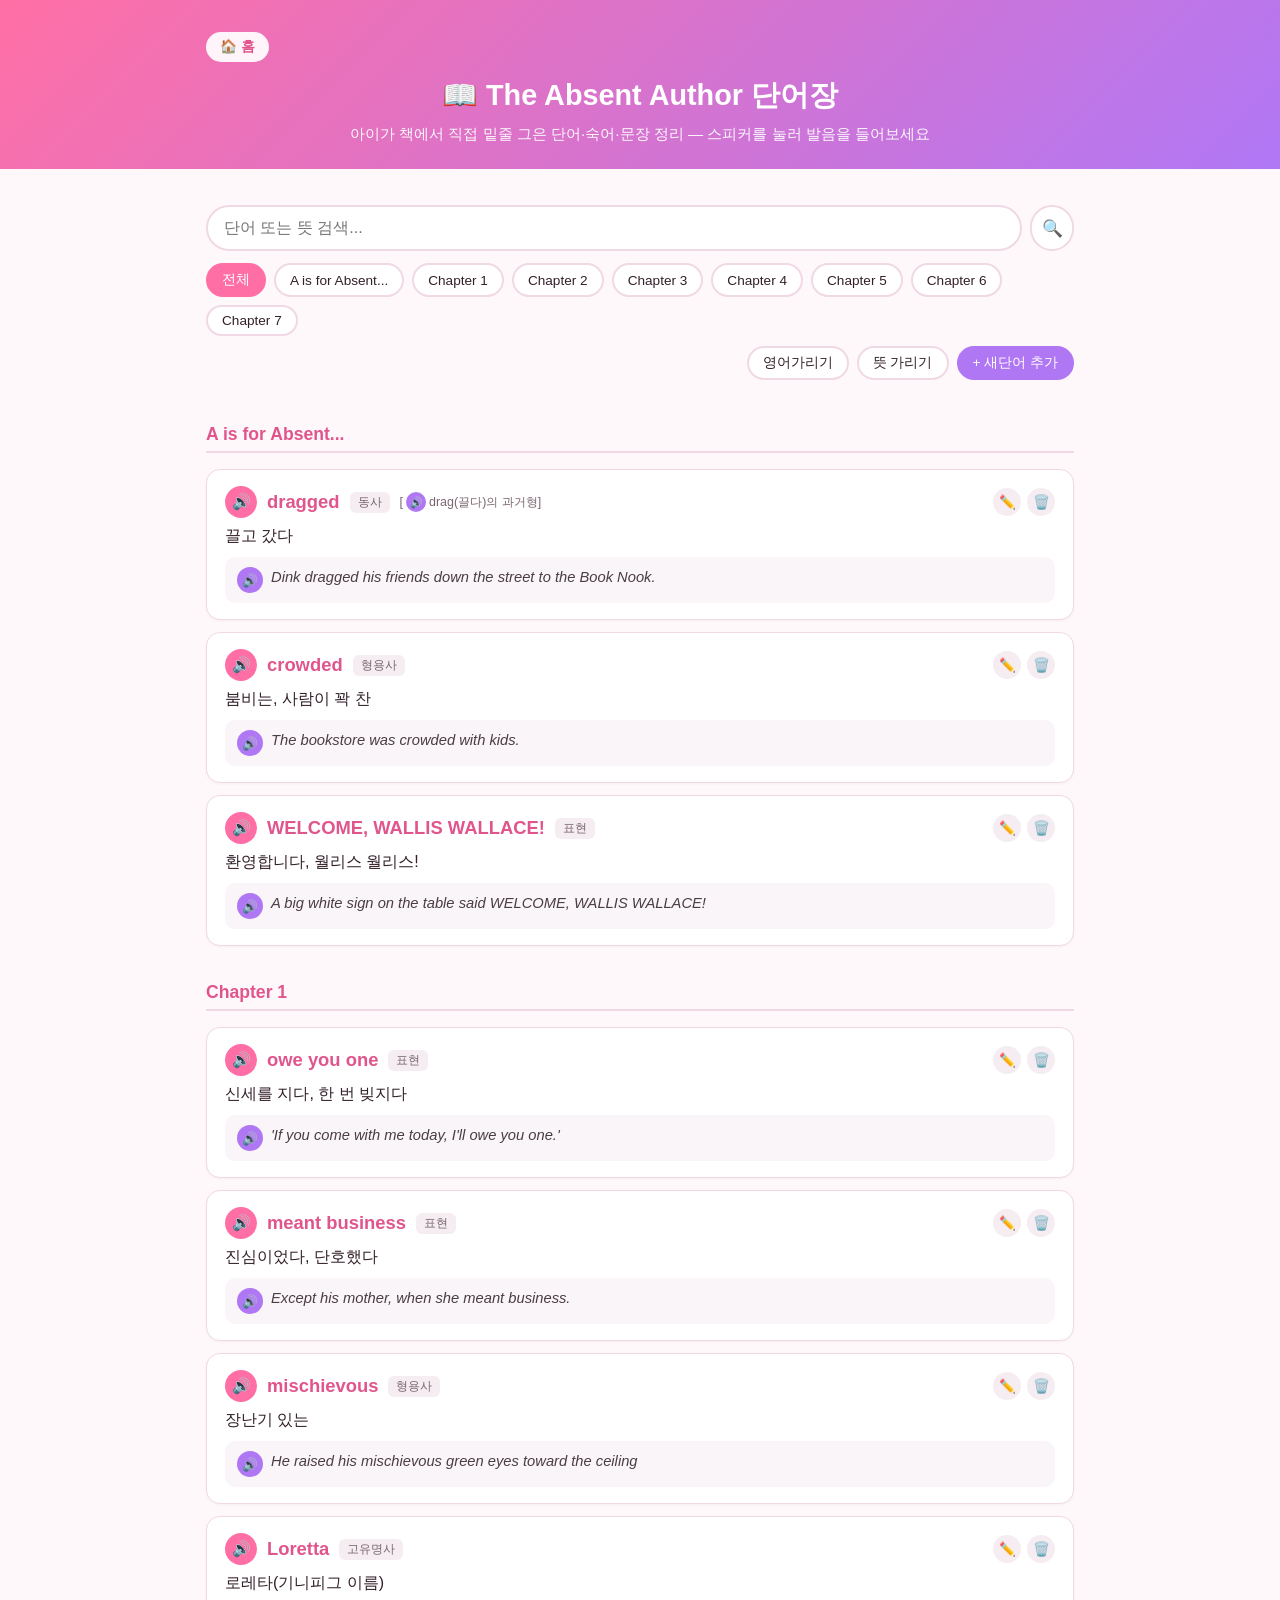
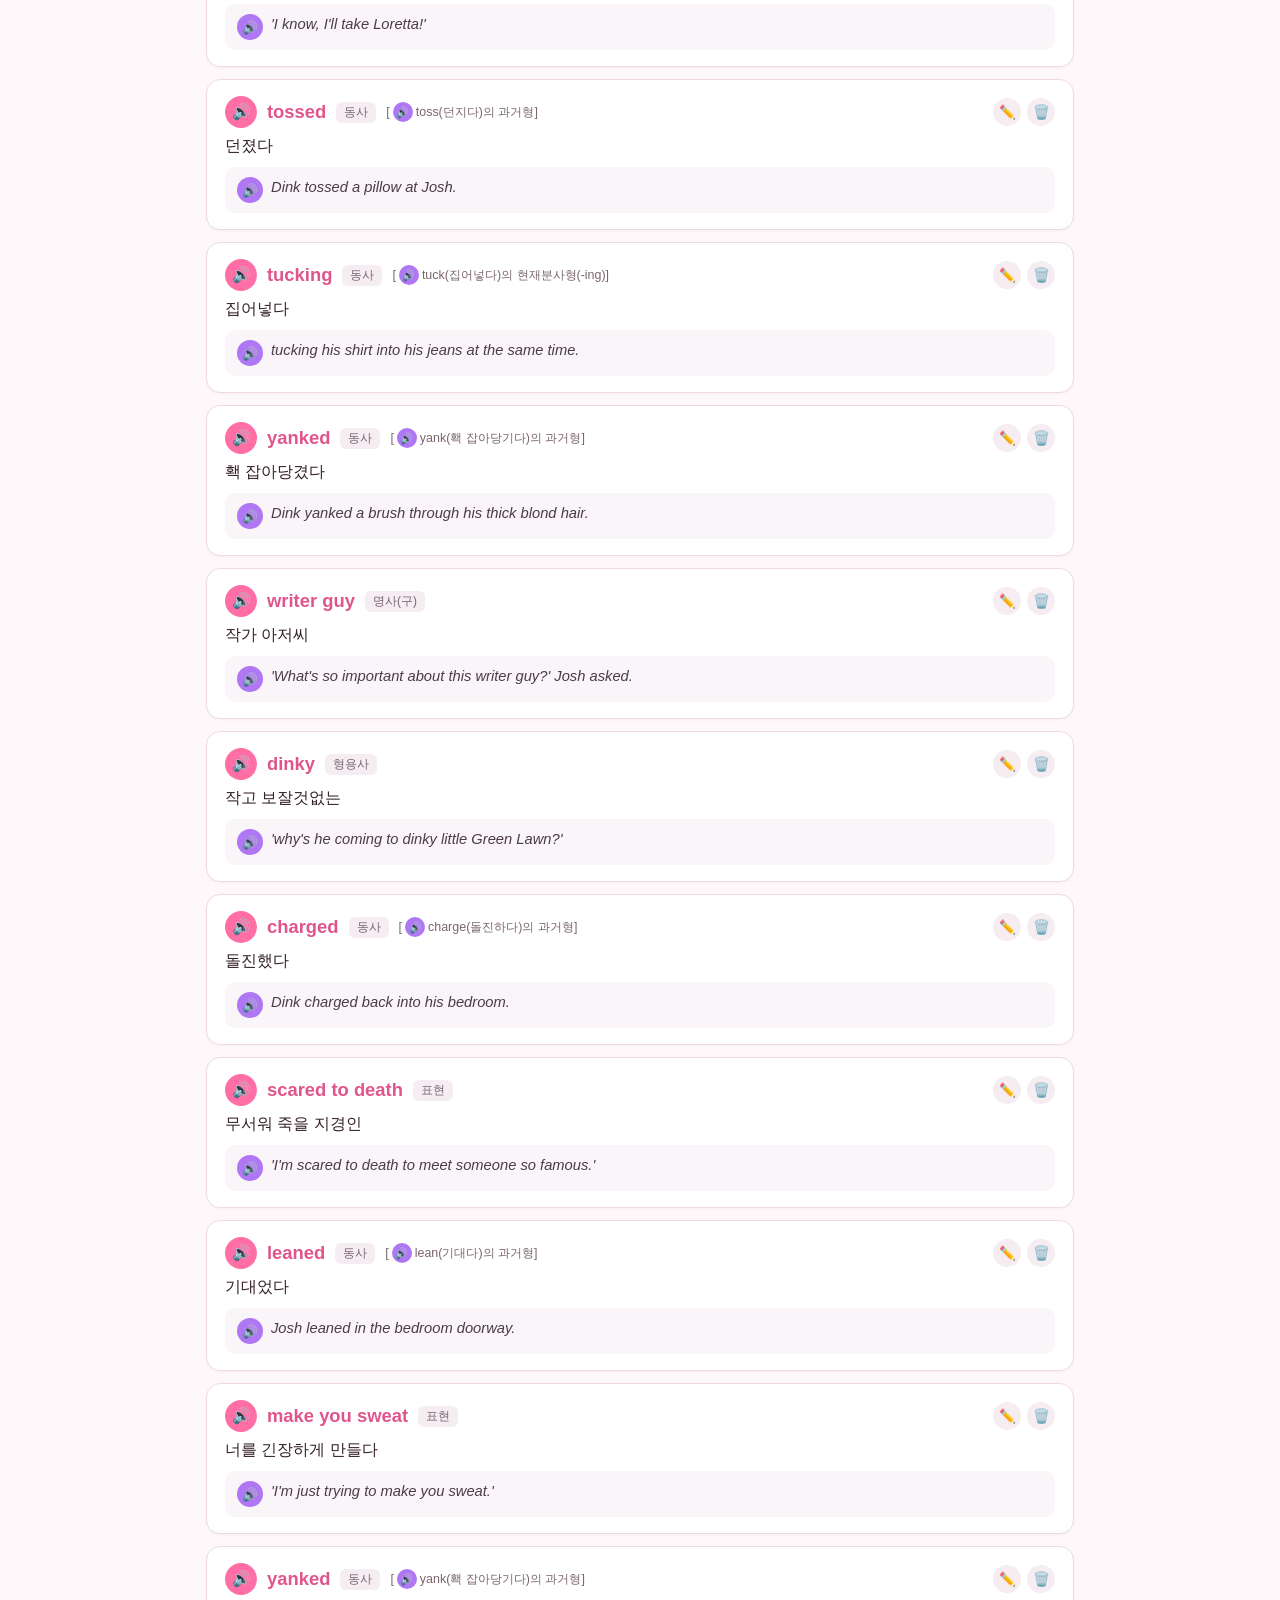
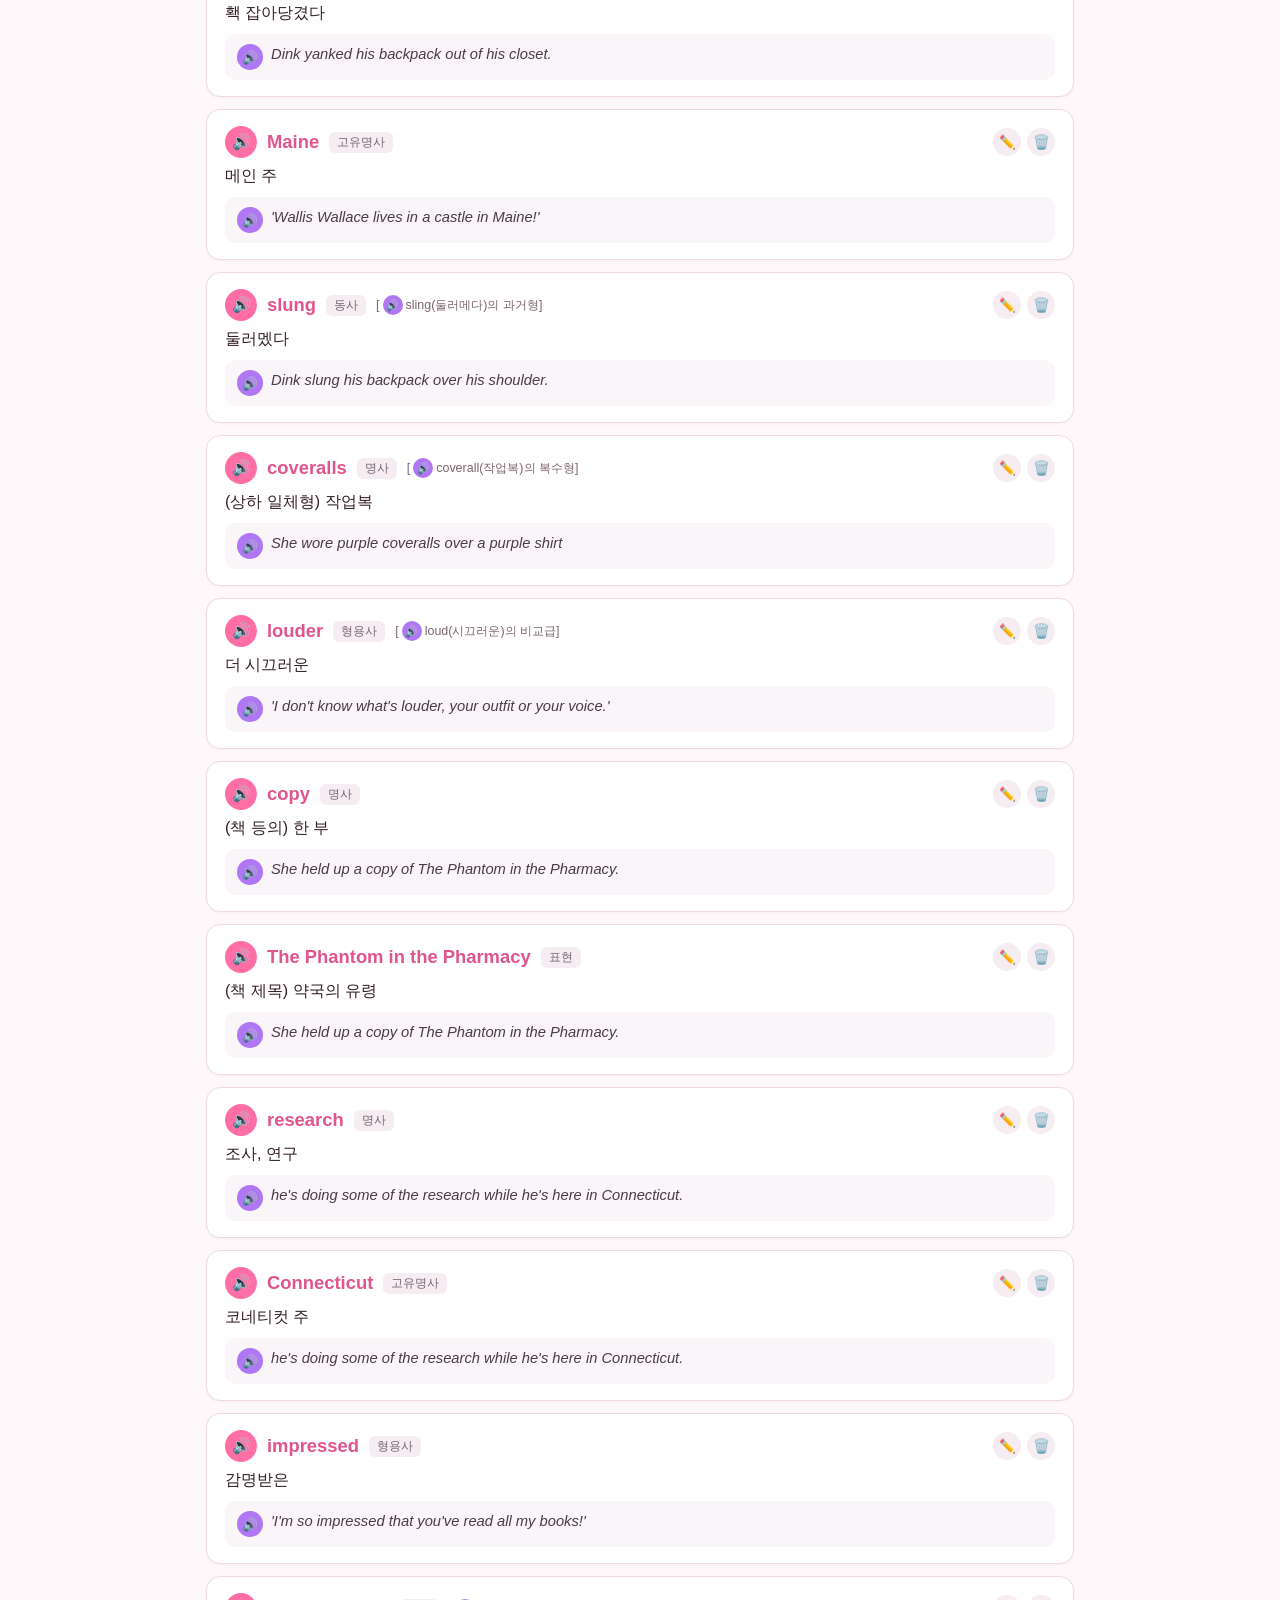
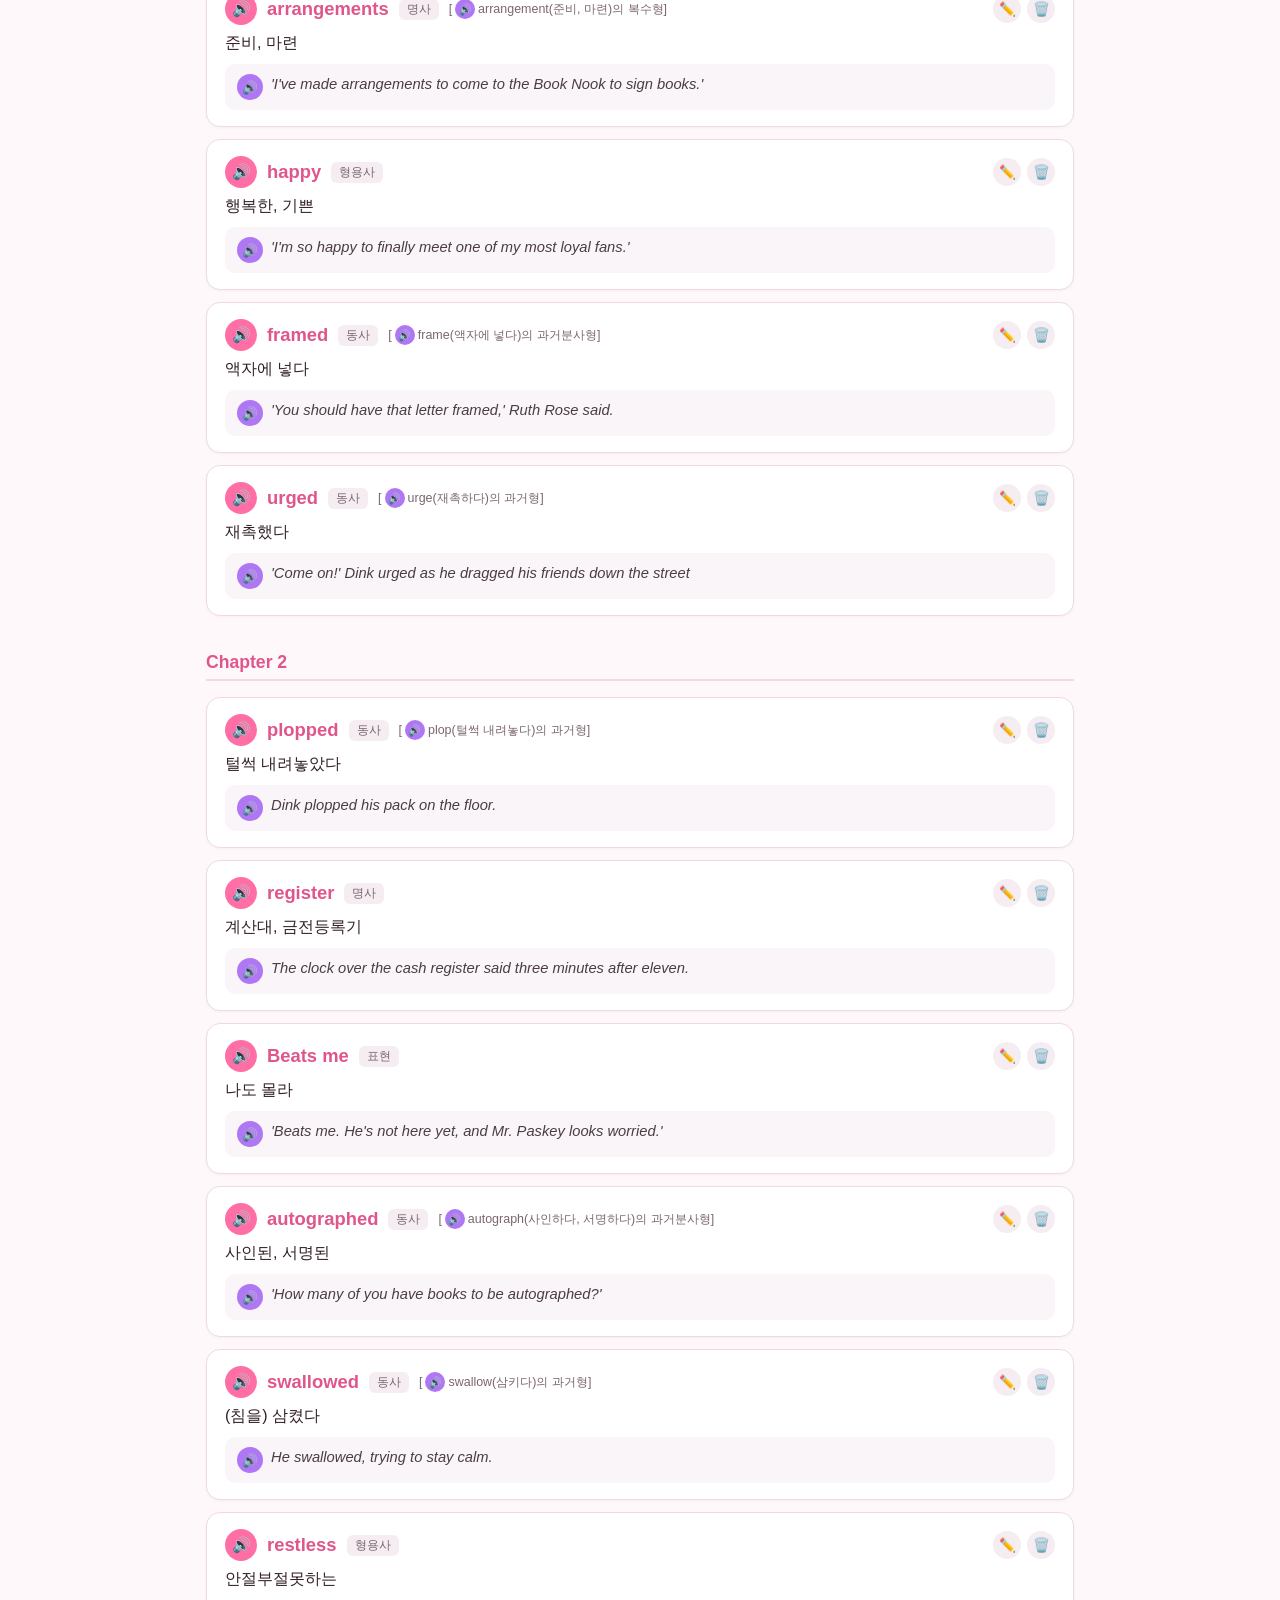
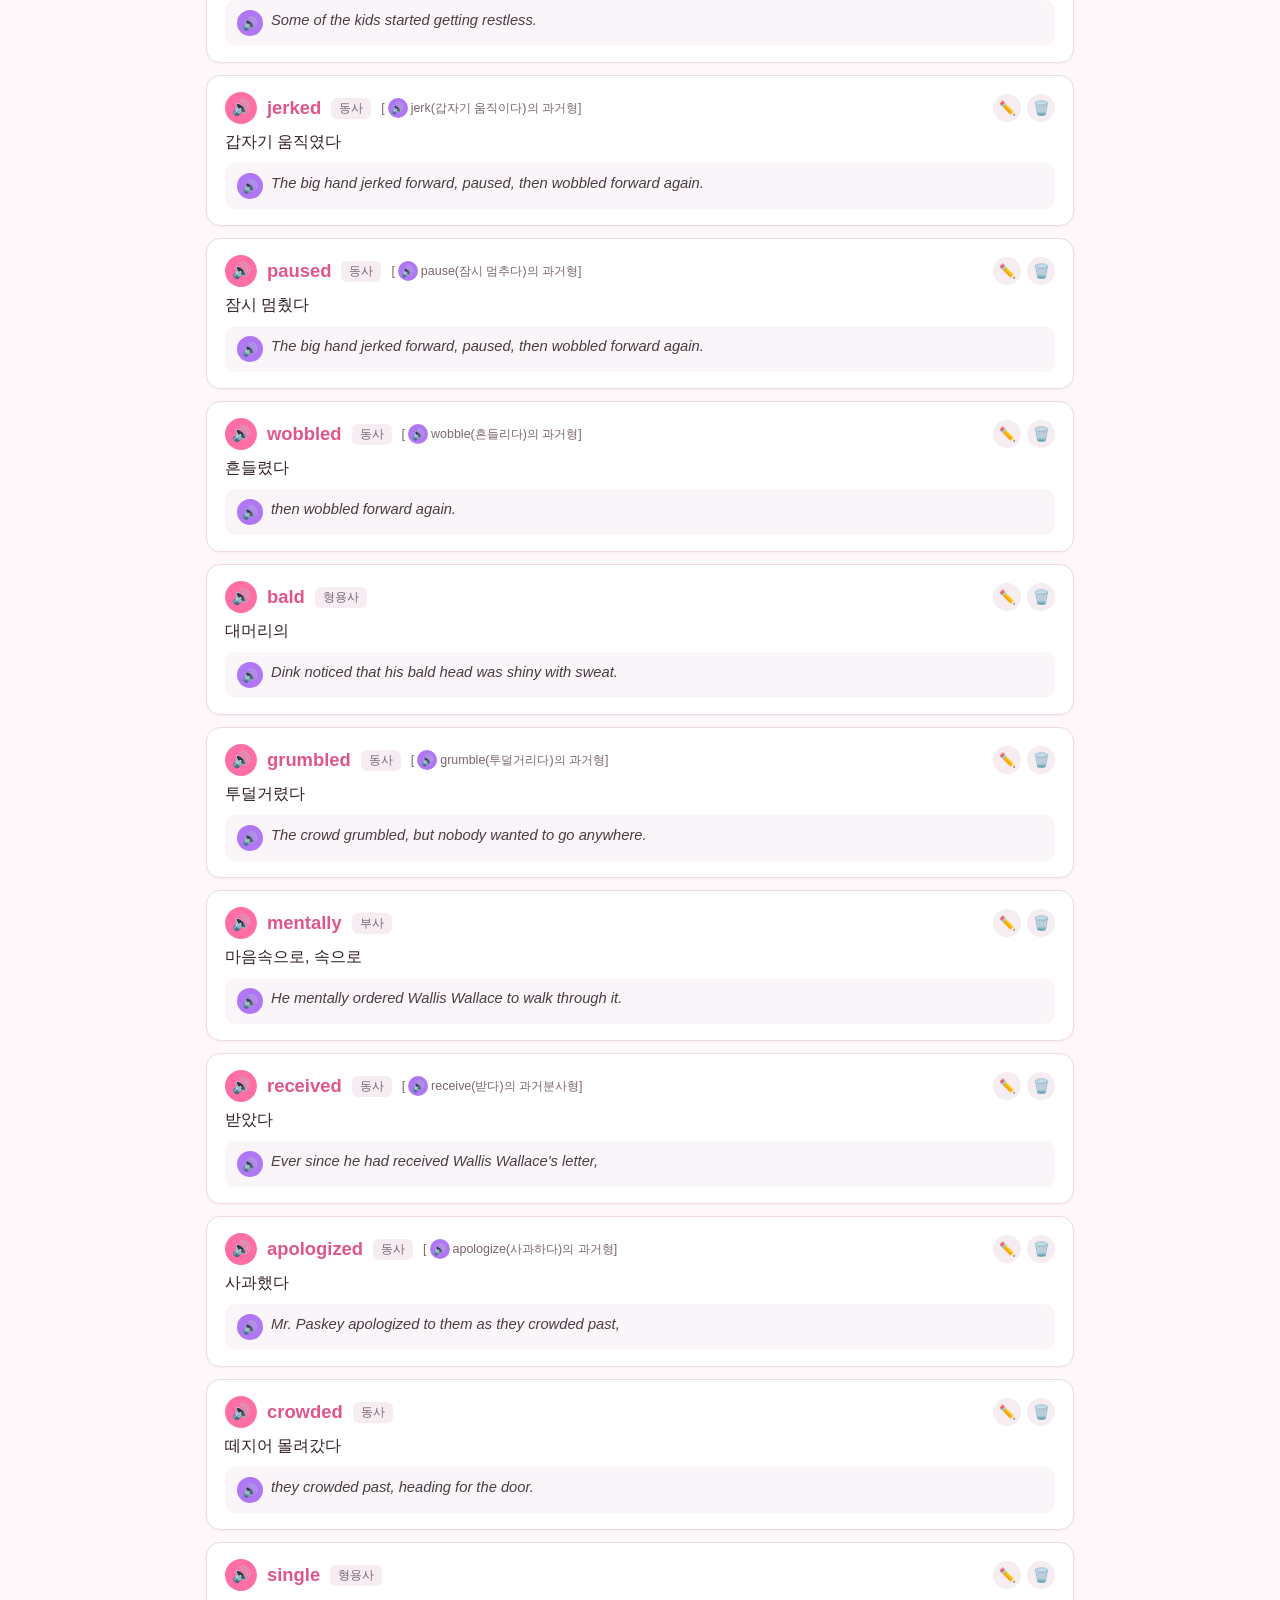
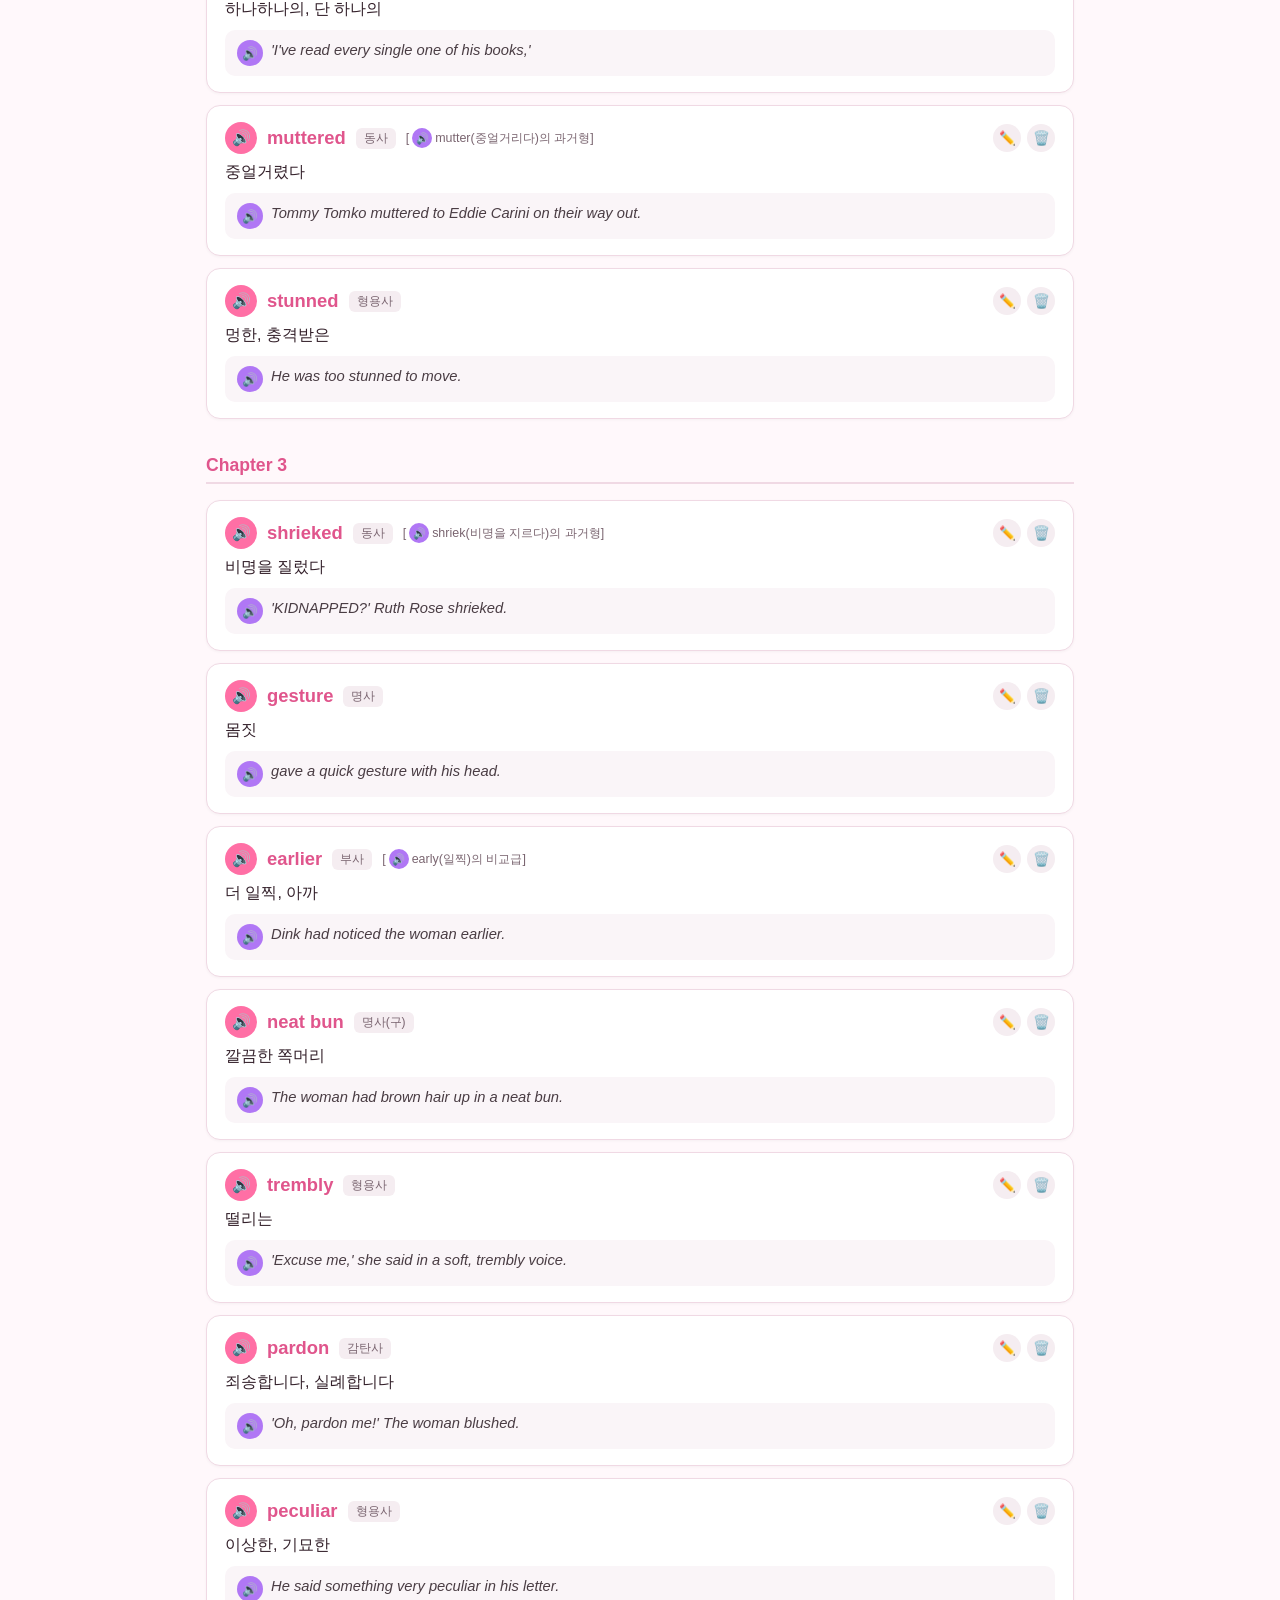
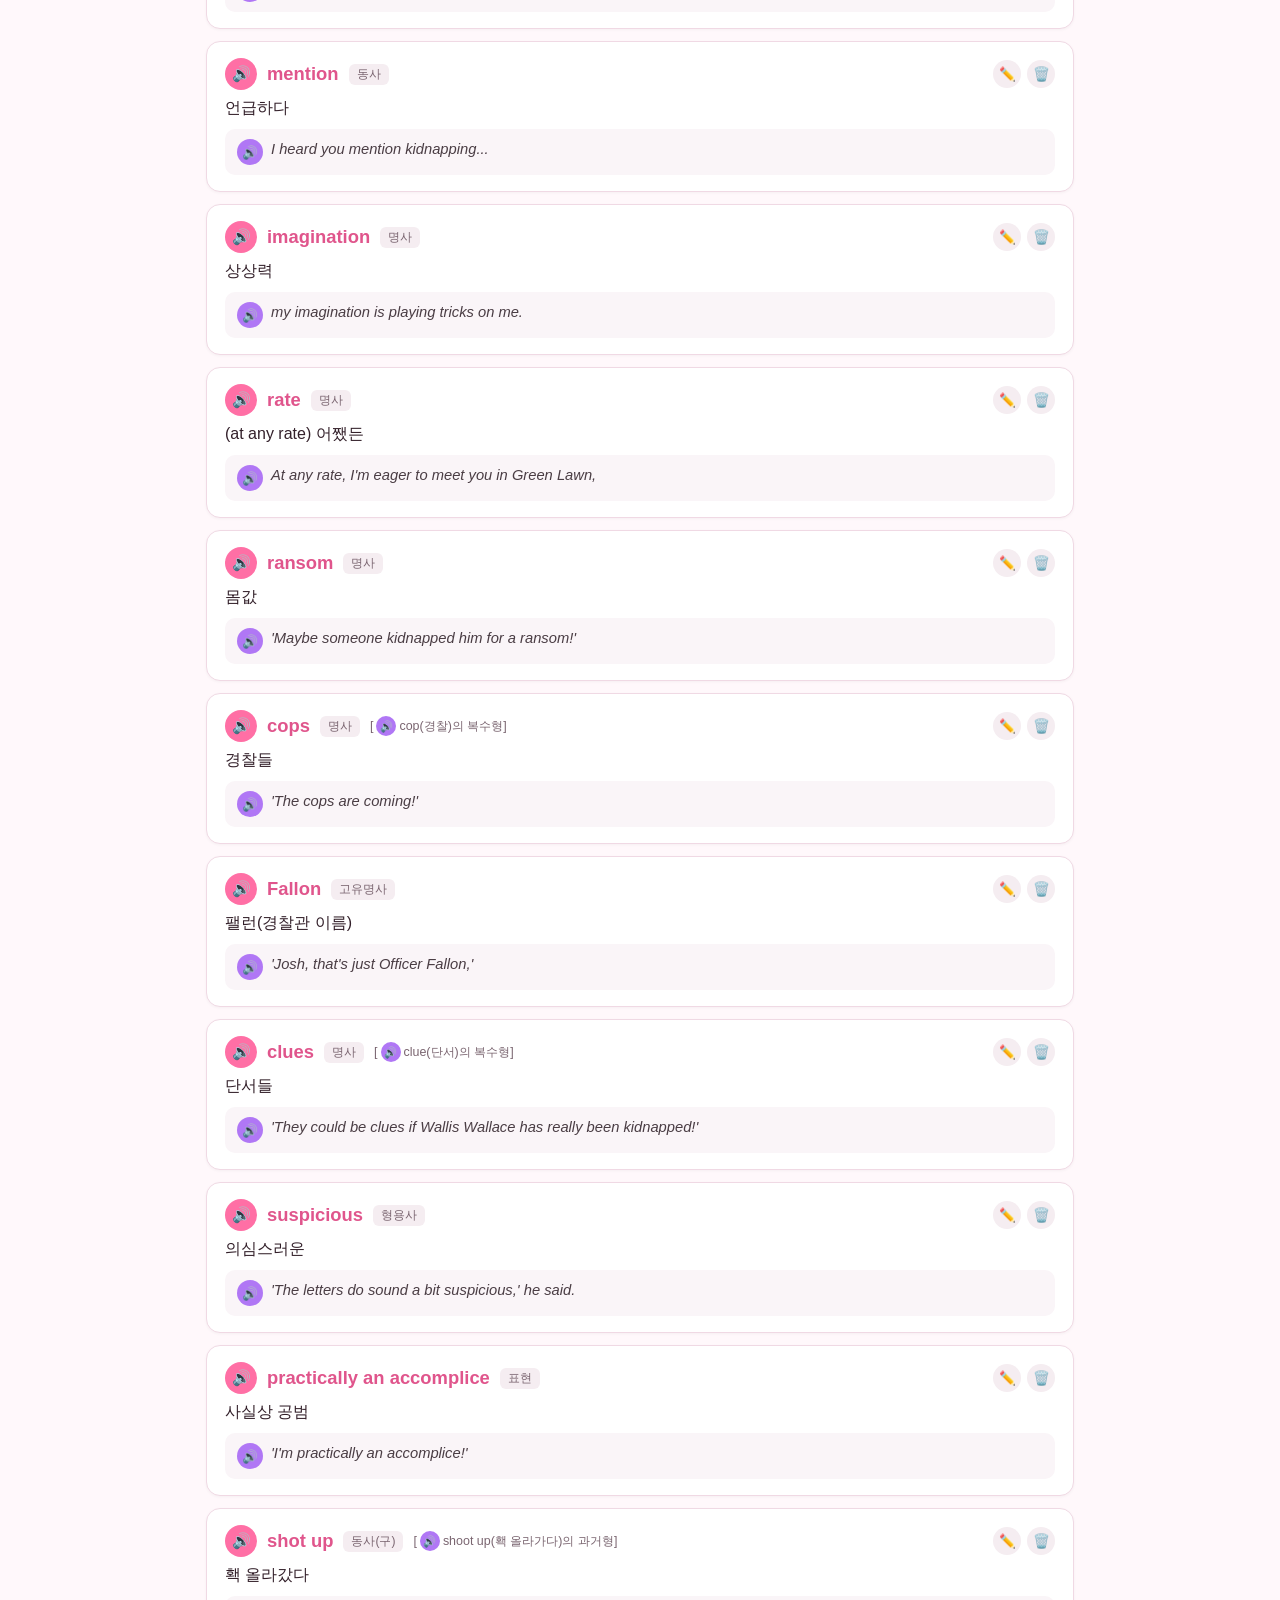
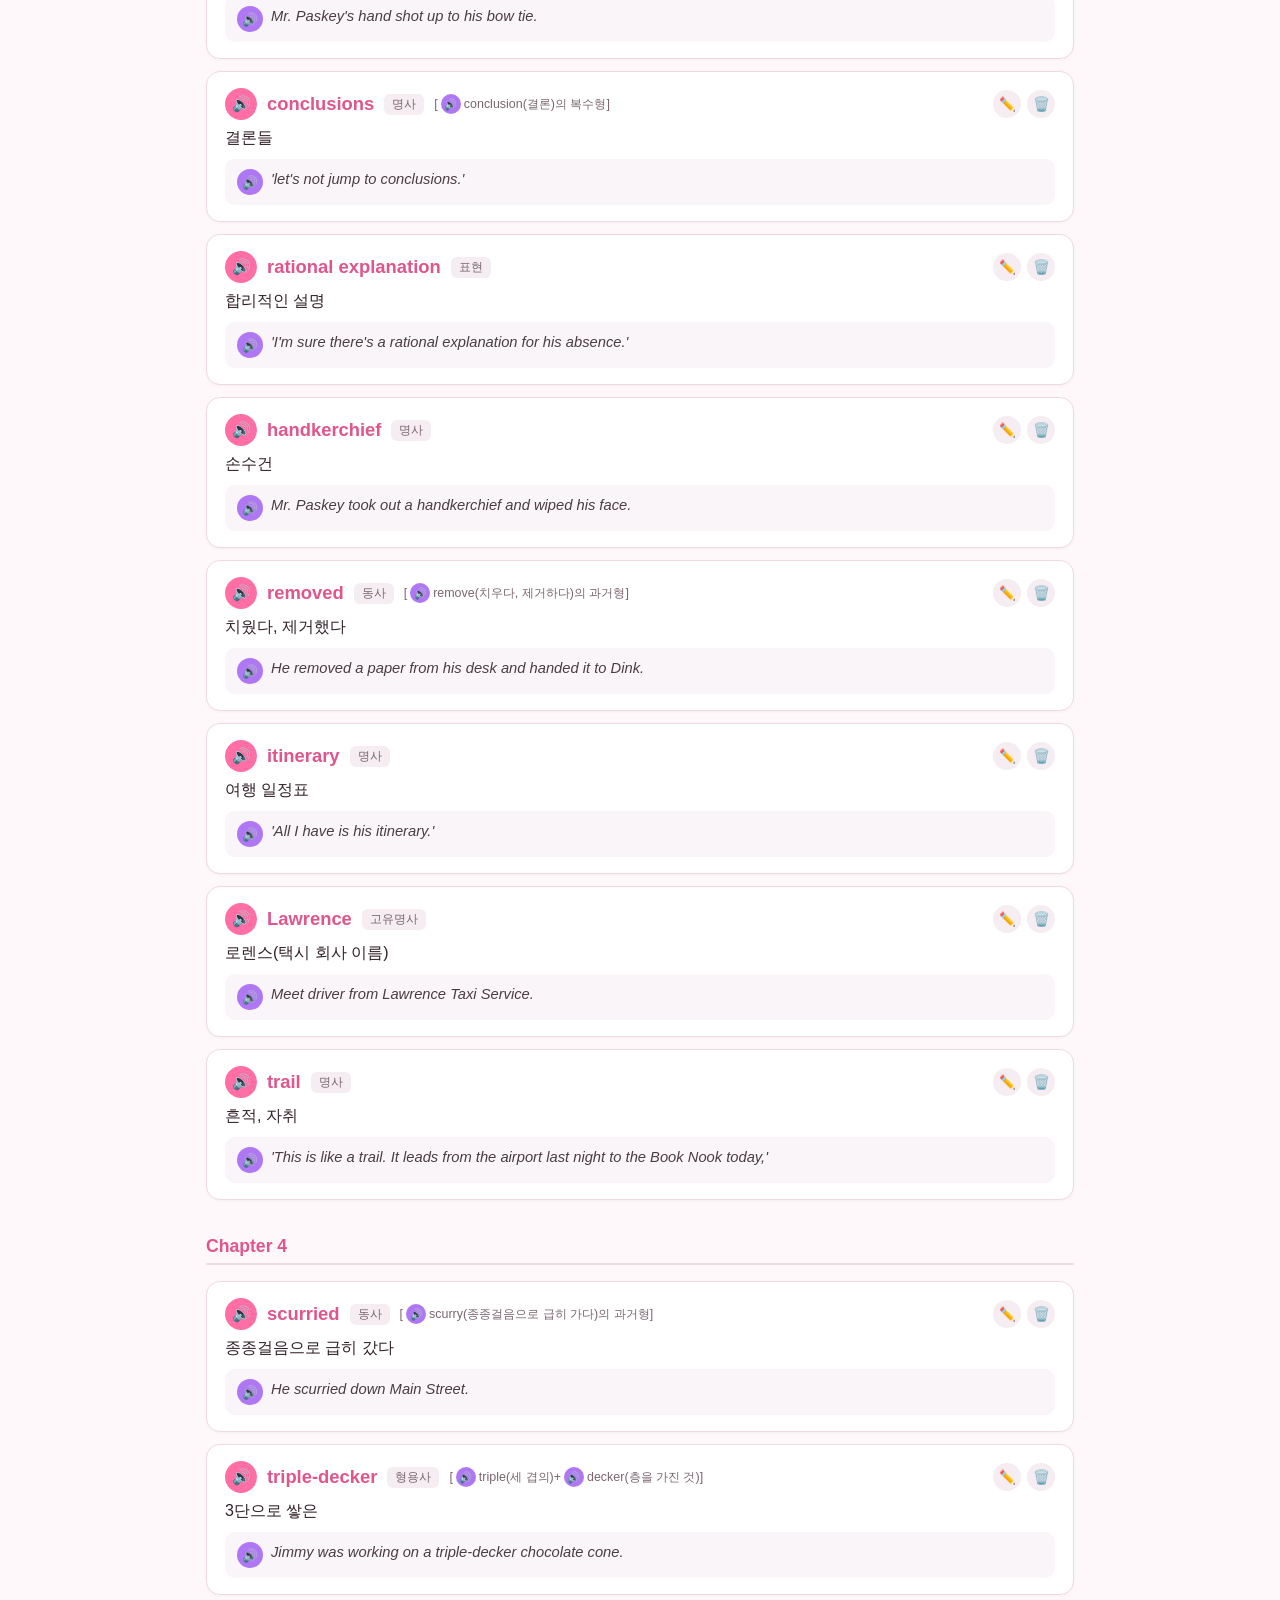
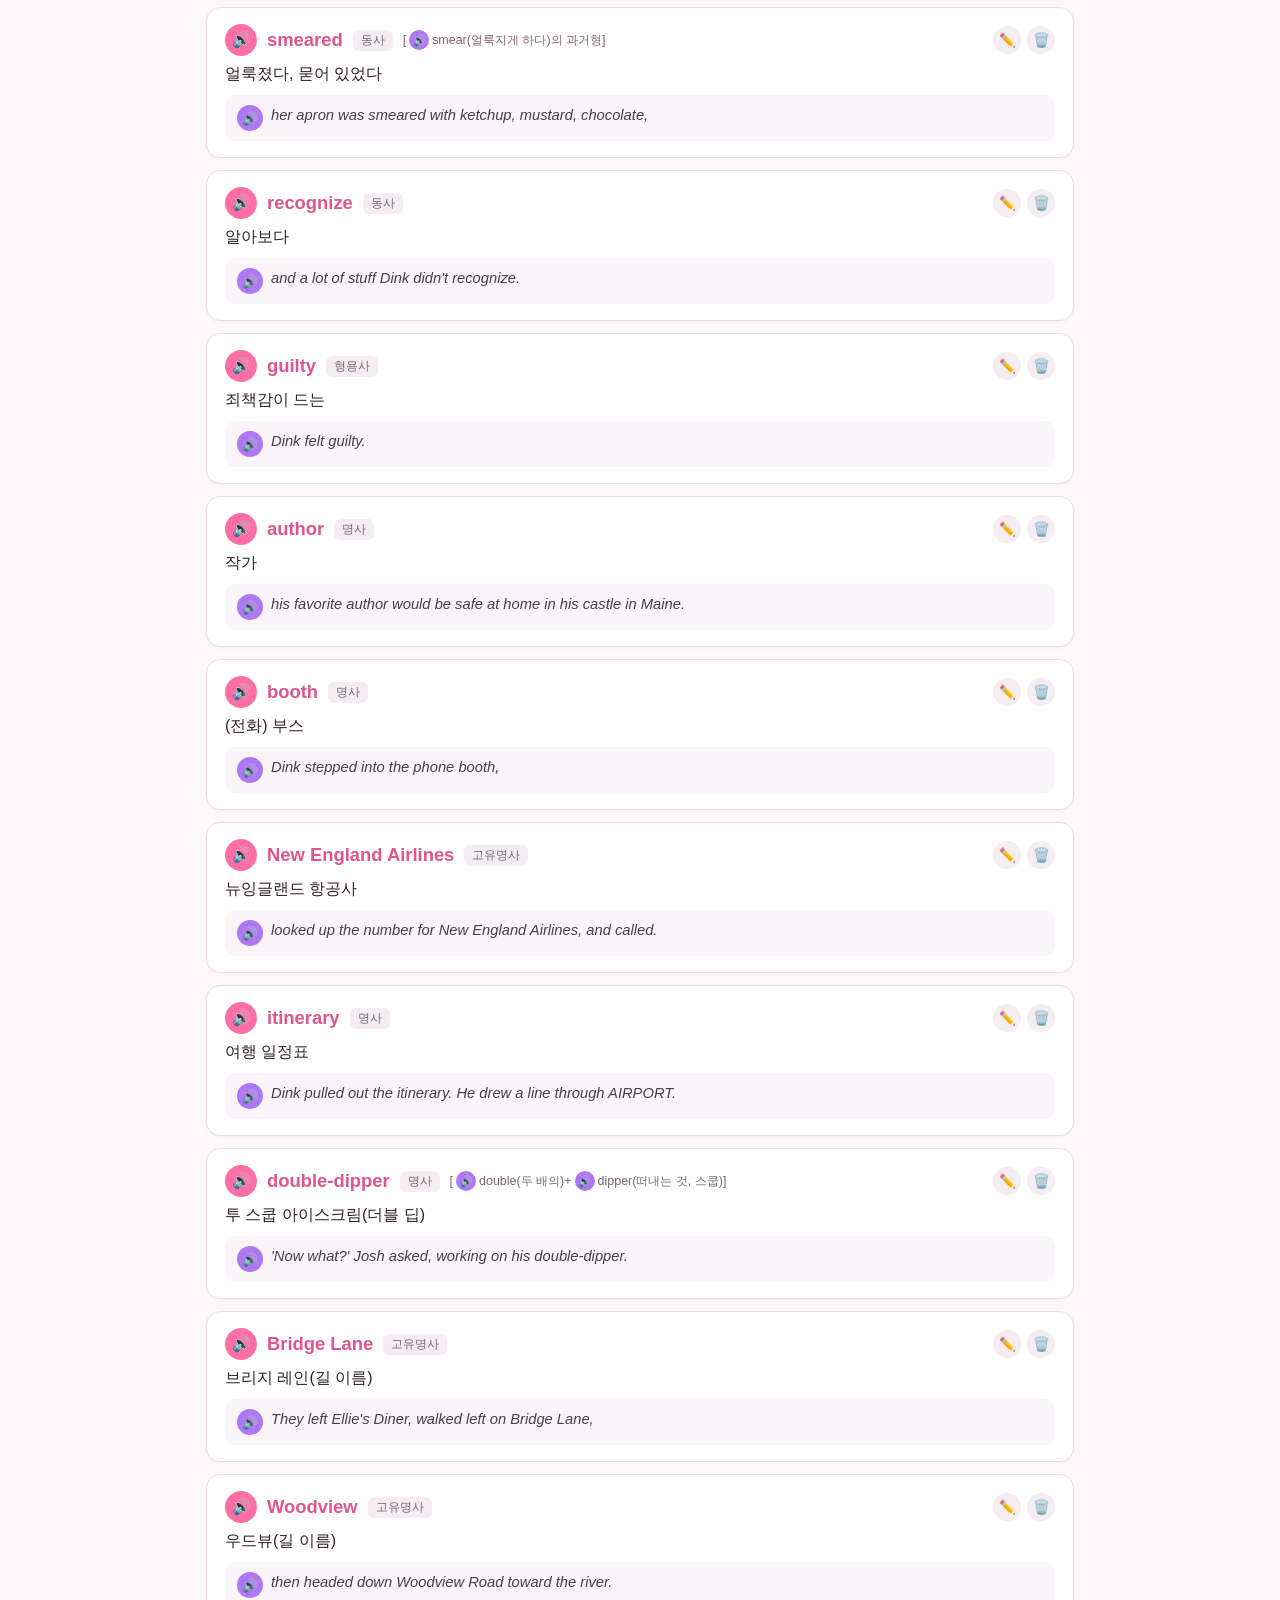
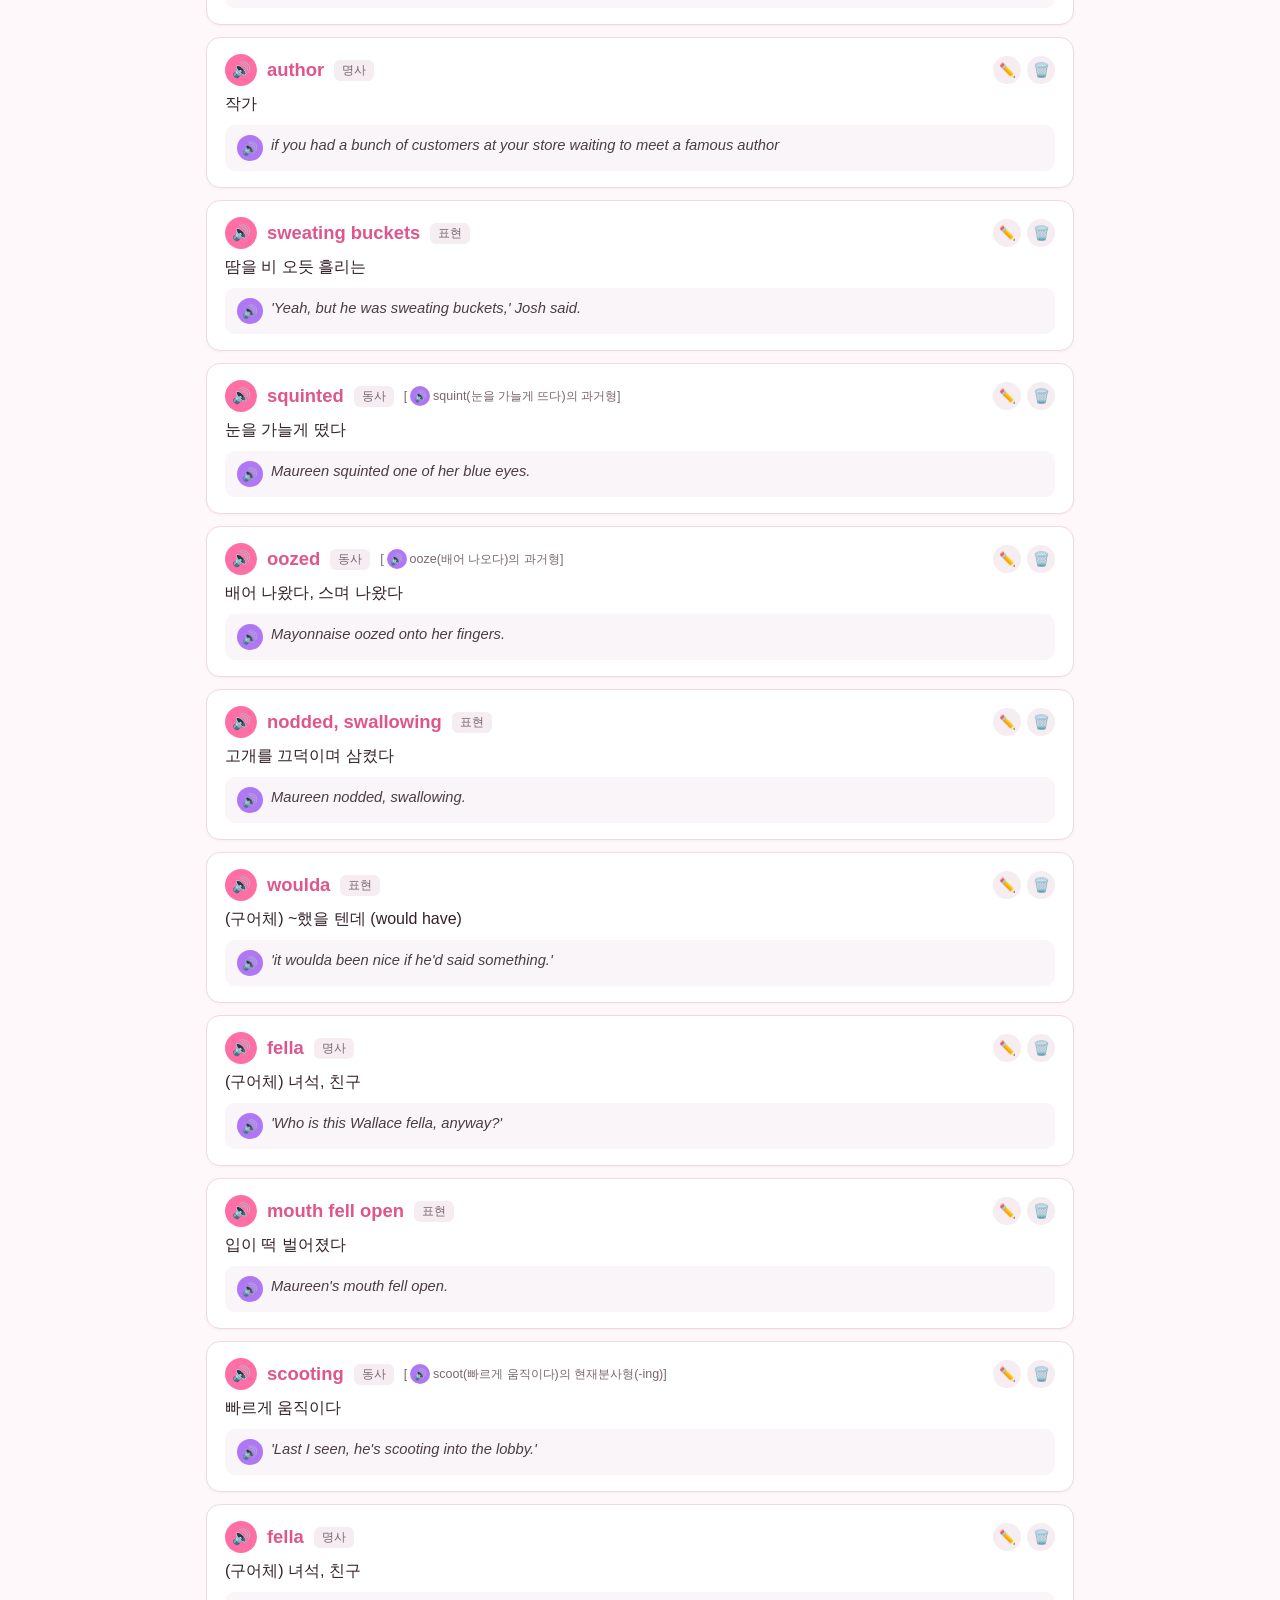
==== absent-author.html @ 73343efb "Add The Absent Author vocab (Chapter 6 cont. - Chapter 7 start) Co-Authored-By: Claude Sonnet 5 <nor" ====
<!DOCTYPE html>
<html lang="ko">
<head>
<meta charset="UTF-8">
<meta name="viewport" content="width=device-width, initial-scale=1.0">
<title>The Absent Author 단어장</title>
<link rel="stylesheet" href="style.css?v=15">
</head>
<body>
  <header class="site-header">
    <div class="header-inner">
      <a href="index.html" class="home-btn" aria-label="홈으로 가기">🏠 홈</a>
      <h1>📖 The Absent Author 단어장</h1>
      <p class="subtitle">아이가 책에서 직접 밑줄 그은 단어·숙어·문장 정리 — 스피커를 눌러 발음을 들어보세요</p>
    </div>
  </header>

  <main>
    <div class="controls">
      <div class="search-row">
        <input id="search" type="search" enterkeyhint="search" placeholder="단어 또는 뜻 검색..." aria-label="단어 검색">
        <button type="button" id="search-btn" class="search-icon-btn" aria-label="검색">🔍</button>
      </div>
      <div id="chapter-tabs" class="chapter-tabs"></div>
      <div class="mask-buttons">
        <button id="toggle-english" class="mask-btn" type="button">영어가리기</button>
        <button id="toggle-meaning" class="mask-btn" type="button">뜻 가리기</button>
        <button id="add-word-btn" class="mask-btn add-btn" type="button">+ 새단어 추가</button>
      </div>
    </div>

    <p id="voice-warning" class="voice-warning" hidden>
      ⚠️ 이 브라우저는 음성 재생(Web Speech API)을 지원하지 않습니다. Chrome, Edge, Safari 최신 버전에서 열어주세요.
    </p>

    <div id="word-list" class="word-list"></div>
    <p id="empty-message" class="empty-message" hidden>검색 결과가 없습니다.</p>
  </main>

  <footer class="site-footer">
    <p>본문 예문은 책 원문에서 그대로 발췌한 문장입니다. 발음은 브라우저 내장 음성 합성(Web Speech API)을 사용하며 별도 비용이 들지 않습니다.</p>
  </footer>

  <div id="word-modal" class="modal-overlay" hidden>
    <div class="modal" role="dialog" aria-modal="true" aria-labelledby="modal-title">
      <h2 id="modal-title">새 단어 추가</h2>
      <form id="word-form">
        <div class="form-field">
          <label for="form-word">단어 (영어 철자)</label>
          <div class="input-with-btn">
            <input id="form-word" type="search" enterkeyhint="search" required>
            <button type="button" id="dict-search-btn" class="modal-btn secondary small">검색</button>
          </div>
          <p class="autofill-hint">단어를 입력하고 "검색"(또는 Enter)을 누르면 네이버 영어사전과 추천 뜻을 볼 수 있어요.</p>
        </div>
        <div class="form-field">
          <label for="form-meaning">뜻</label>
          <input id="form-meaning" type="text" required>
        </div>
        <div class="form-field">
          <label for="form-example">예문 (선택 사항)</label>
          <textarea id="form-example" rows="2"></textarea>
        </div>
        <div class="modal-actions">
          <button type="button" id="modal-cancel" class="modal-btn secondary">취소</button>
          <button type="submit" class="modal-btn primary">저장</button>
        </div>
      </form>
    </div>
  </div>

  <div id="dict-modal" class="modal-overlay dict-modal-overlay" hidden>
    <div class="dict-modal">
      <button type="button" id="dict-modal-close" class="dict-modal-close" aria-label="사전 검색 닫기">✕</button>
      <div class="dict-modal-body">
        <iframe id="dict-iframe" class="dict-iframe" title="네이버 영어사전 검색 결과"></iframe>
        <div id="dict-suggestions" class="dict-suggestions" hidden>
          <h3>추천 뜻<br>자동입력</h3>
          <p class="paste-add-hint">사전에서 뜻을 길게 눌러 선택 → 복사한 뒤, 아래에 붙여넣으면 추천 목록에 추가돼요.</p>
          <div class="paste-add-row">
            <input type="text" id="paste-add-input" placeholder="여기에 붙여넣기">
            <button type="button" id="paste-add-btn" class="modal-btn secondary small">추가</button>
          </div>
          <div id="dict-suggestion-list" class="dict-suggestion-list"></div>
          <button type="button" id="apply-suggestions-btn" class="modal-btn primary apply-suggestions-btn" hidden>선택 반영</button>
        </div>
      </div>
    </div>
  </div>

  <script src="absent-author-data.js?v=5"></script>
  <script src="vocab-app.js?v=15"></script>
  <script>
    initVocabApp({
      storageKey: "absentAuthorVocab",
      initialData: ABSENT_AUTHOR_VOCAB_DATA,
      showChapters: true,
    });
  </script>
</body>
</html>
---- style.css ----
:root {
  --pink: #ff6fa5;
  --pink-dark: #e0558c;
  --bg: #fff8fb;
  --card-bg: #ffffff;
  --border: #f0d9e4;
  --text: #33202a;
  --muted: #7a6570;
}

* { box-sizing: border-box; }

body {
  margin: 0;
  font-family: "Apple SD Gothic Neo", "Malgun Gothic", -apple-system, BlinkMacSystemFont, sans-serif;
  background: var(--bg);
  color: var(--text);
}

.home-screen {
  min-height: 100vh;
  display: flex;
  flex-direction: column;
  align-items: center;
  justify-content: center;
  gap: 28px;
  padding: 20px;
  background: linear-gradient(135deg, var(--pink), #b077f5);
  text-align: center;
}

.home-title {
  margin: 0;
  color: white;
  font-size: 2rem;
}

.book-list {
  display: flex;
  flex-direction: column;
  align-items: stretch;
  gap: 14px;
  width: 100%;
  max-width: 320px;
}

.book-row {
  display: flex;
  align-items: center;
  gap: 8px;
}

.book-row .book-btn {
  flex: 1;
}

.book-actions {
  display: flex;
  gap: 6px;
  flex-shrink: 0;
}

.book-actions .icon-btn {
  background: rgba(255,255,255,0.85);
}

.book-actions .icon-btn:hover {
  background: white;
}

.book-btn {
  display: inline-block;
  border: none;
  background: white;
  color: var(--pink-dark);
  font-size: 1.1rem;
  font-weight: 700;
  padding: 16px 36px;
  border-radius: 999px;
  cursor: pointer;
  text-decoration: none;
  box-shadow: 0 4px 12px rgba(0,0,0,0.15);
  transition: transform 0.1s ease;
}

.book-btn:hover {
  transform: translateY(-2px);
}

.book-btn:active {
  transform: scale(0.96);
}

.add-book-btn {
  border: 2px dashed rgba(255,255,255,0.7);
  background: transparent;
  color: white;
  font-size: 0.95rem;
  font-weight: 600;
  padding: 12px 28px;
  border-radius: 999px;
  cursor: pointer;
}

.add-book-btn:hover {
  background: rgba(255,255,255,0.15);
}

.site-header {
  position: relative;
  background: linear-gradient(135deg, var(--pink), #b077f5);
  color: white;
  padding: 32px 20px 24px;
  text-align: center;
}

.header-inner {
  max-width: 900px;
  margin: 0 auto;
  padding: 0 16px;
}

.site-header h1 {
  margin: 0 0 8px;
  font-size: 1.8rem;
}

.subtitle {
  margin: 0;
  opacity: 0.95;
  font-size: 0.95rem;
}

.home-btn {
  display: block;
  width: fit-content;
  margin: 0 0 14px;
  background: rgba(255,255,255,0.92);
  color: var(--pink-dark);
  text-decoration: none;
  font-size: 0.85rem;
  font-weight: 700;
  padding: 6px 14px;
  border-radius: 999px;
}

main {
  max-width: 900px;
  margin: 0 auto;
  padding: 20px 16px 60px;
}

.controls {
  position: sticky;
  top: 0;
  background: var(--bg);
  padding: 16px 0 12px;
  z-index: 10;
}

.search-row {
  display: flex;
  gap: 8px;
  margin-bottom: 12px;
}

#search {
  flex: 1;
  min-width: 0;
  width: 100%;
  padding: 12px 16px;
  font-size: 1rem;
  border: 2px solid var(--border);
  border-radius: 999px;
  outline: none;
}

#search:focus {
  border-color: var(--pink);
}

.search-icon-btn {
  flex-shrink: 0;
  width: 44px;
  border: 2px solid var(--border);
  background: white;
  color: var(--pink-dark);
  border-radius: 999px;
  font-size: 1.05rem;
  cursor: pointer;
}

.search-icon-btn:hover {
  border-color: var(--pink);
}

.chapter-tabs {
  display: flex;
  flex-wrap: wrap;
  gap: 8px;
}

.chapter-tab {
  border: 2px solid var(--border);
  background: white;
  color: var(--text);
  padding: 6px 14px;
  border-radius: 999px;
  font-size: 0.85rem;
  cursor: pointer;
  white-space: nowrap;
}

.chapter-tab.active {
  background: var(--pink);
  border-color: var(--pink);
  color: white;
}

.mask-buttons {
  display: flex;
  justify-content: flex-end;
  flex-wrap: wrap;
  gap: 8px;
  margin-top: 10px;
}

.mask-btn {
  border: 2px solid var(--border);
  background: white;
  color: var(--text);
  padding: 6px 14px;
  border-radius: 999px;
  font-size: 0.85rem;
  cursor: pointer;
  white-space: nowrap;
}

.mask-btn.active {
  background: var(--pink);
  border-color: var(--pink);
  color: white;
}

body.hide-english .word-text.maskable {
  cursor: pointer;
}

body.hide-english .word-text.maskable:not(.revealed) {
  color: transparent;
  background: var(--pink-dark);
  border-radius: 4px;
}

body.hide-english .word-base.maskable {
  cursor: pointer;
}

body.hide-english .word-base.maskable:not(.revealed) {
  color: transparent;
  background: var(--pink-dark);
  border-radius: 4px;
  box-decoration-break: clone;
  -webkit-box-decoration-break: clone;
}

body.hide-meaning .word-meaning.maskable {
  cursor: pointer;
}

body.hide-meaning .word-meaning.maskable:not(.revealed) {
  color: transparent;
  background: var(--muted);
  border-radius: 4px;
}

.voice-warning {
  background: #fff3cd;
  border: 1px solid #ffe08a;
  color: #7a5c00;
  padding: 10px 14px;
  border-radius: 8px;
  font-size: 0.9rem;
}

.word-list {
  display: flex;
  flex-direction: column;
  gap: 12px;
  margin-top: 8px;
}

.word-card {
  background: var(--card-bg);
  border: 1px solid var(--border);
  border-radius: 14px;
  padding: 16px 18px;
  box-shadow: 0 1px 3px rgba(0,0,0,0.04);
}

.word-card-top {
  display: flex;
  align-items: center;
  justify-content: space-between;
  gap: 10px;
  flex-wrap: wrap;
}

.word-card-left {
  display: flex;
  align-items: center;
  gap: 10px;
  flex-wrap: wrap;
}

.card-actions {
  display: flex;
  gap: 6px;
  flex-shrink: 0;
}

.icon-btn {
  border: none;
  background: #f5edf1;
  color: var(--text);
  width: 28px;
  height: 28px;
  border-radius: 50%;
  cursor: pointer;
  font-size: 0.85rem;
  display: inline-flex;
  align-items: center;
  justify-content: center;
  flex-shrink: 0;
}

.icon-btn:hover {
  background: #eaddea;
}

.icon-btn.delete:hover {
  background: #ffd6d6;
}

.word-index {
  color: var(--muted);
  font-size: 0.8rem;
  min-width: 28px;
}

.word-text {
  font-size: 1.15rem;
  font-weight: 700;
  color: var(--pink-dark);
}

.word-phonetic {
  font-size: 0.8rem;
  color: var(--muted);
  font-style: italic;
}

.word-pos {
  font-size: 0.75rem;
  color: var(--muted);
  background: #f5edf1;
  border-radius: 6px;
  padding: 2px 8px;
}

.speak-btn {
  border: none;
  background: var(--pink);
  color: white;
  width: 32px;
  height: 32px;
  border-radius: 50%;
  cursor: pointer;
  font-size: 0.95rem;
  display: inline-flex;
  align-items: center;
  justify-content: center;
  flex-shrink: 0;
  transition: transform 0.1s ease, background 0.15s ease;
}

.speak-btn:hover {
  background: var(--pink-dark);
}

.speak-btn:active {
  transform: scale(0.92);
}

.speak-btn.small {
  width: 26px;
  height: 26px;
  font-size: 0.8rem;
  background: #b077f5;
}

.speak-btn.small:hover {
  background: #9457dc;
}

.speak-btn.tiny {
  width: 20px;
  height: 20px;
  font-size: 0.65rem;
  background: #b077f5;
  vertical-align: middle;
}

.speak-btn.tiny:hover {
  background: #9457dc;
}

.word-base {
  font-size: 0.78rem;
  color: var(--muted);
  display: inline-flex;
  align-items: center;
  gap: 3px;
}

.word-meaning {
  margin: 8px 0 10px;
  font-size: 1rem;
}

.example-row {
  display: flex;
  align-items: flex-start;
  gap: 8px;
  background: #faf5f8;
  border-radius: 10px;
  padding: 10px 12px;
}

.example-text {
  font-style: italic;
  color: #4a3d44;
  font-size: 0.92rem;
  line-height: 1.4;
}

.no-example {
  font-style: italic;
  color: var(--muted);
  font-size: 0.9rem;
  background: #faf5f8;
  border-radius: 10px;
  padding: 10px 12px;
}

.add-btn {
  background: #b077f5;
  border-color: #b077f5;
  color: white;
}

.add-btn:hover {
  background: #9457dc;
}

.modal-overlay {
  position: fixed;
  inset: 0;
  background: rgba(0,0,0,0.45);
  display: flex;
  align-items: center;
  justify-content: center;
  padding: 20px;
  z-index: 100;
}

.modal-overlay[hidden] {
  display: none;
}

.modal {
  background: white;
  border-radius: 16px;
  padding: 24px;
  width: 100%;
  max-width: 420px;
  box-shadow: 0 10px 30px rgba(0,0,0,0.25);
}

.modal h2 {
  margin: 0 0 16px;
  color: var(--pink-dark);
  font-size: 1.2rem;
}

.form-field {
  margin-bottom: 14px;
}

.form-field label {
  display: block;
  margin-bottom: 6px;
  font-size: 0.9rem;
  color: var(--text);
}

.form-field input,
.form-field textarea {
  width: 100%;
  padding: 10px 12px;
  border: 2px solid var(--border);
  border-radius: 10px;
  font-size: 0.95rem;
  font-family: inherit;
  box-sizing: border-box;
  resize: vertical;
}

.form-field input:focus,
.form-field textarea:focus {
  border-color: var(--pink);
  outline: none;
}

.input-with-btn {
  display: flex;
  flex-wrap: wrap;
  gap: 8px;
}

.input-with-btn input {
  flex: 1;
  min-width: 120px;
}

.autofill-hint {
  margin: 6px 0 0;
  font-size: 0.8rem;
  color: var(--muted);
}

.modal-actions {
  display: flex;
  justify-content: flex-end;
  gap: 8px;
  margin-top: 8px;
}

.modal-btn {
  border: none;
  padding: 10px 18px;
  border-radius: 999px;
  font-size: 0.9rem;
  cursor: pointer;
  white-space: nowrap;
}

.modal-btn.small {
  padding: 8px 14px;
  font-size: 0.82rem;
}

.modal-btn.primary {
  background: var(--pink);
  color: white;
}

.modal-btn.primary:hover {
  background: var(--pink-dark);
}

.modal-btn.secondary {
  background: #f0e6ea;
  color: var(--text);
}

.modal-btn:disabled {
  opacity: 0.6;
  cursor: default;
}

.chapter-heading {
  font-size: 1.1rem;
  font-weight: 700;
  color: var(--pink-dark);
  margin: 24px 0 4px;
  padding-bottom: 6px;
  border-bottom: 2px solid var(--border);
}

.empty-message {
  text-align: center;
  color: var(--muted);
  margin-top: 40px;
}

.empty-message-text {
  margin: 0;
}

.empty-actions {
  display: flex;
  justify-content: center;
  gap: 10px;
  margin-top: 14px;
  flex-wrap: wrap;
}

.dict-modal-overlay {
  z-index: 200;
  padding: 16px;
}

.dict-modal {
  position: relative;
  width: 92vw;
  height: 88vh;
  max-width: 960px;
  max-height: 800px;
  background: white;
  border-radius: 16px;
  overflow: hidden;
  box-shadow: 0 10px 30px rgba(0,0,0,0.3);
}

.dict-modal-close {
  position: absolute;
  top: 10px;
  right: 10px;
  z-index: 2;
  width: 32px;
  height: 32px;
  border: none;
  border-radius: 50%;
  background: rgba(0,0,0,0.55);
  color: white;
  font-size: 1rem;
  cursor: pointer;
  display: flex;
  align-items: center;
  justify-content: center;
}

.dict-modal-close:hover {
  background: rgba(0,0,0,0.75);
}

.dict-modal-body {
  display: flex;
  width: 100%;
  height: 100%;
}

.dict-iframe {
  flex: 1;
  min-width: 0;
  height: 100%;
  border: 0;
}

.dict-suggestions {
  width: 20%;
  min-width: 150px;
  max-width: 220px;
  height: 100%;
  border-left: 2px solid var(--border);
  background: #faf5f8;
  padding: 16px 10px;
  display: flex;
  flex-direction: column;
  gap: 10px;
  min-height: 0;
}

.dict-suggestions[hidden] {
  display: none;
}

.dict-suggestions h3 {
  margin: 0 0 4px;
  font-size: 0.9rem;
  color: var(--pink-dark);
  text-align: center;
  line-height: 1.3;
  flex-shrink: 0;
}

.paste-add-hint {
  margin: 0;
  font-size: 0.72rem;
  color: var(--muted);
  line-height: 1.4;
  flex-shrink: 0;
}

.paste-add-row {
  display: flex;
  gap: 6px;
  flex-shrink: 0;
}

.paste-add-row input {
  flex: 1;
  min-width: 0;
  padding: 6px 8px;
  border: 2px solid var(--border);
  border-radius: 8px;
  font-size: 0.8rem;
  font-family: inherit;
}

.paste-add-row input:focus {
  border-color: var(--pink);
  outline: none;
}

.dict-suggestion-list {
  flex: 1;
  min-height: 0;
  overflow-y: auto;
  display: flex;
  flex-direction: column;
  gap: 8px;
}

.apply-suggestions-btn {
  flex-shrink: 0;
  width: 100%;
}

.suggestion-status {
  margin: 0;
  font-size: 0.8rem;
  color: var(--muted);
  text-align: center;
}

.suggestion-chip {
  border: 2px solid var(--border);
  background: white;
  color: var(--text);
  border-radius: 10px;
  padding: 8px 10px;
  font-size: 0.85rem;
  cursor: pointer;
  text-align: left;
  word-break: keep-all;
}

.suggestion-chip:hover {
  border-color: var(--pink);
}

.suggestion-chip.selected {
  background: var(--pink);
  border-color: var(--pink);
  color: white;
}

@media (max-width: 640px) {
  .dict-modal {
    width: 96vw;
    height: 92vh;
  }
  .dict-modal-body {
    flex-direction: column;
  }
  .dict-suggestions {
    width: 100%;
    max-width: none;
    max-height: 48%;
    border-left: none;
    border-top: 2px solid var(--border);
  }
  .paste-add-hint {
    display: none;
  }
}

.site-footer {
  text-align: center;
  color: var(--muted);
  font-size: 0.8rem;
  padding: 20px;
}

@media (max-width: 480px) {
  .site-header h1 { font-size: 1.4rem; }
  .word-text { font-size: 1.05rem; }
}
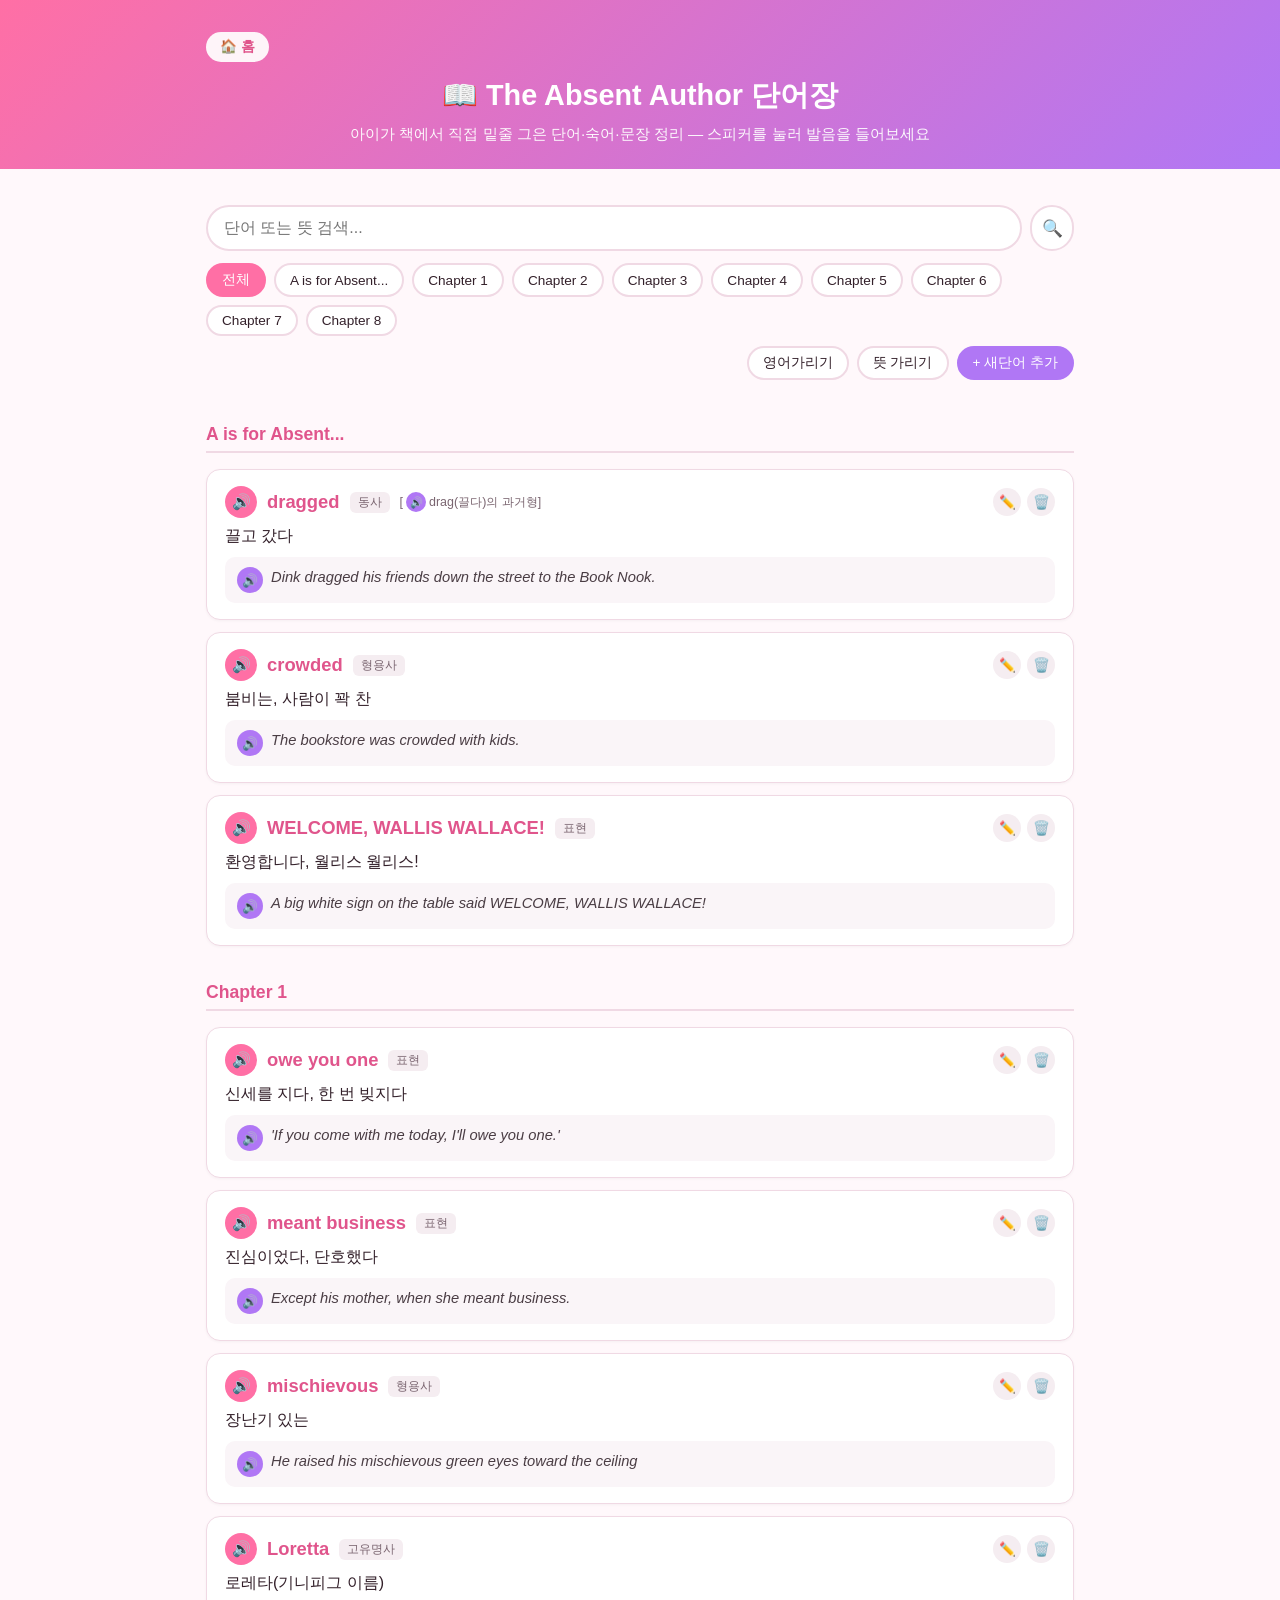
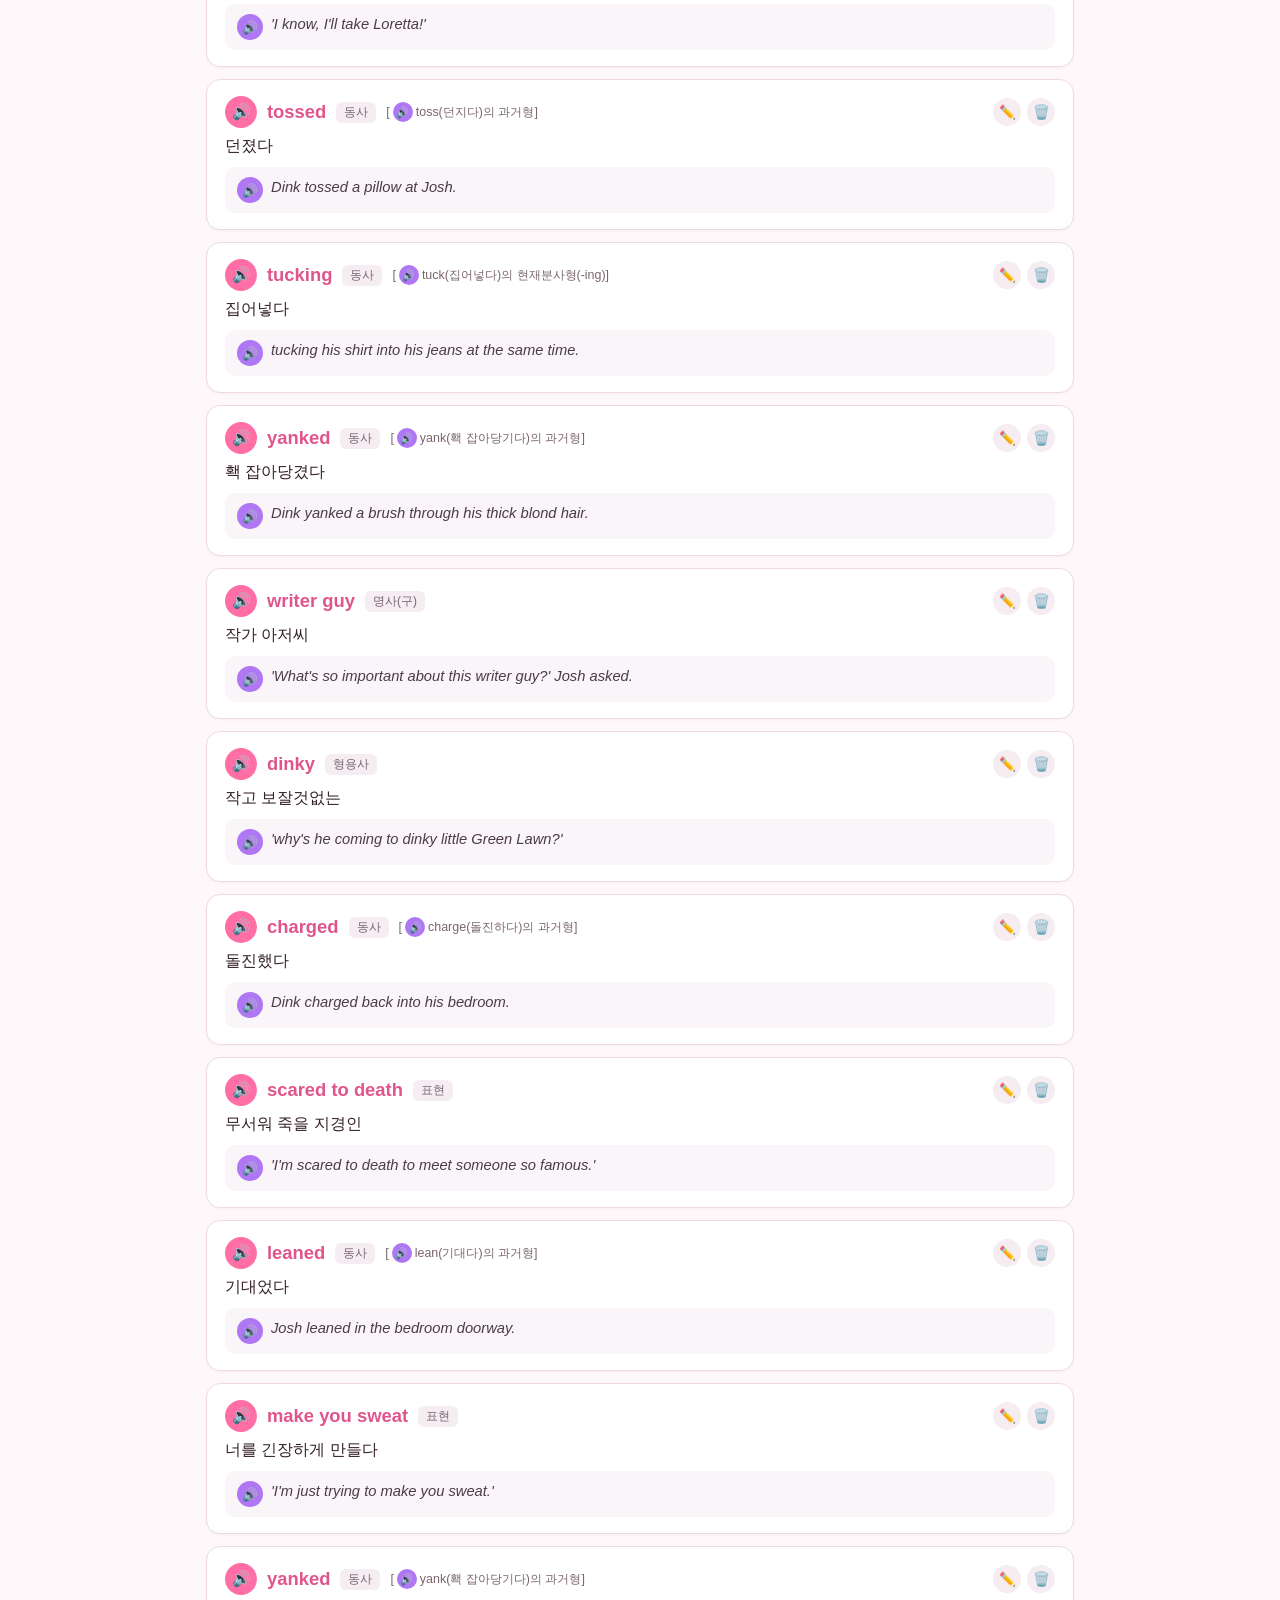
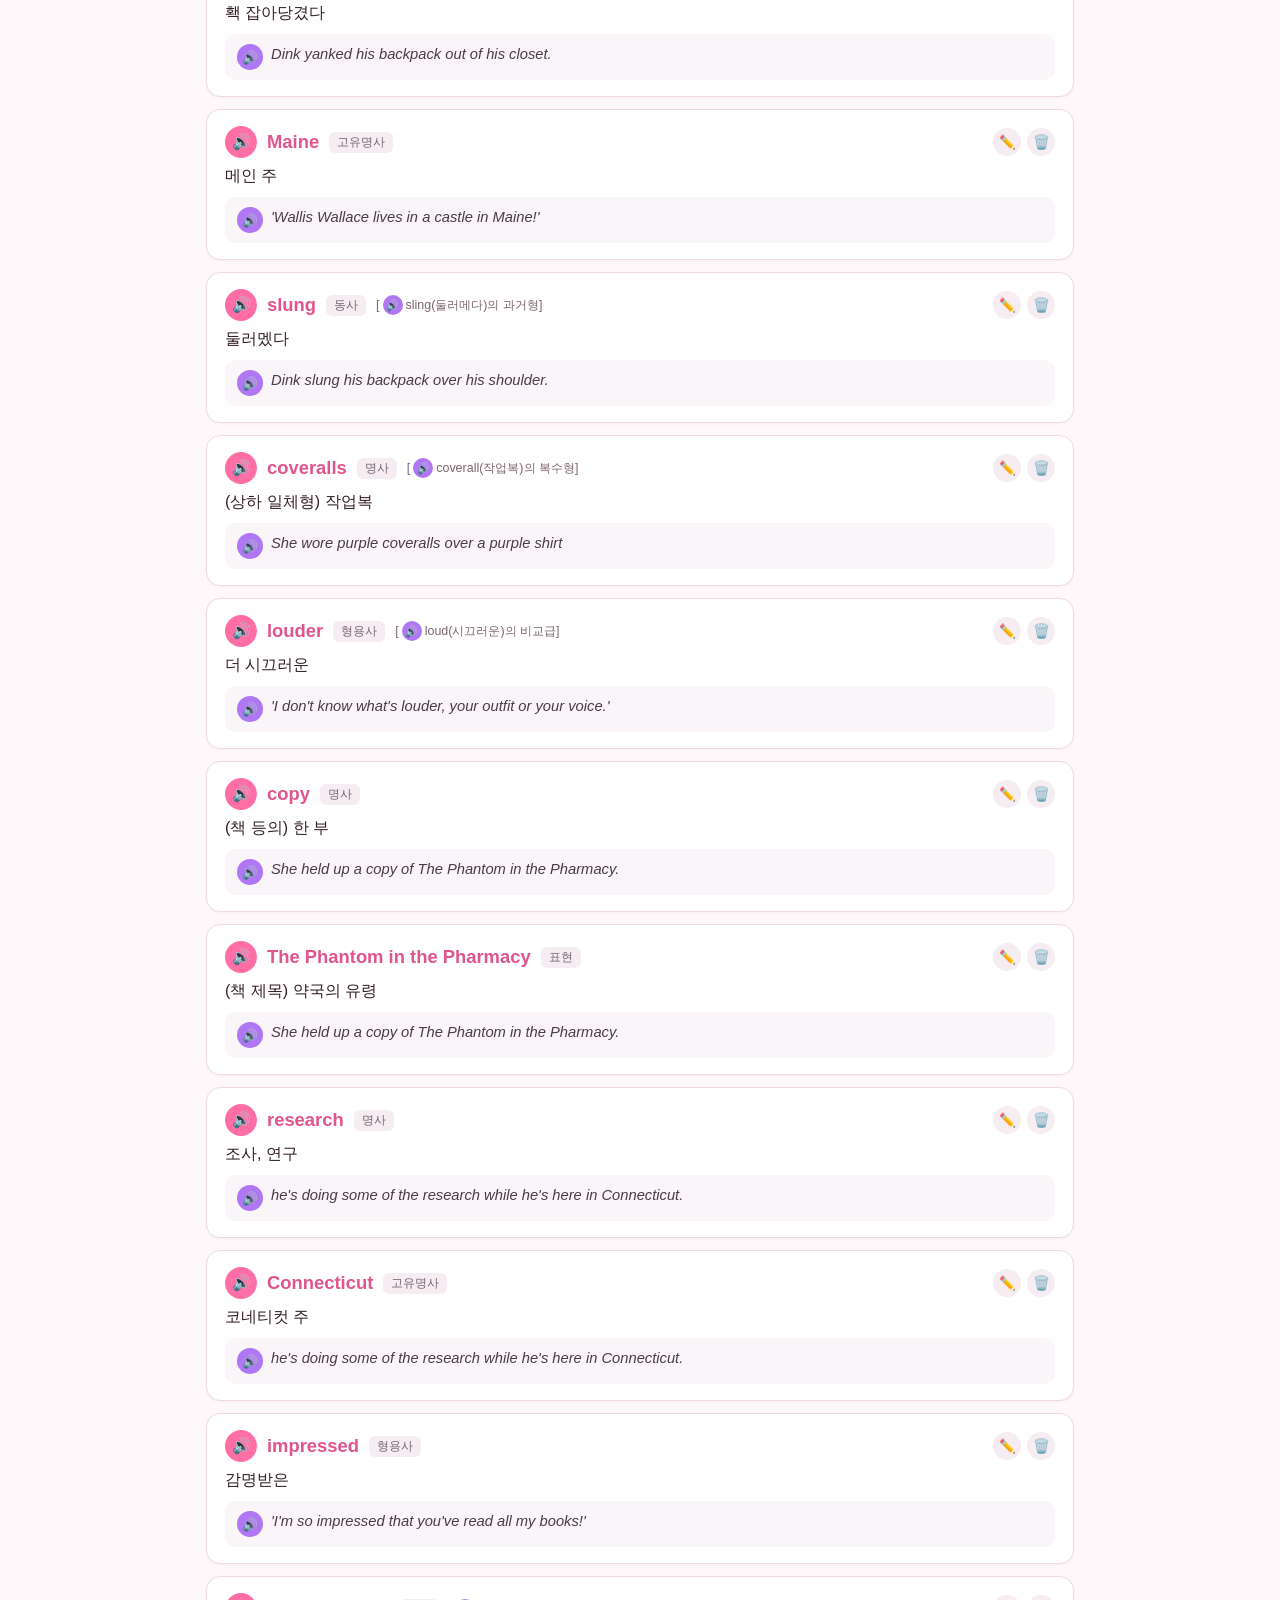
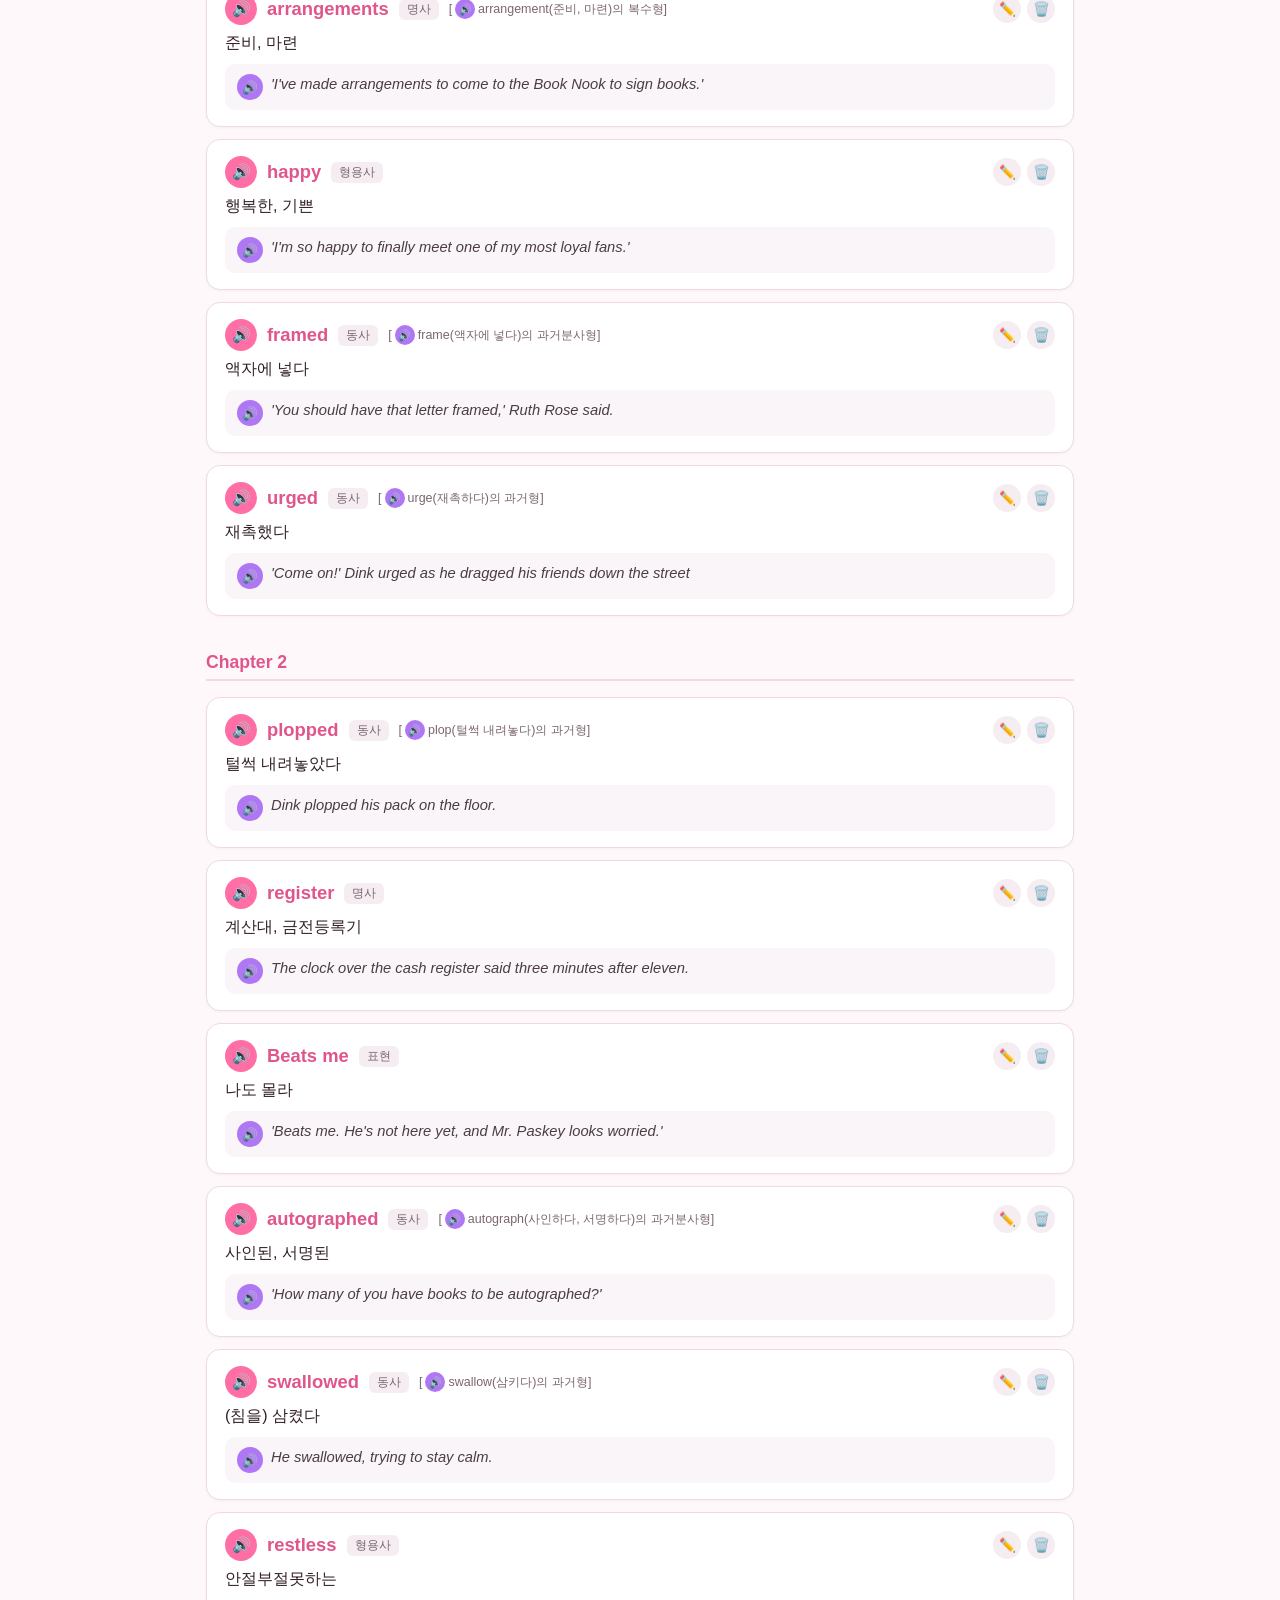
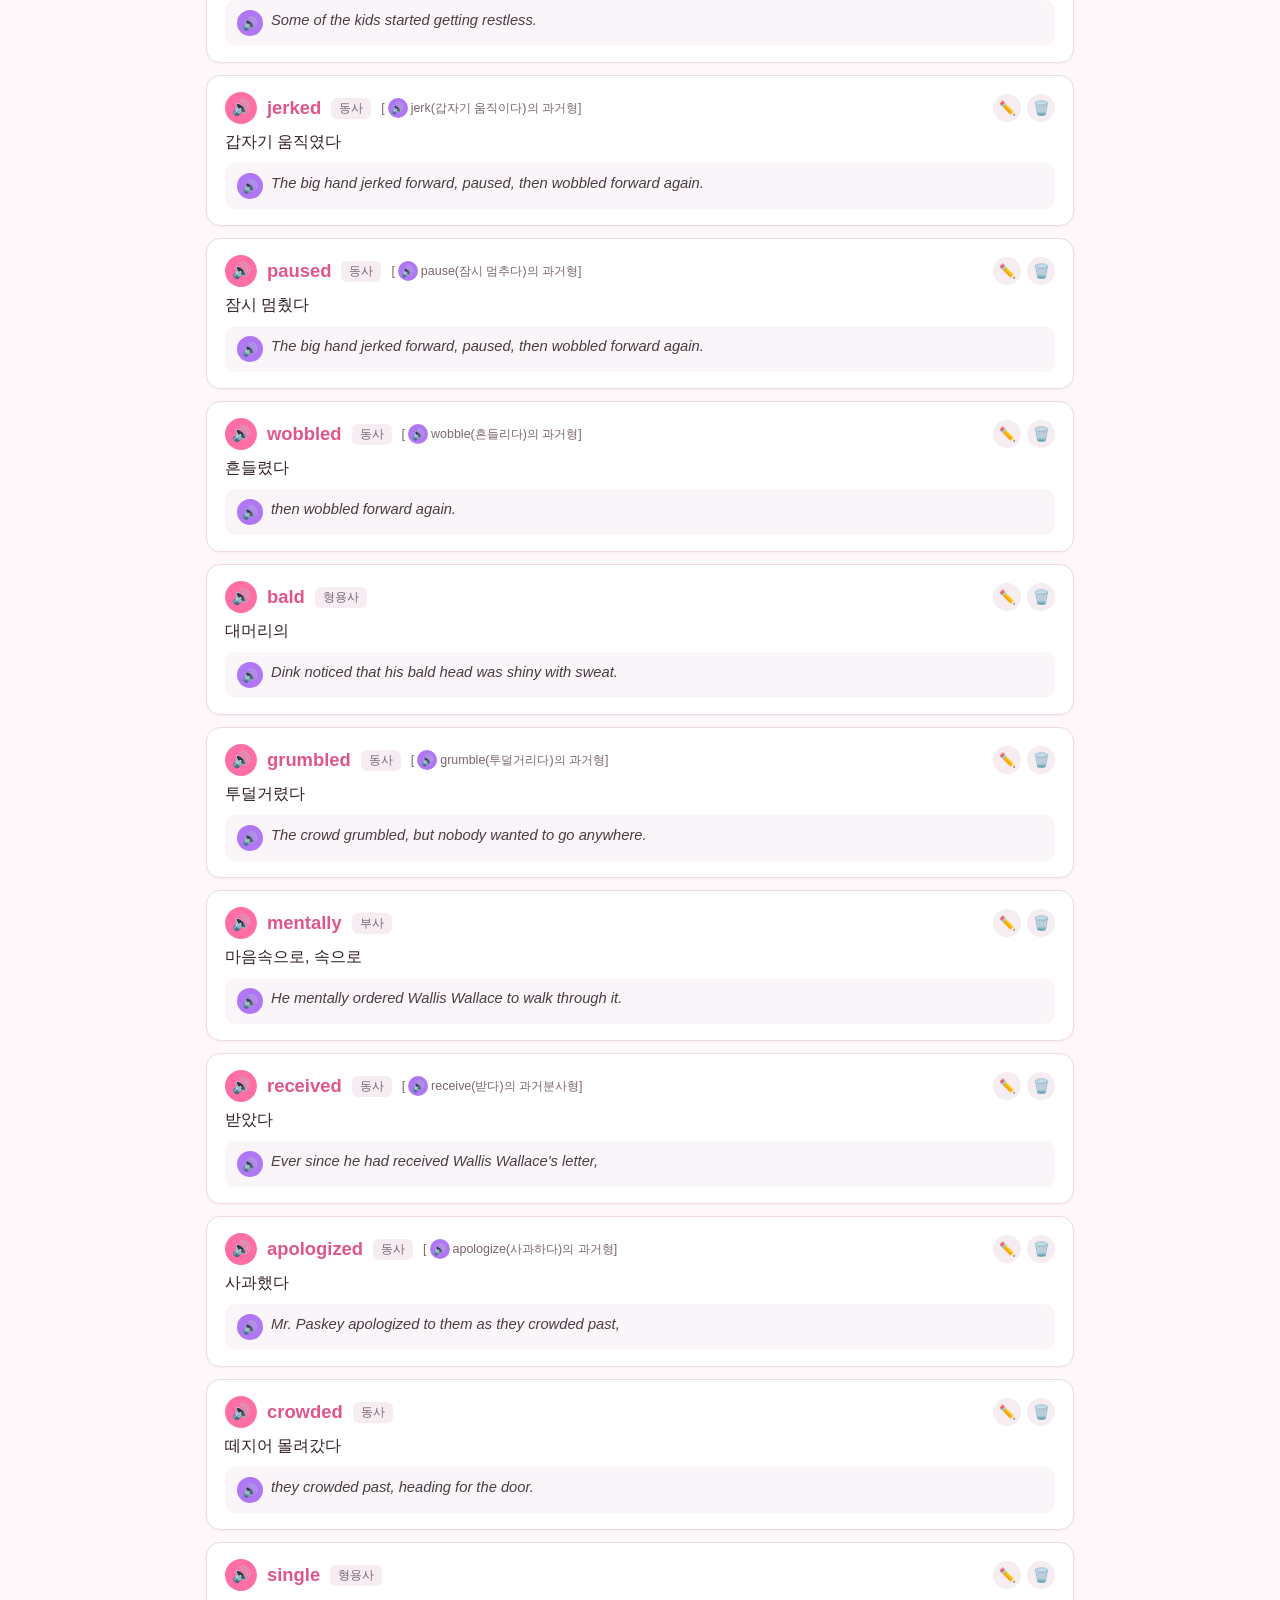
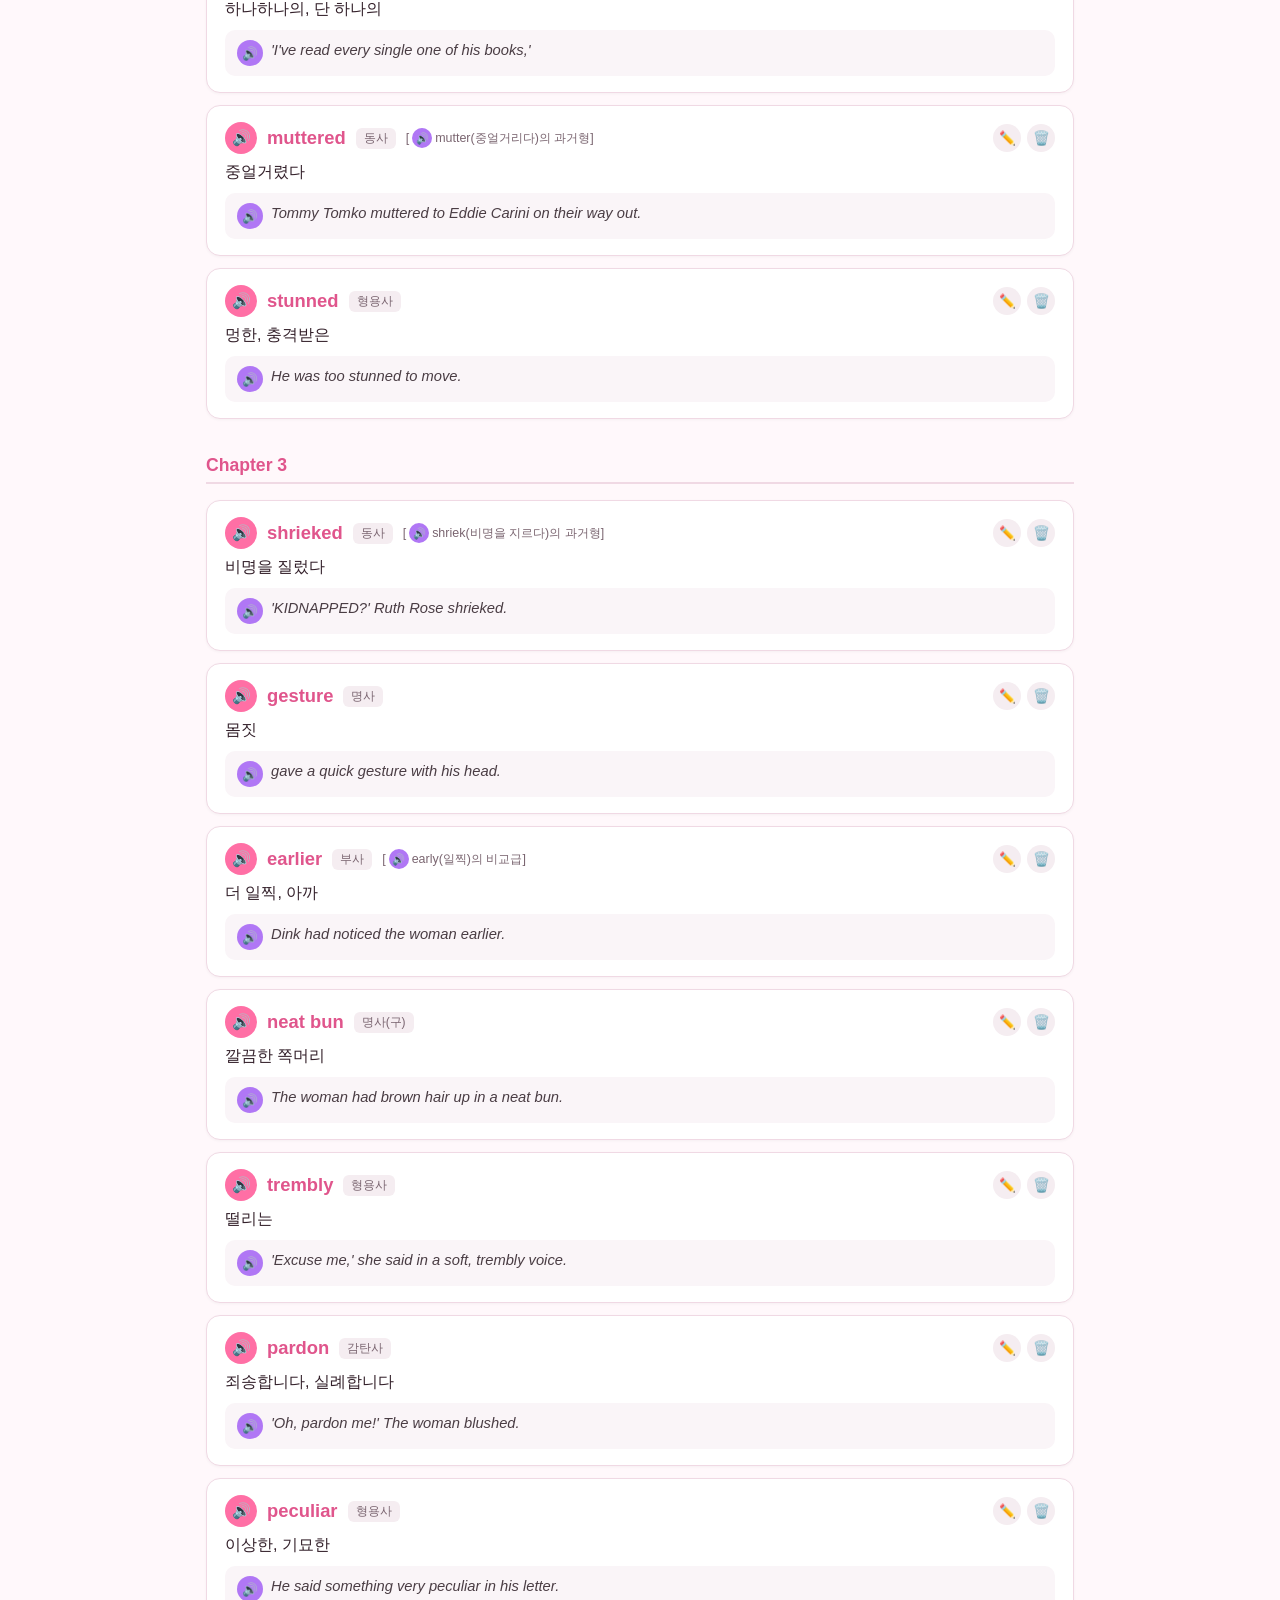
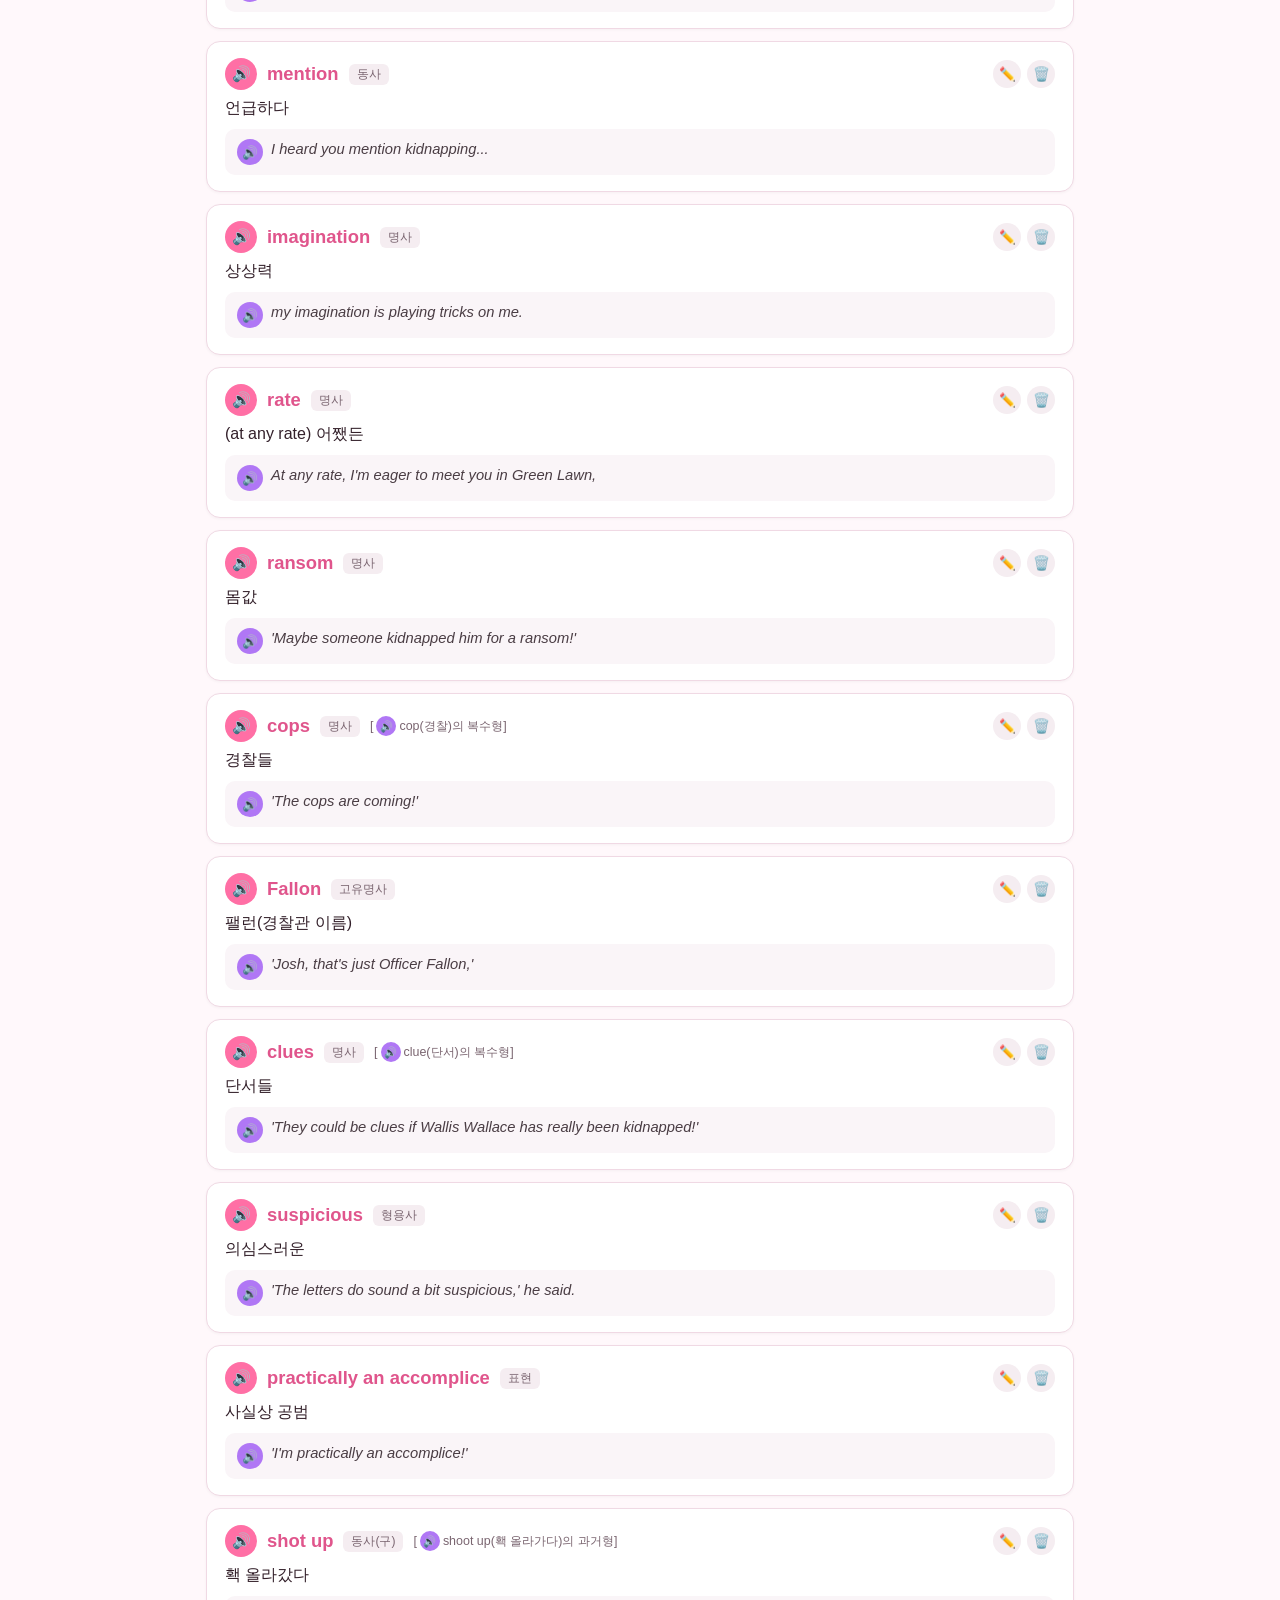
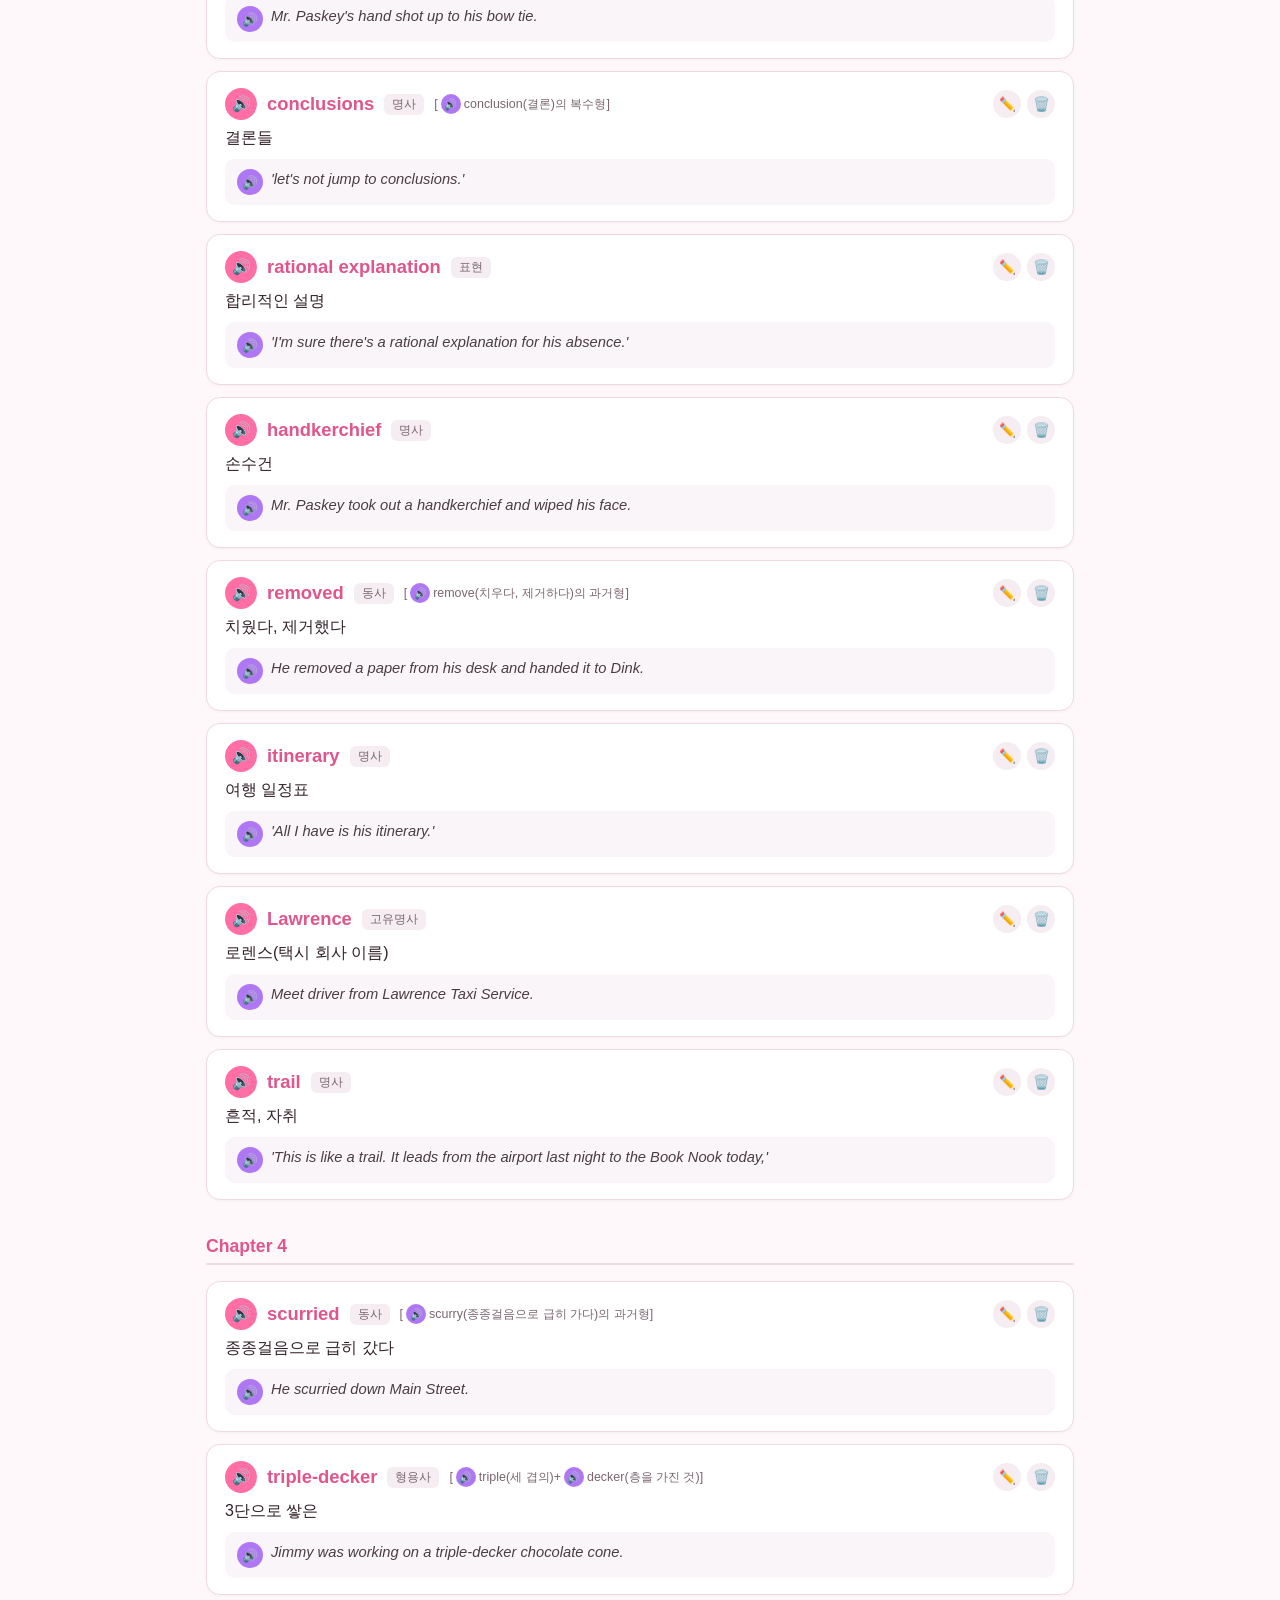
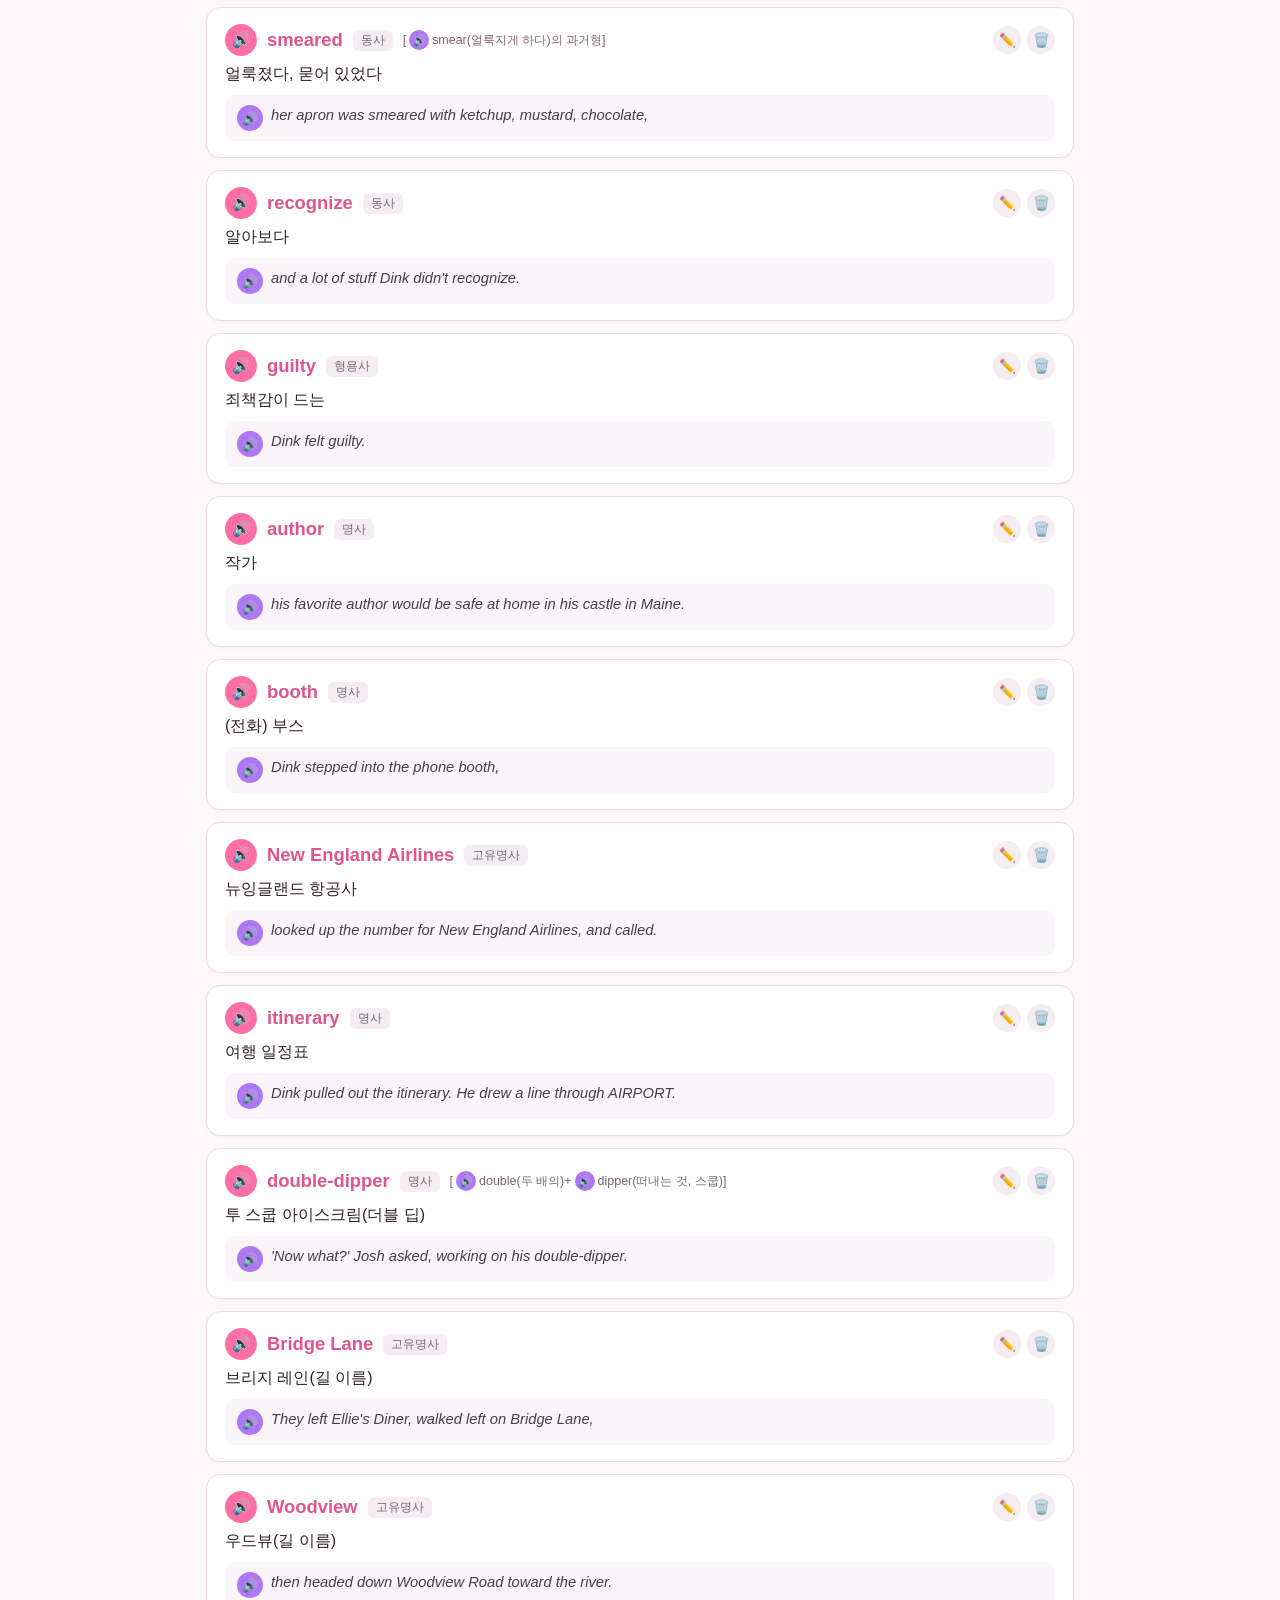
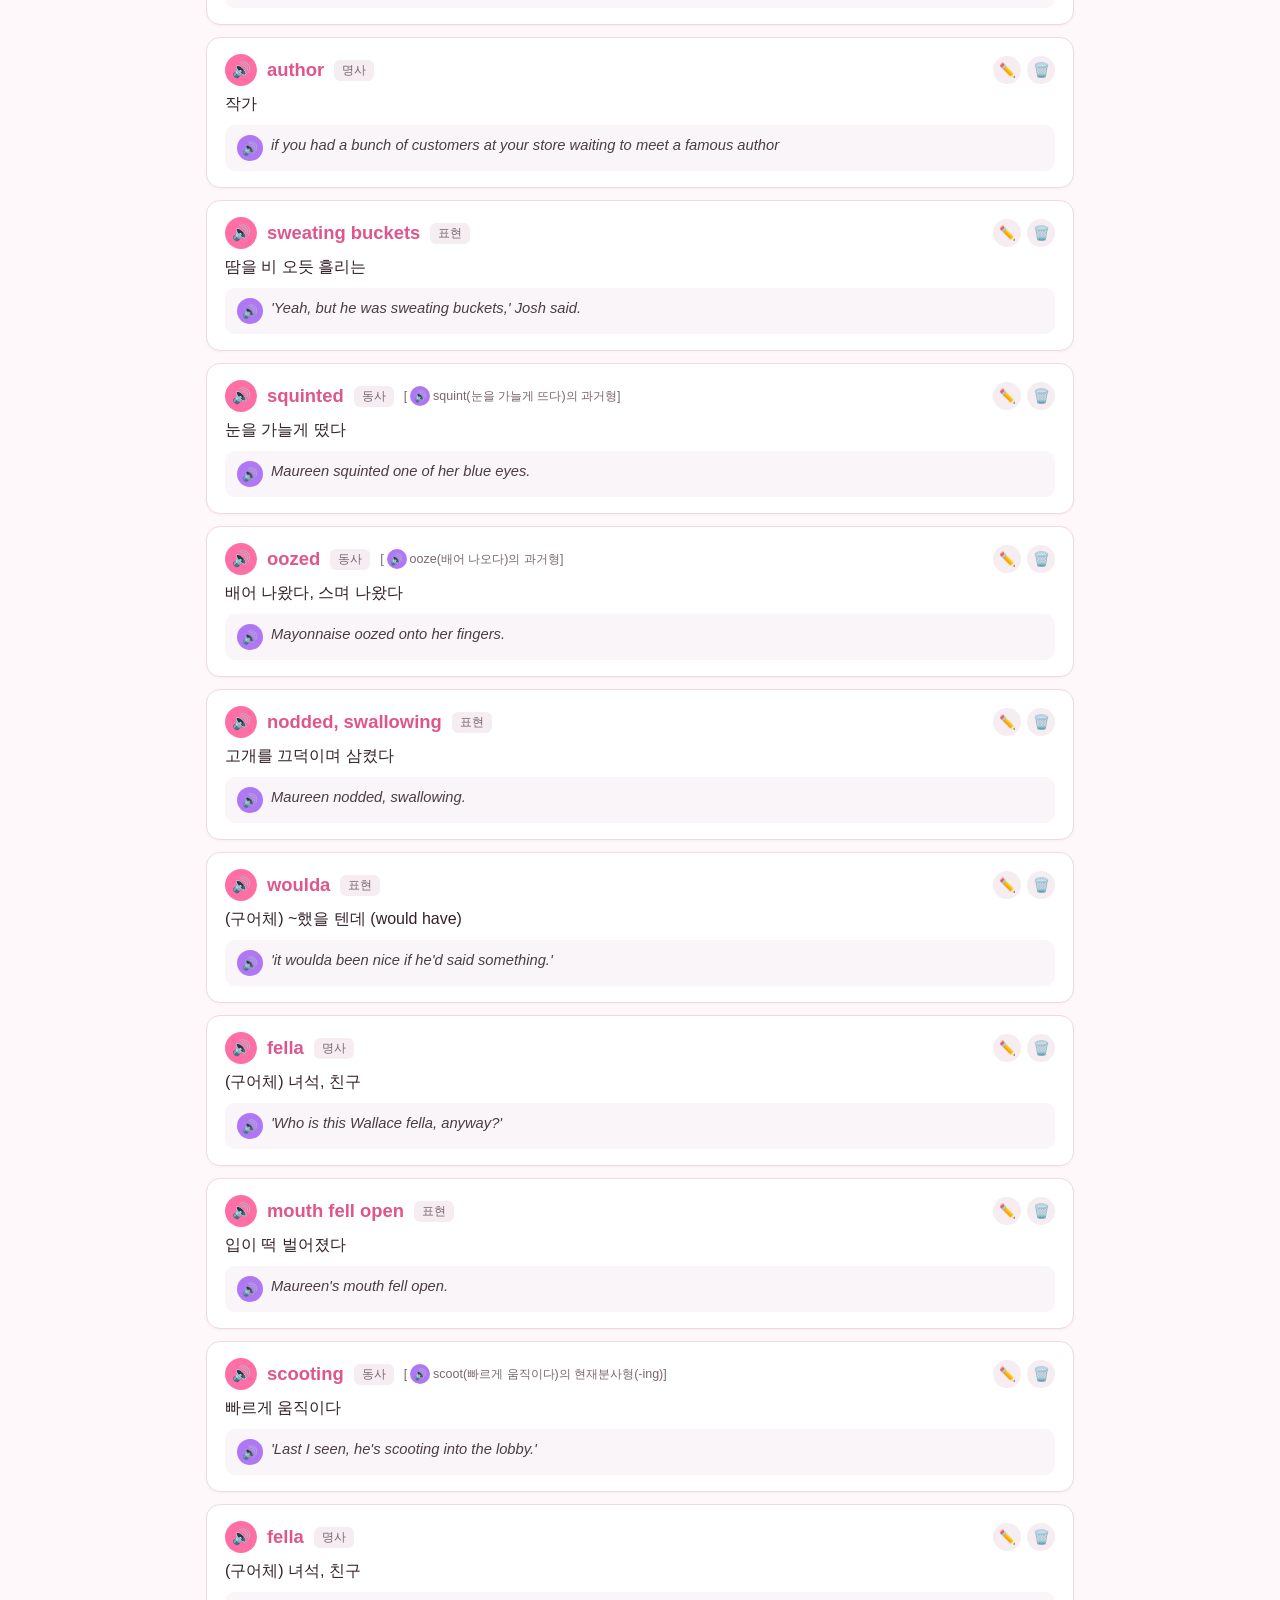
==== commit c2089a08: "Add The Absent Author vocab (Chapter 7 cont. - Chapter 8 start) Co-Authored-By: Claude Sonnet 5 <nor" ====
--- a/absent-author.html
+++ b/absent-author.html
@@ -88,7 +88,7 @@
     </div>
   </div>
 
-  <script src="absent-author-data.js?v=5"></script>
+  <script src="absent-author-data.js?v=6"></script>
   <script src="vocab-app.js?v=15"></script>
   <script>
     initVocabApp({
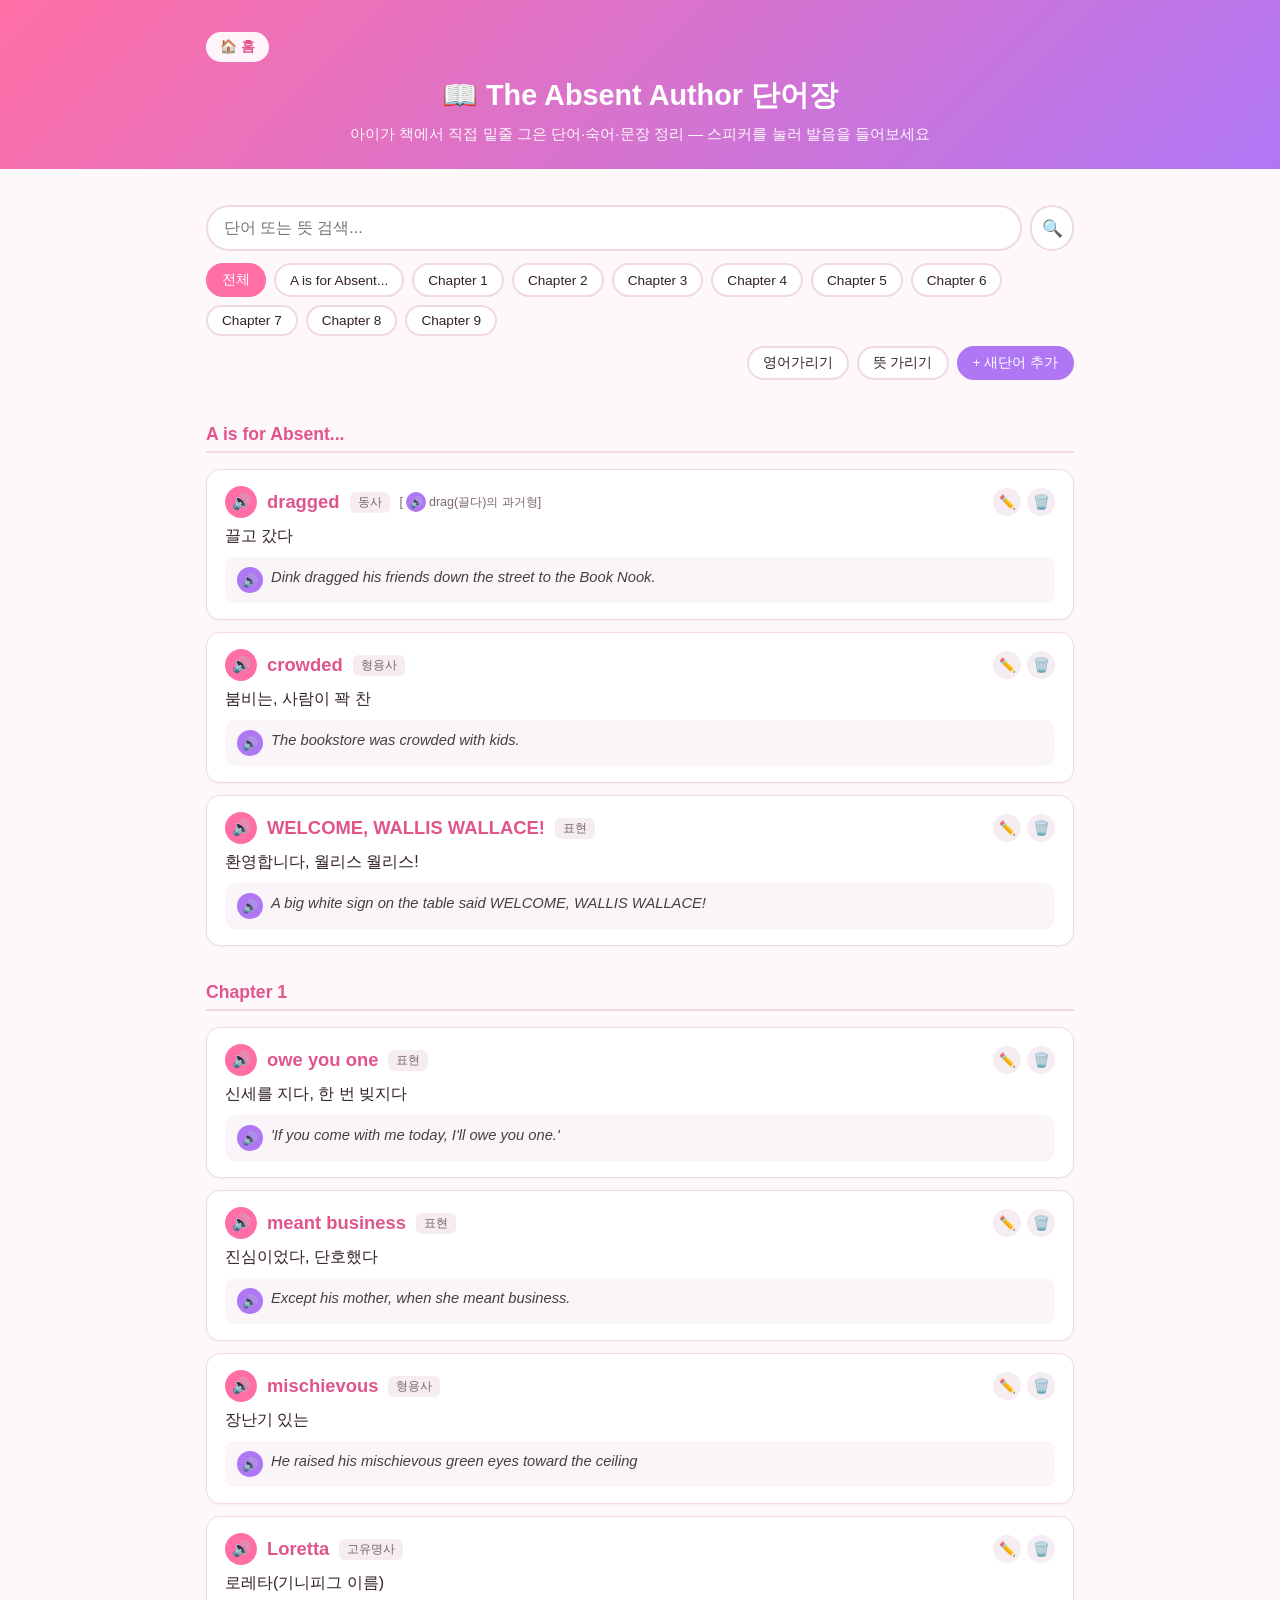
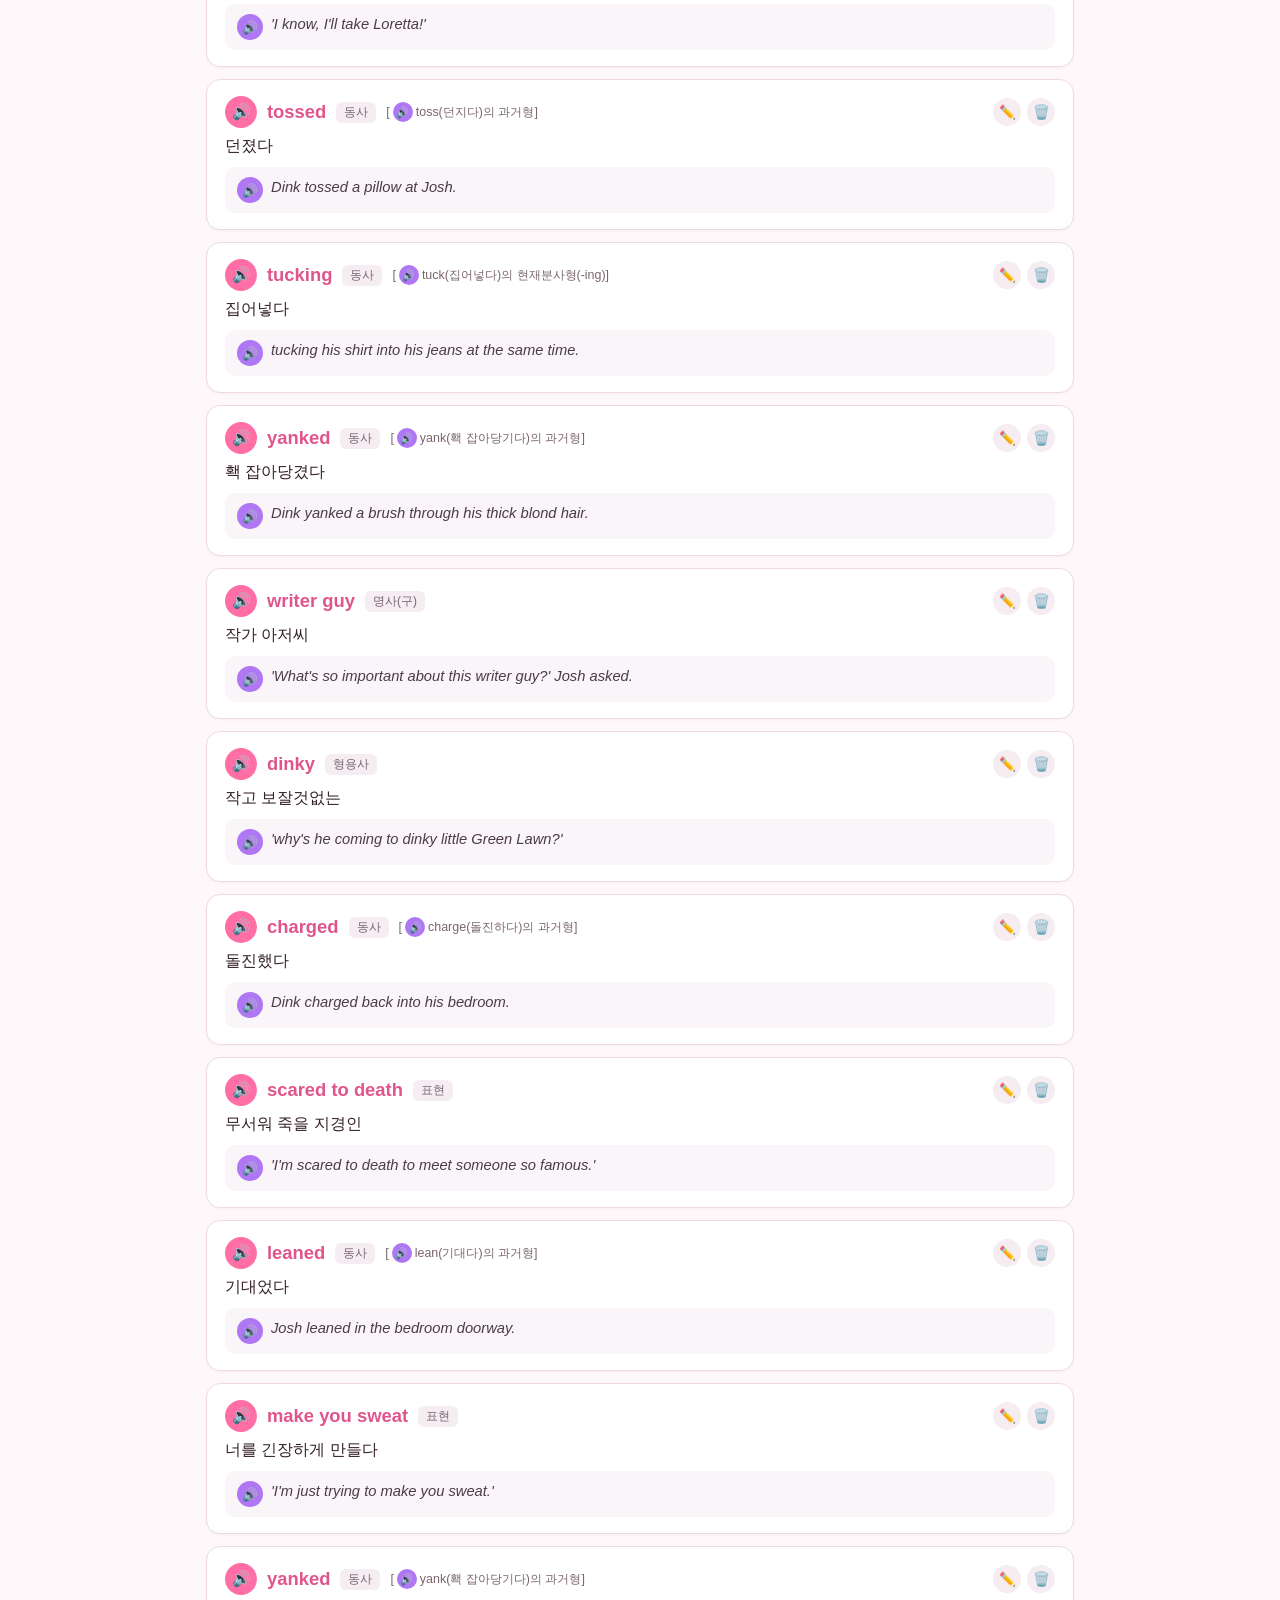
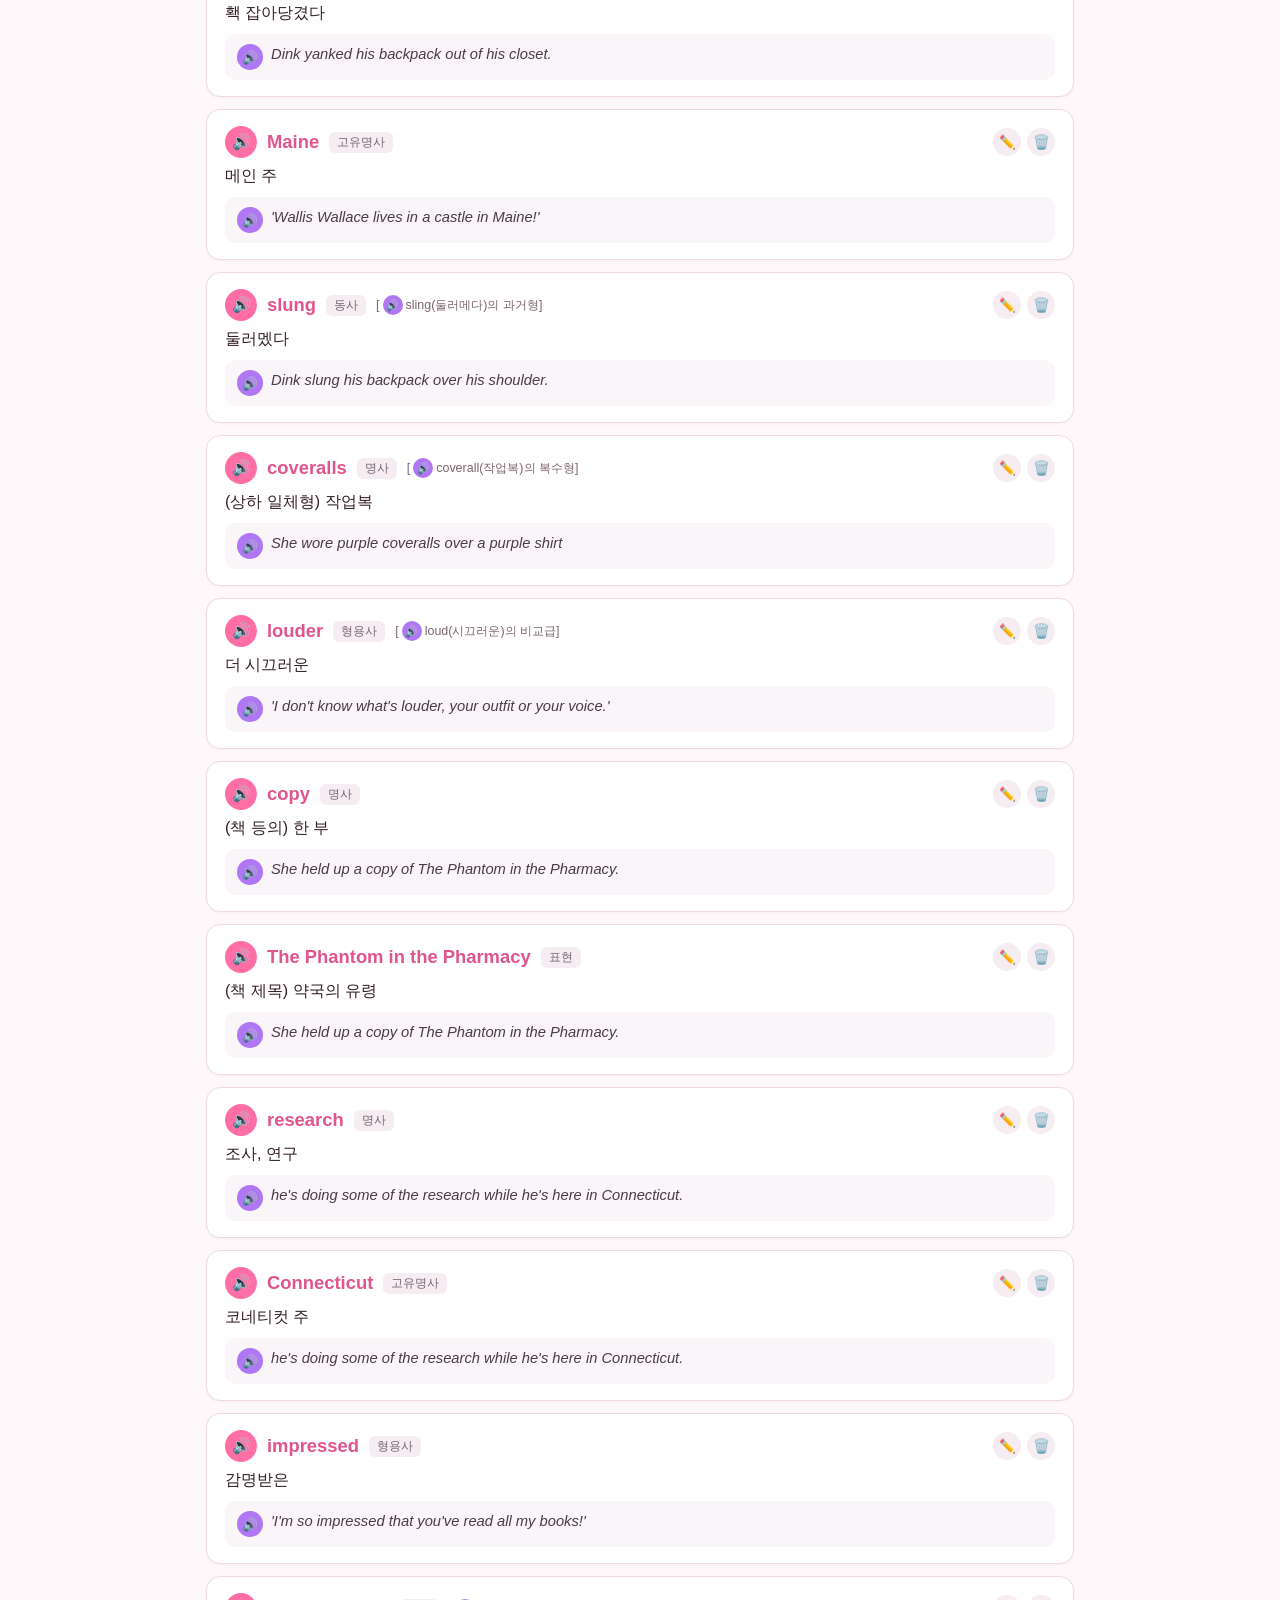
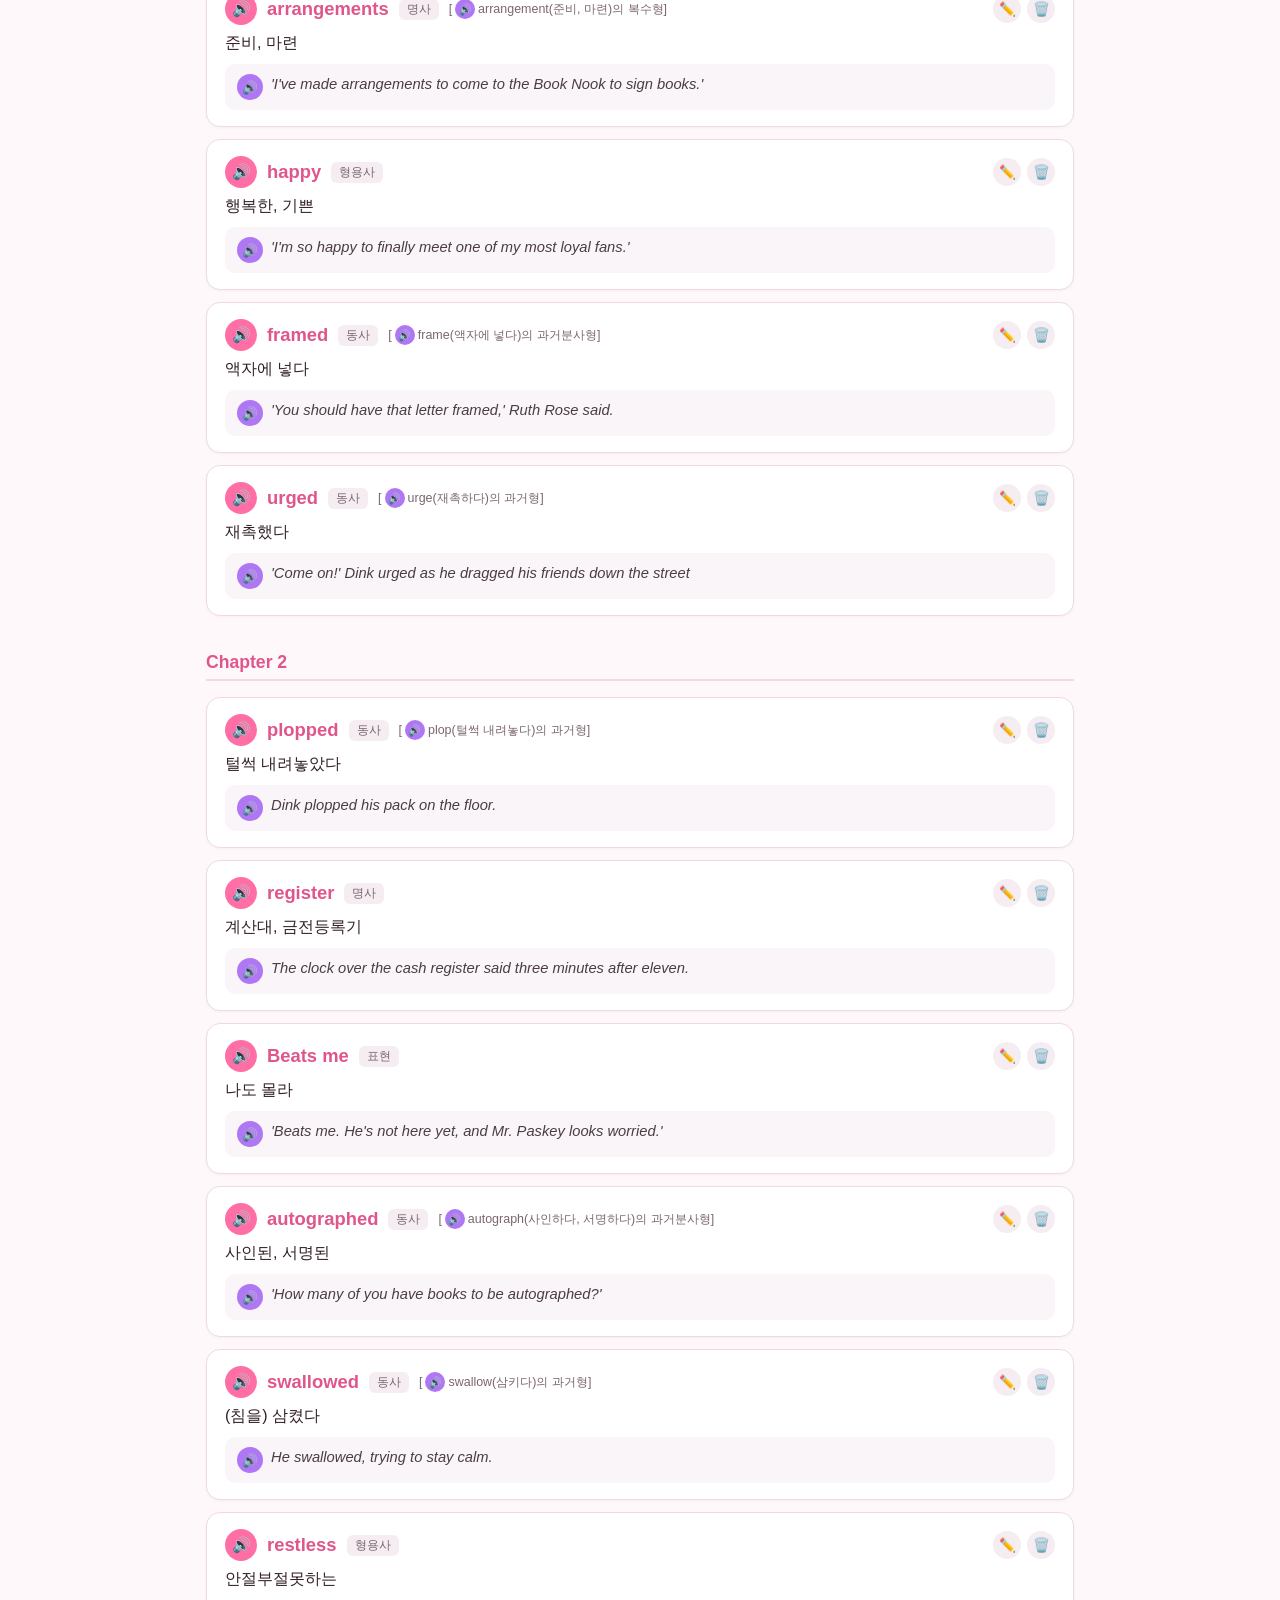
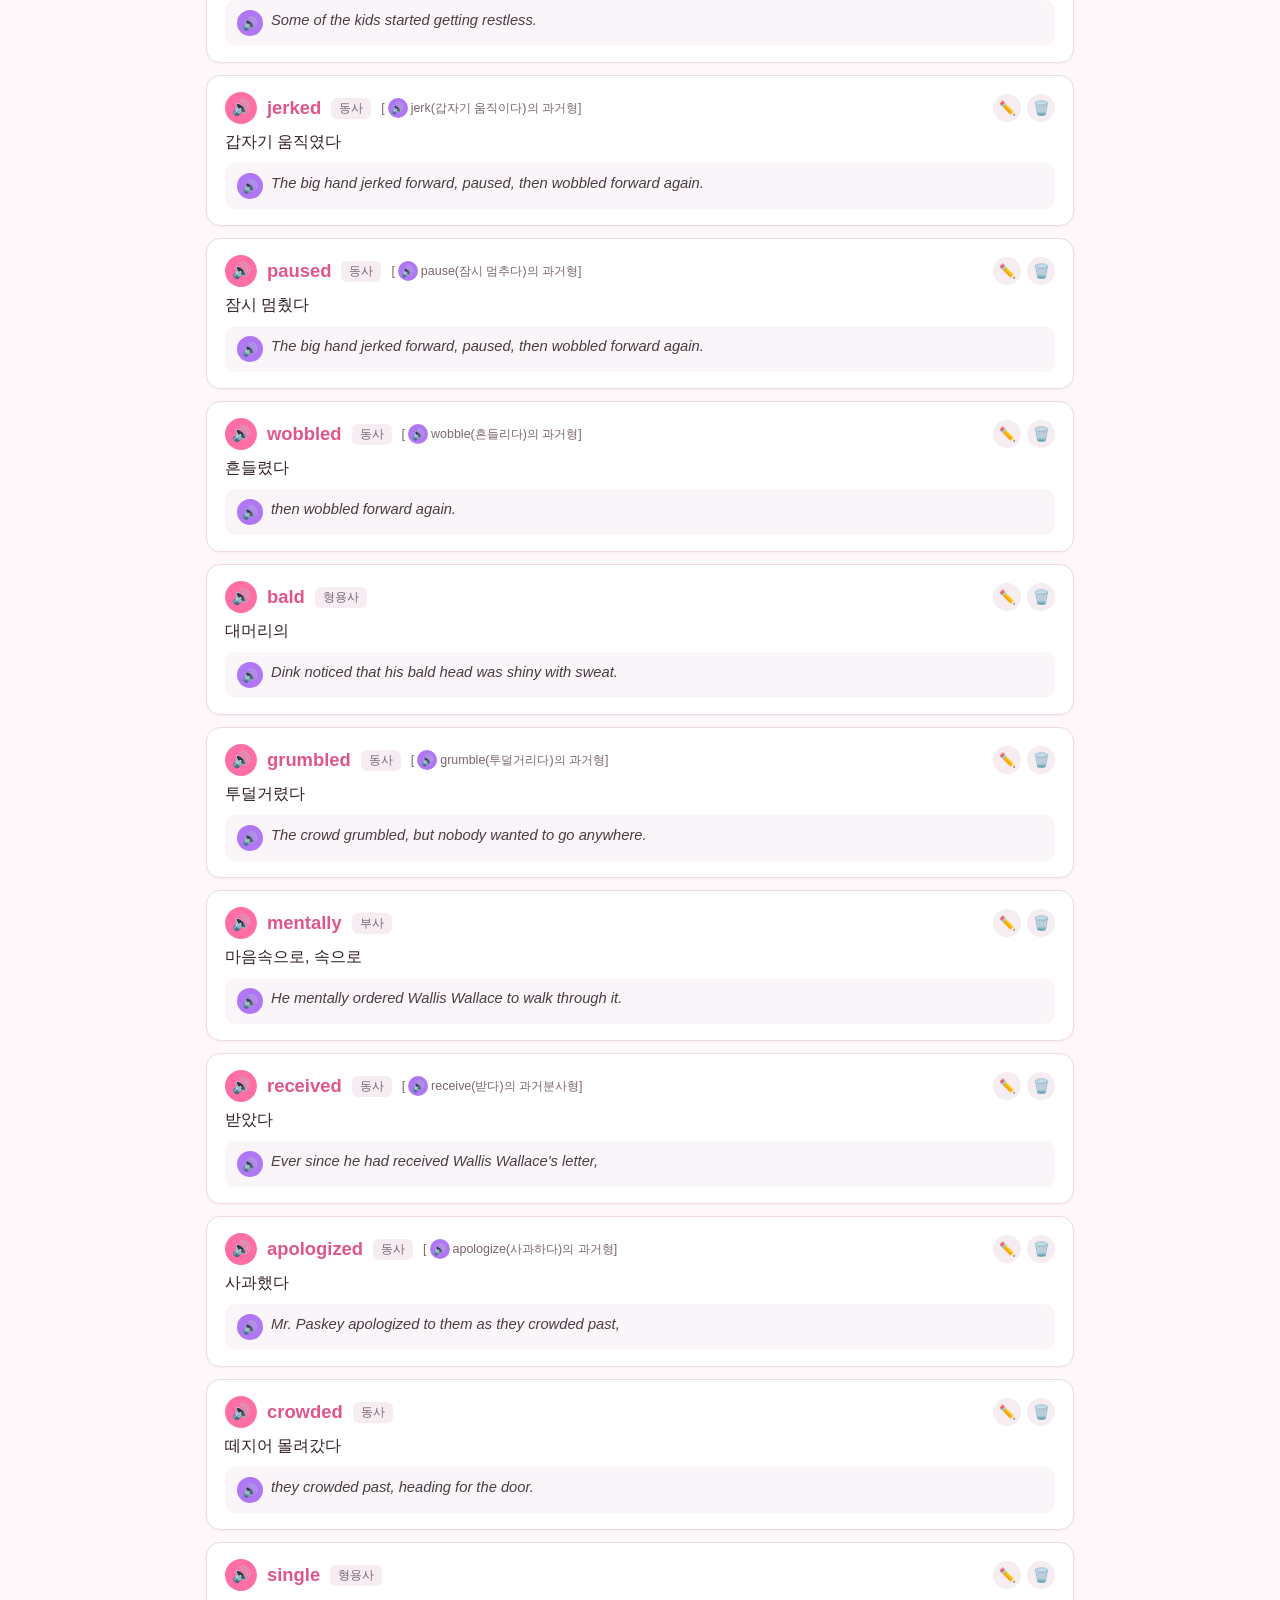
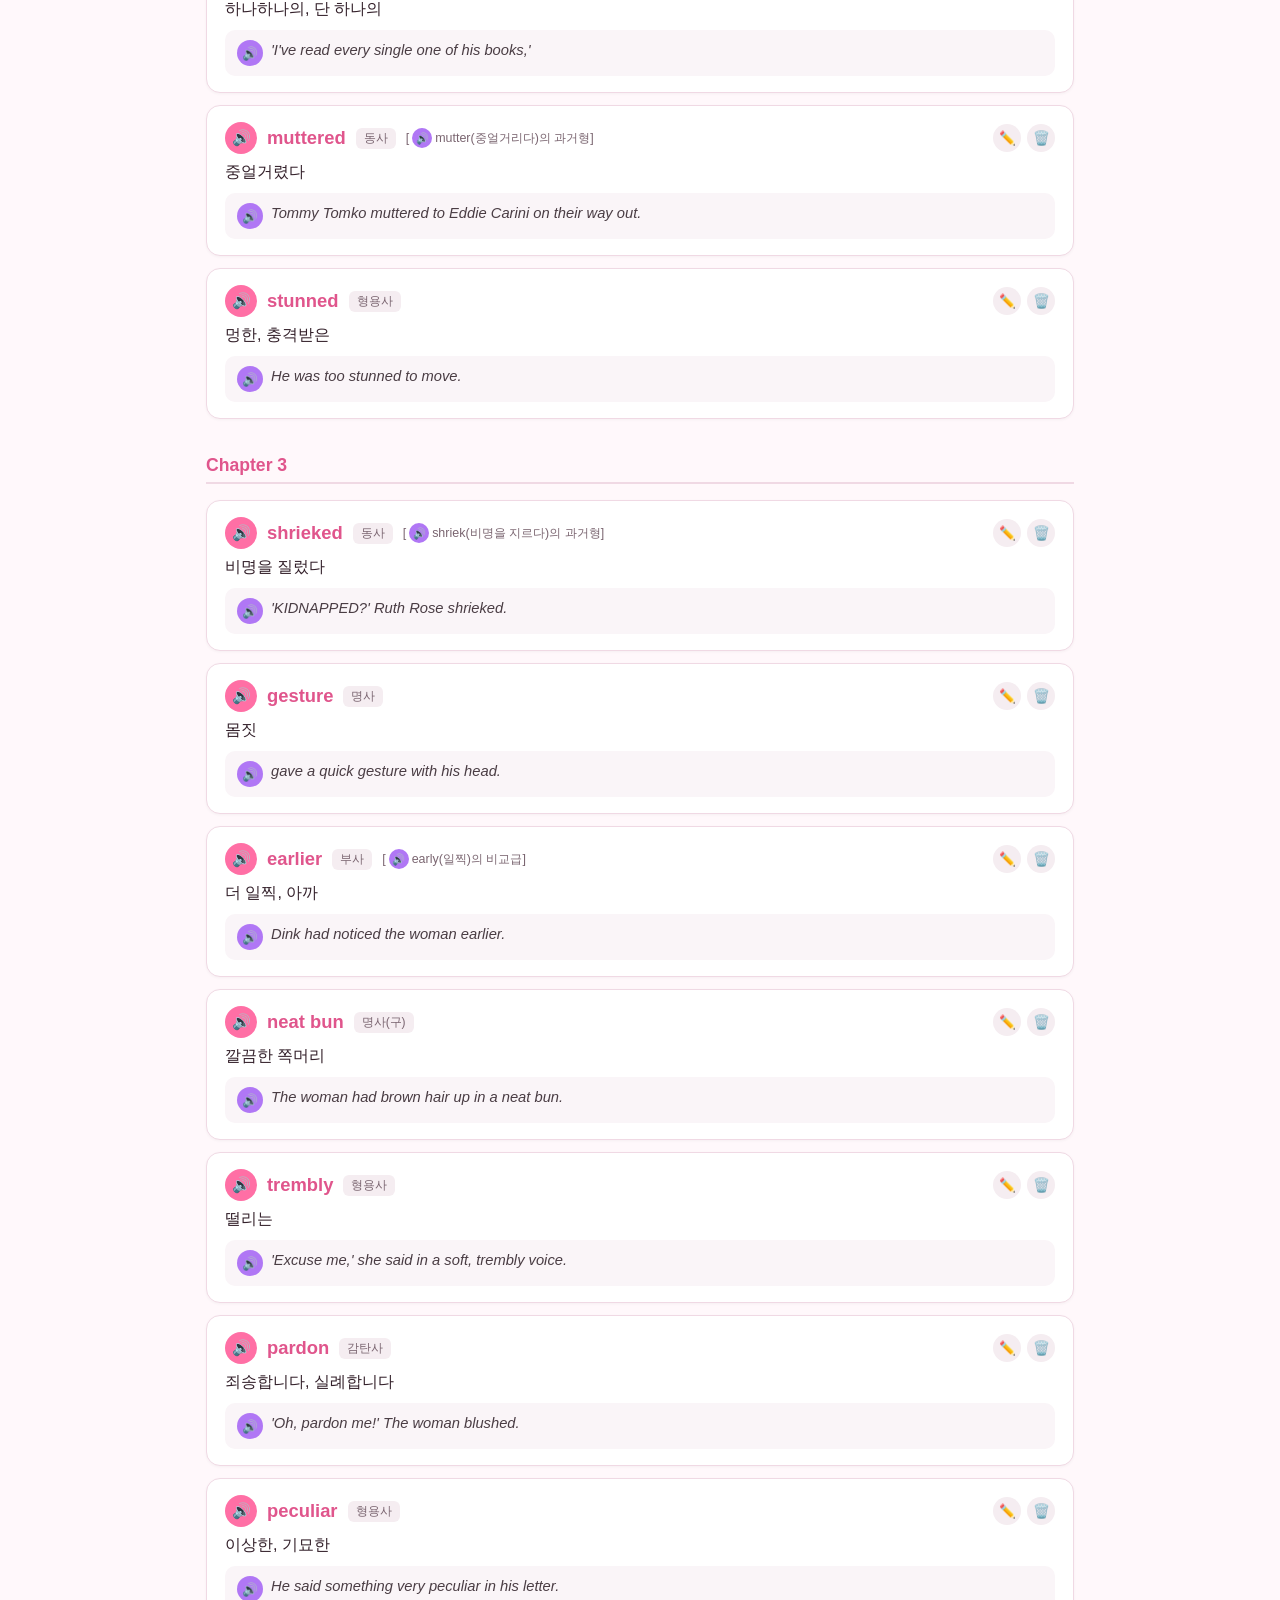
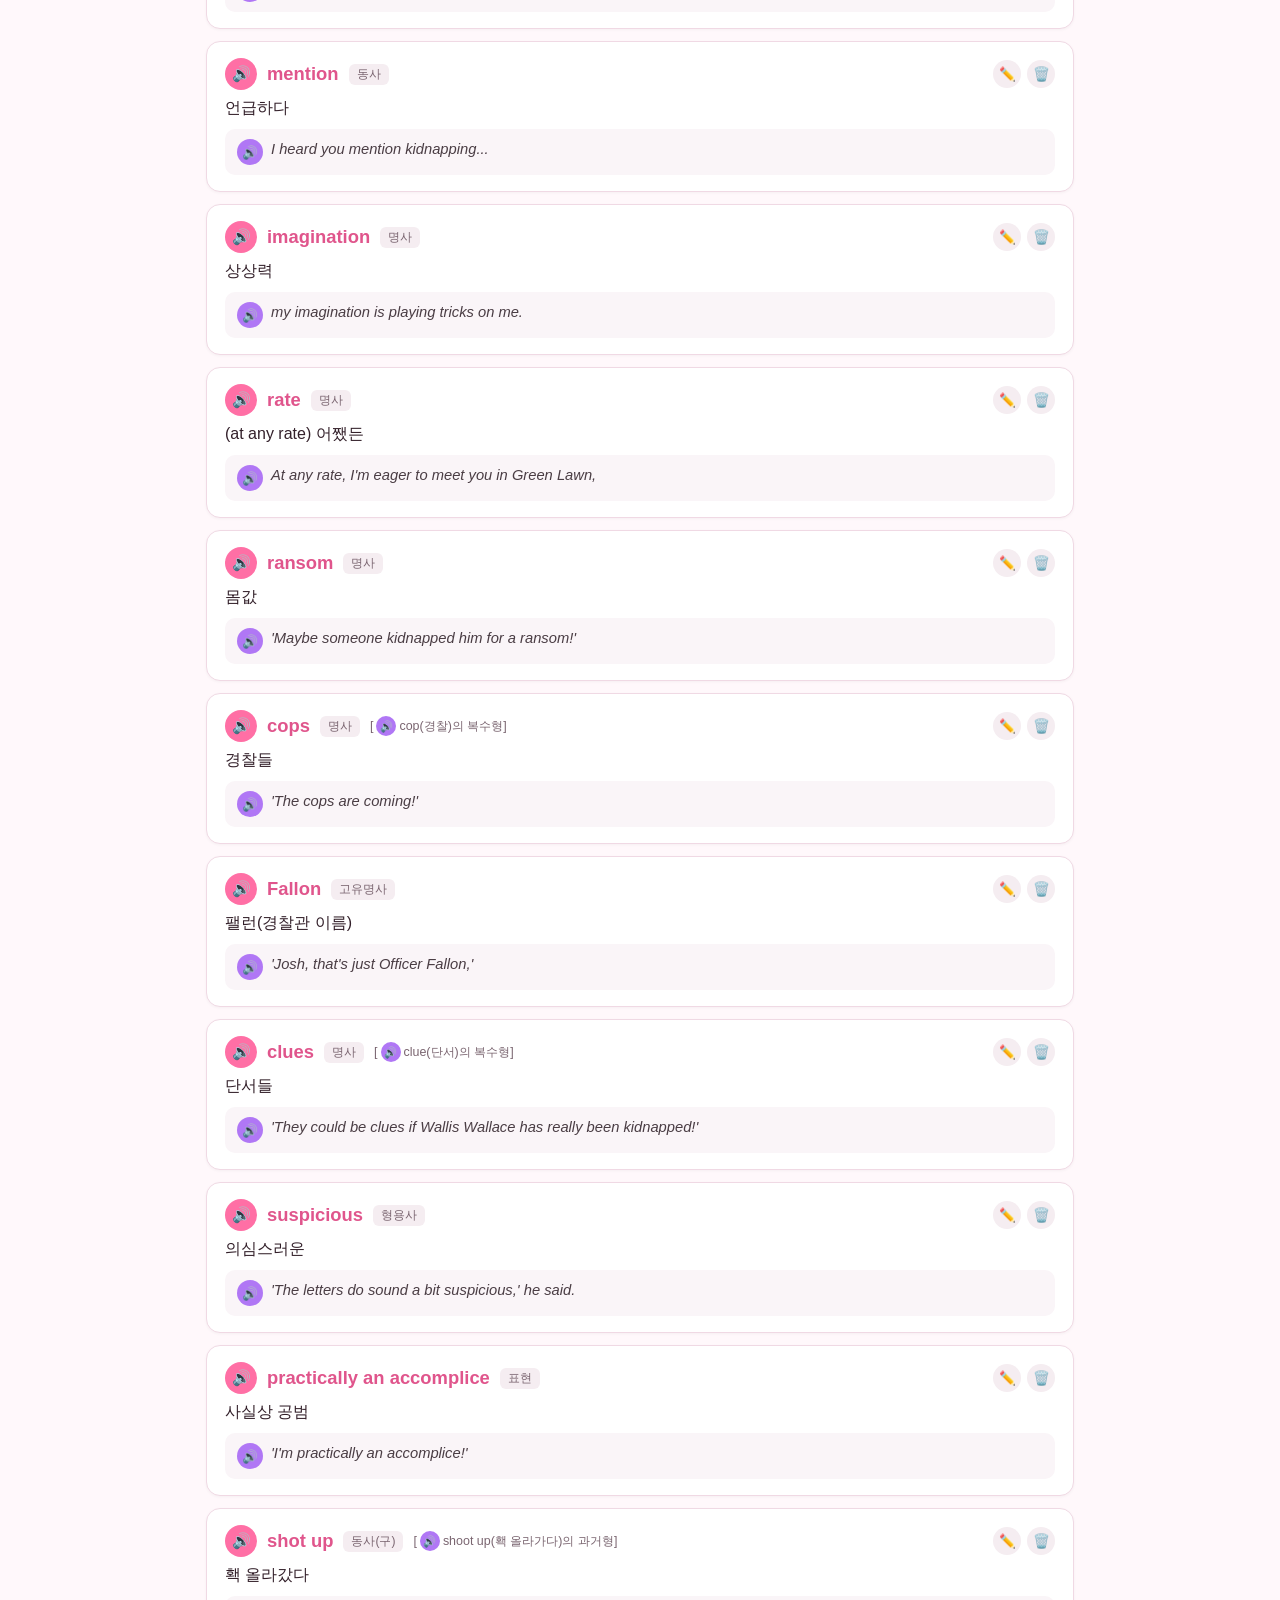
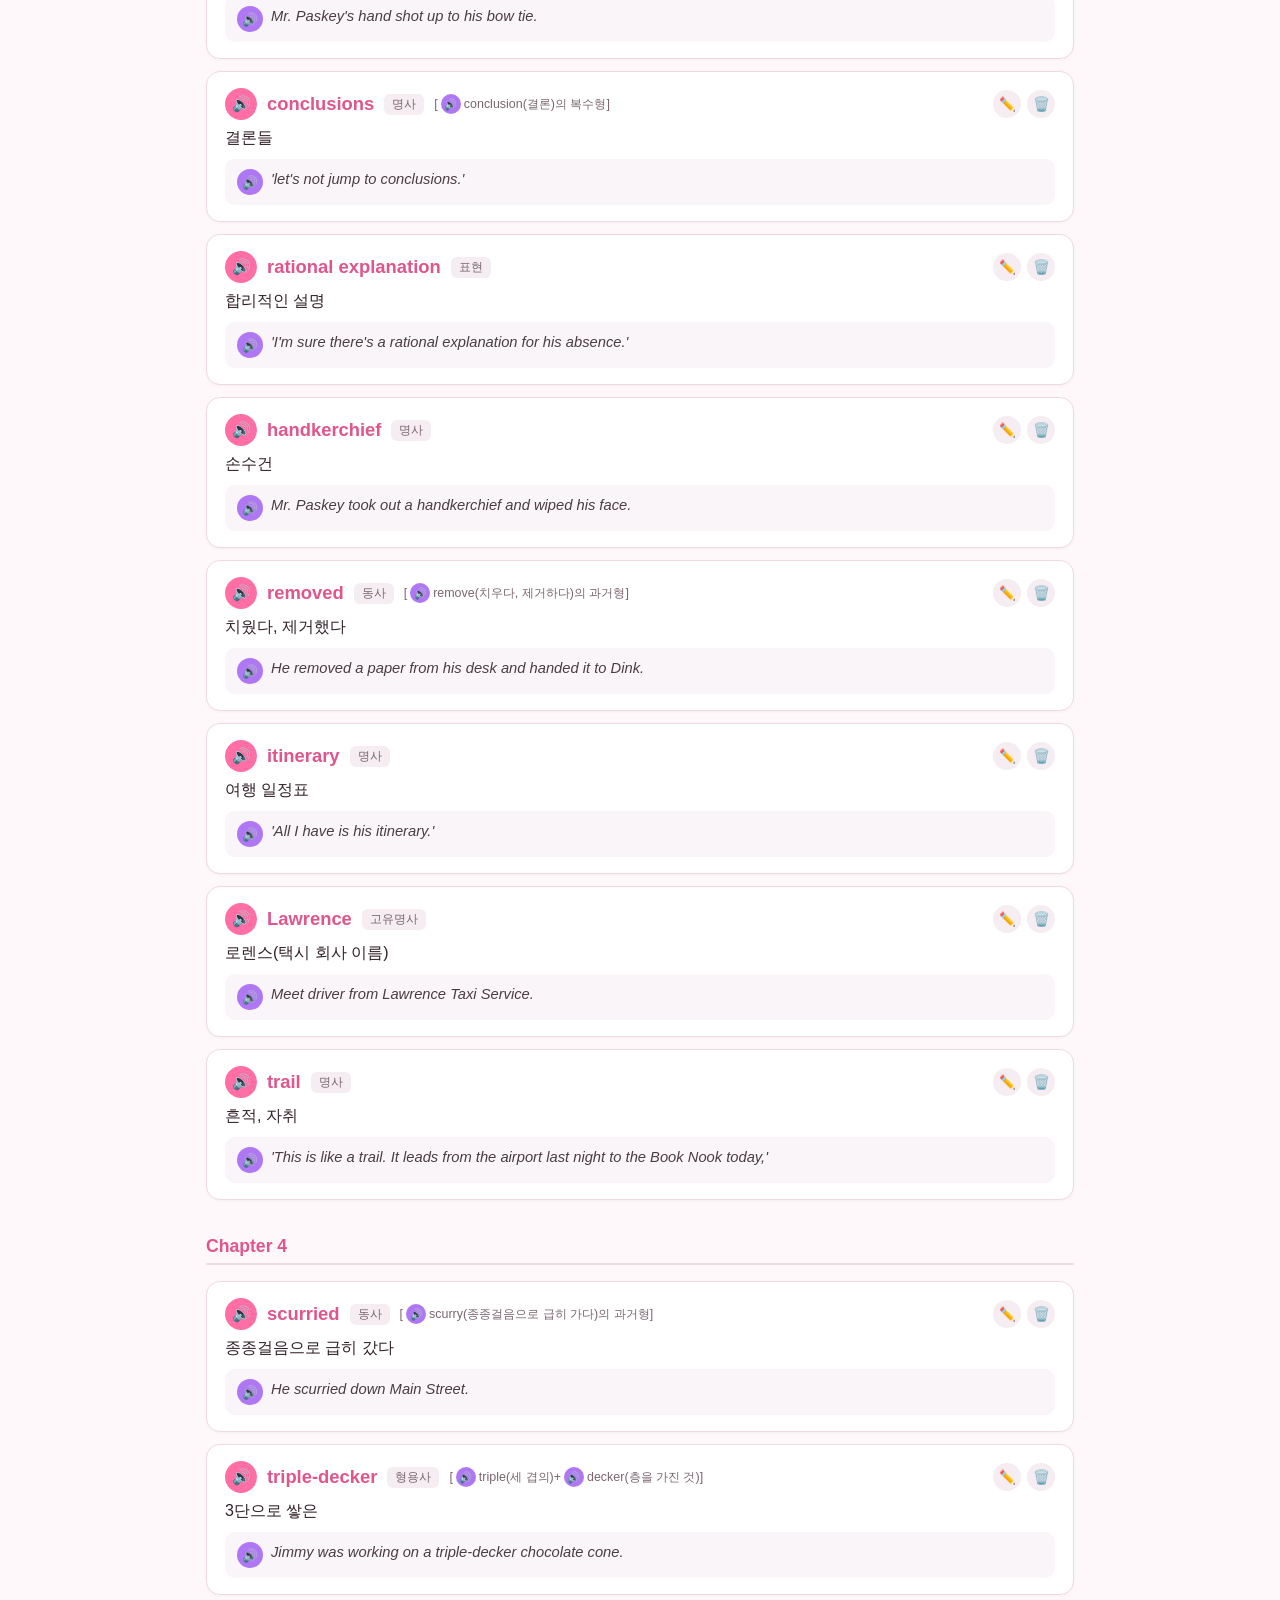
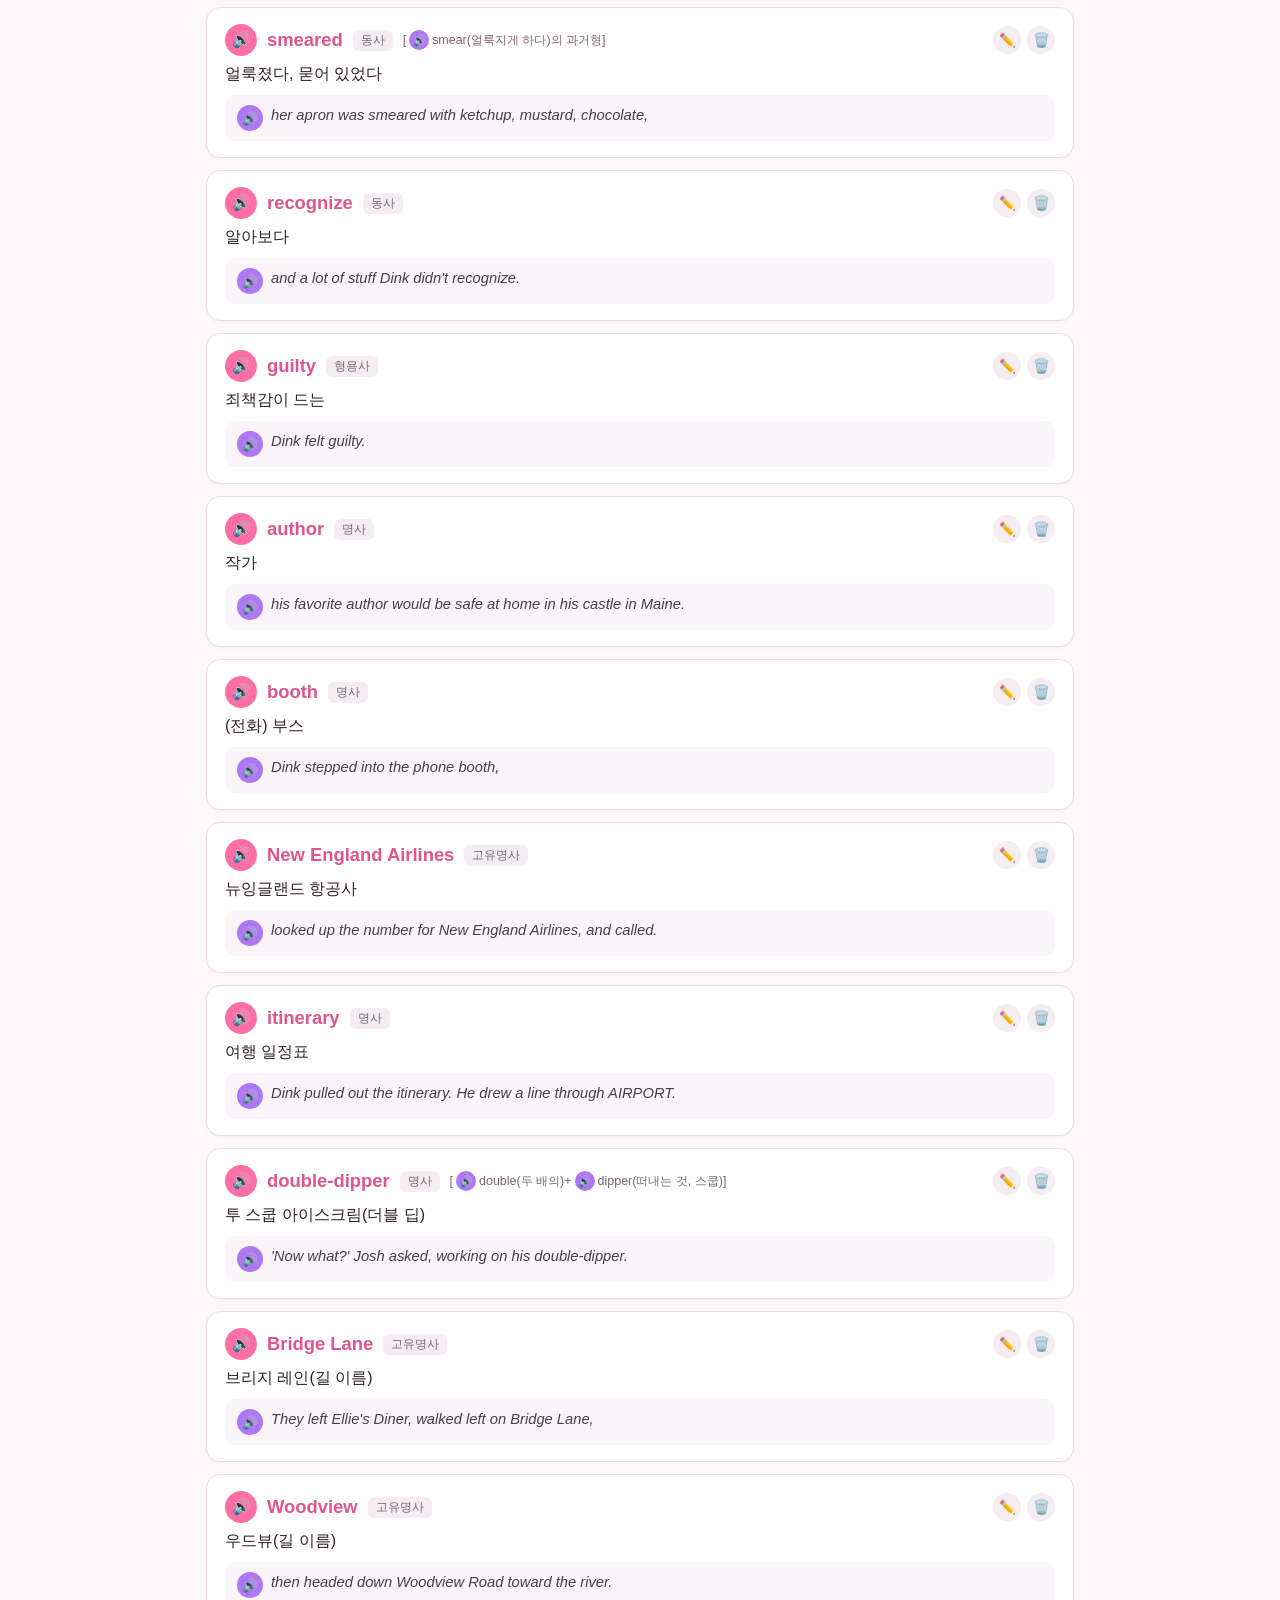
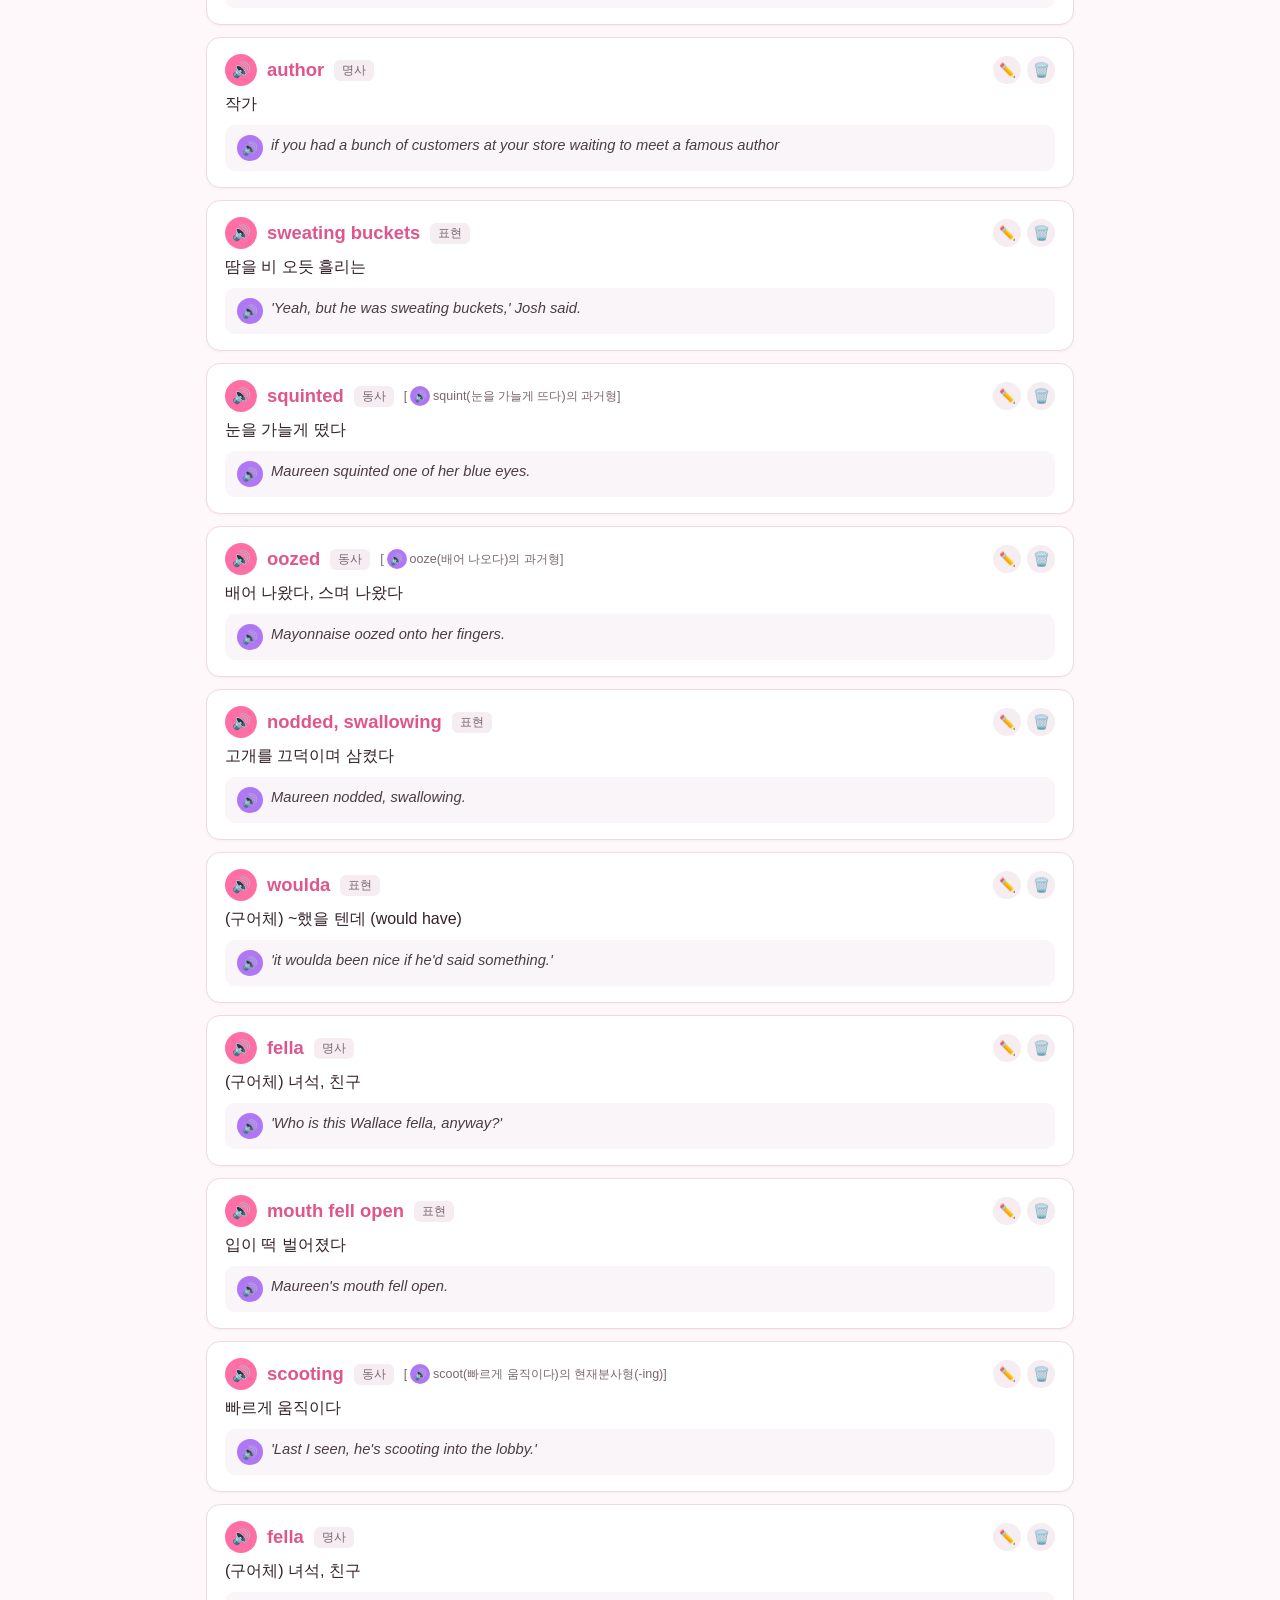
==== commit 74eb4c67: "Add The Absent Author vocab (Chapter 8 cont. - Chapter 9 start) Co-Authored-By: Claude Sonnet 5 <nor" ====
--- a/absent-author.html
+++ b/absent-author.html
@@ -88,7 +88,7 @@
     </div>
   </div>
 
-  <script src="absent-author-data.js?v=6"></script>
+  <script src="absent-author-data.js?v=7"></script>
   <script src="vocab-app.js?v=15"></script>
   <script>
     initVocabApp({
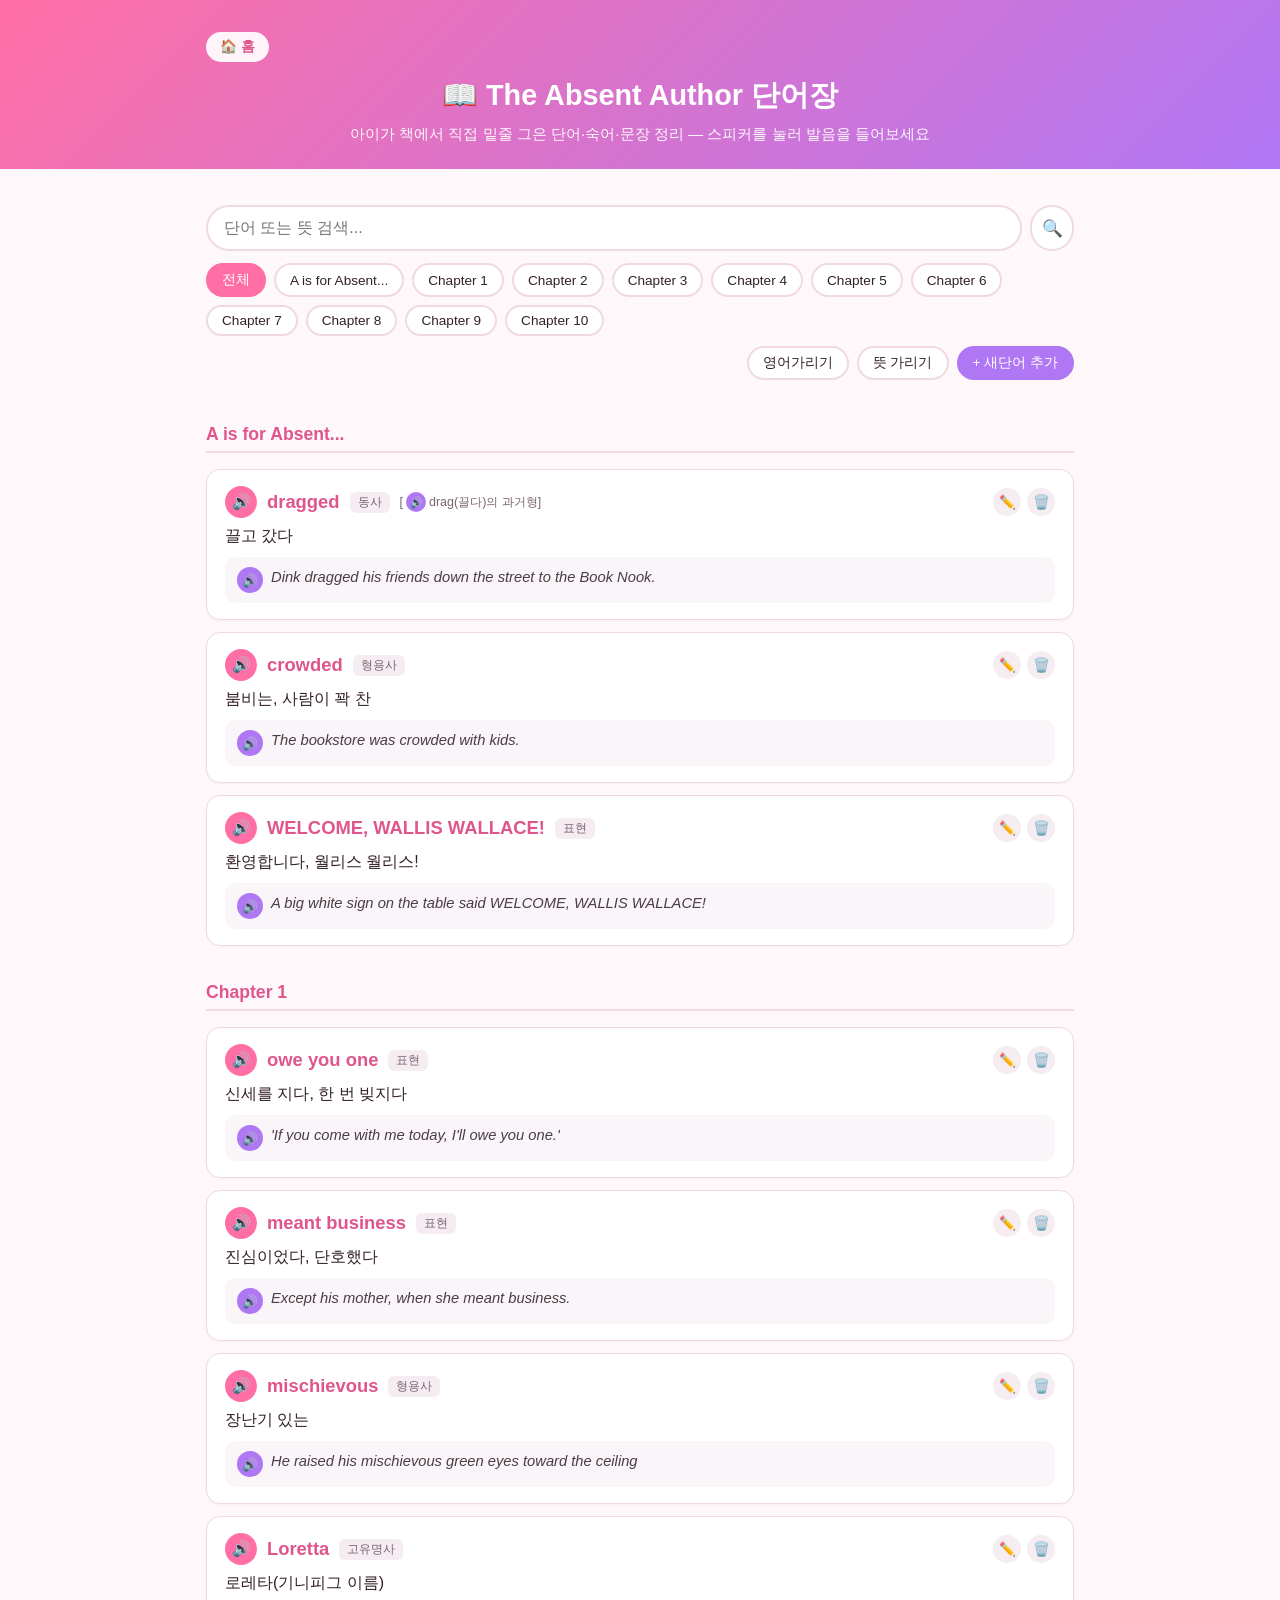
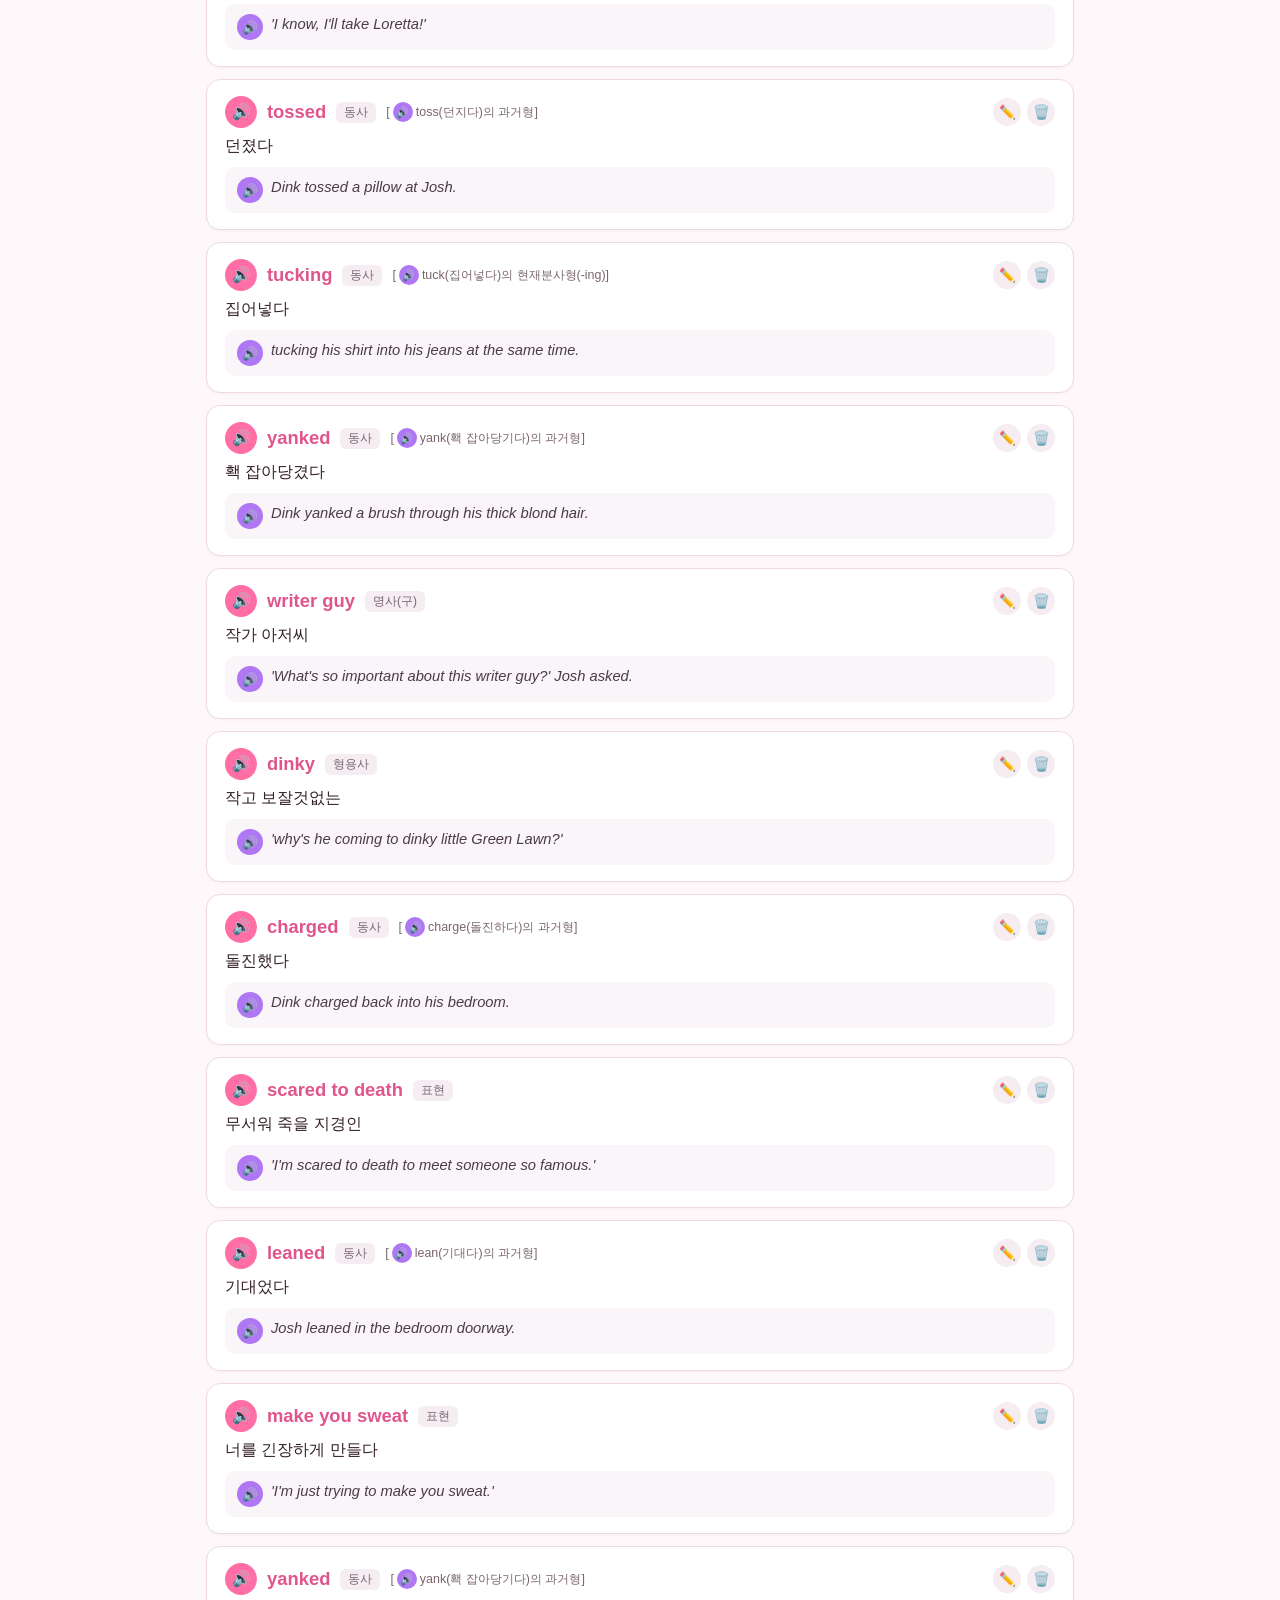
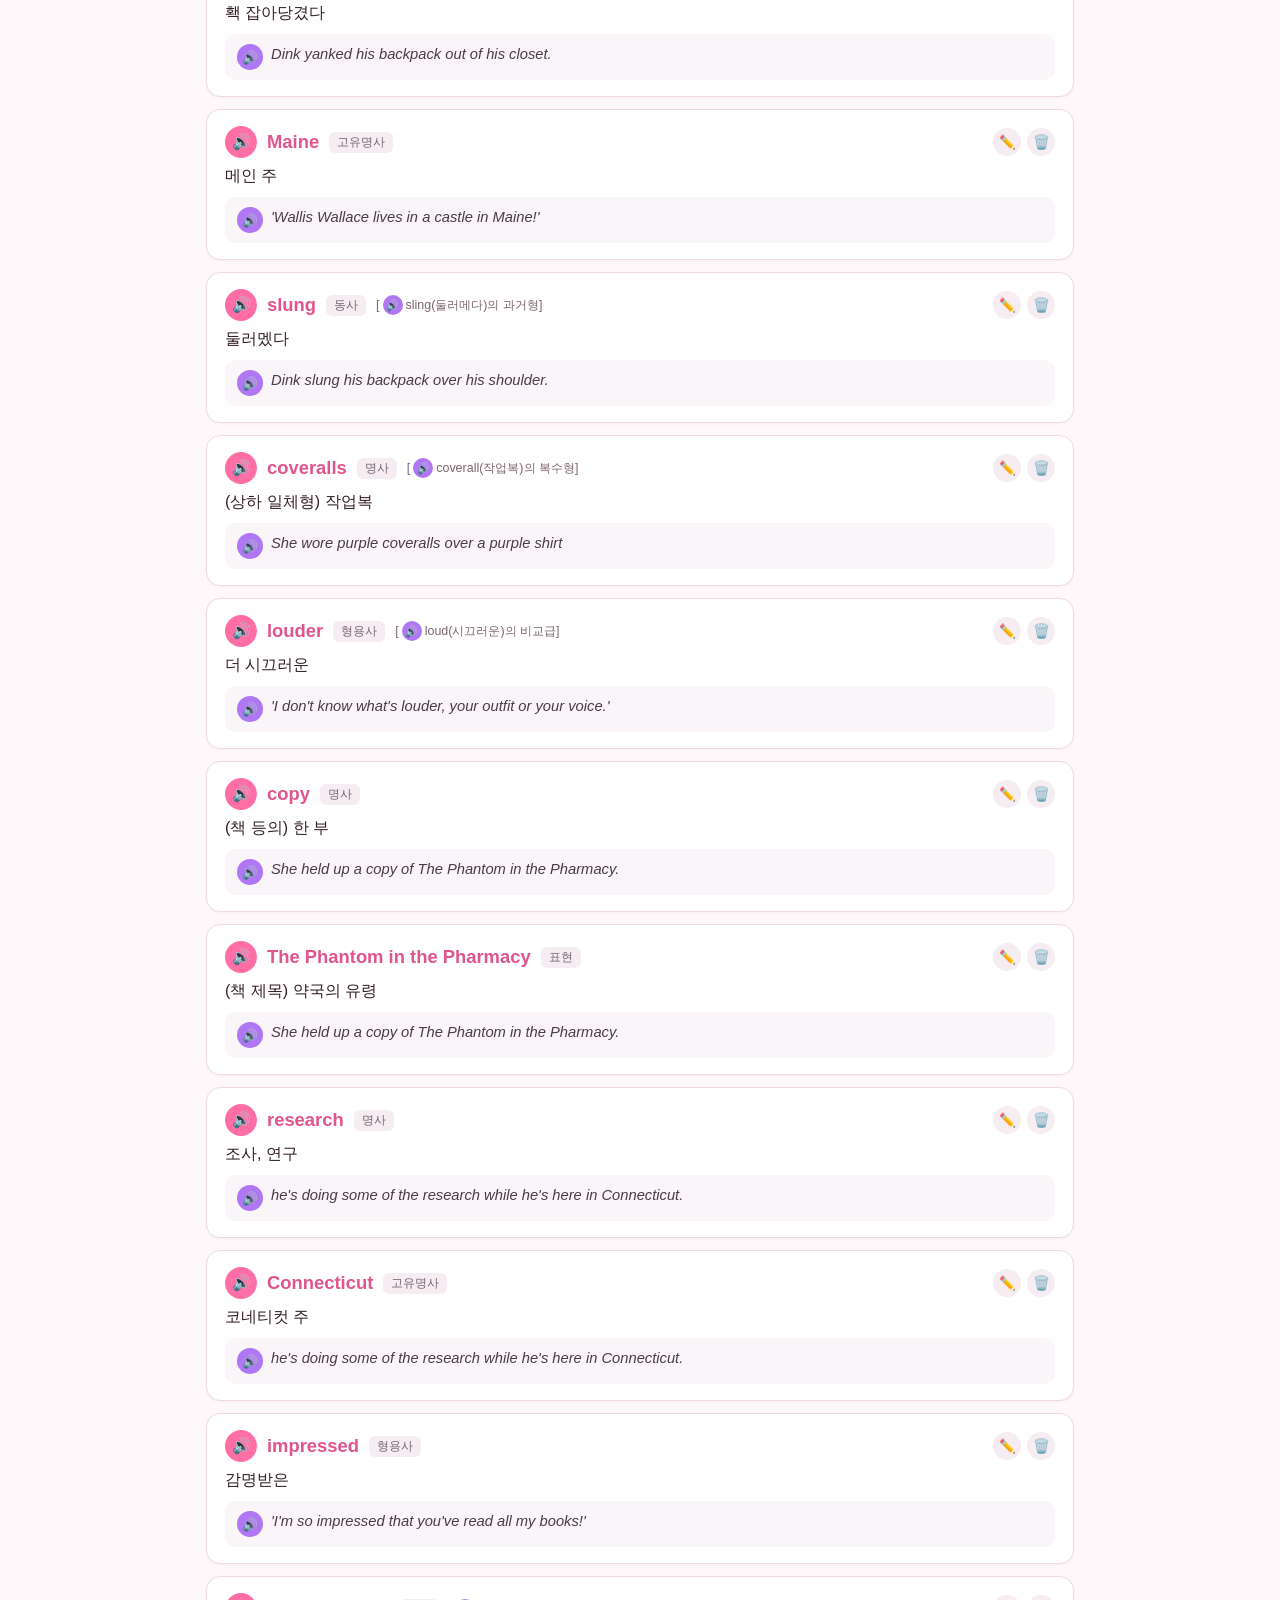
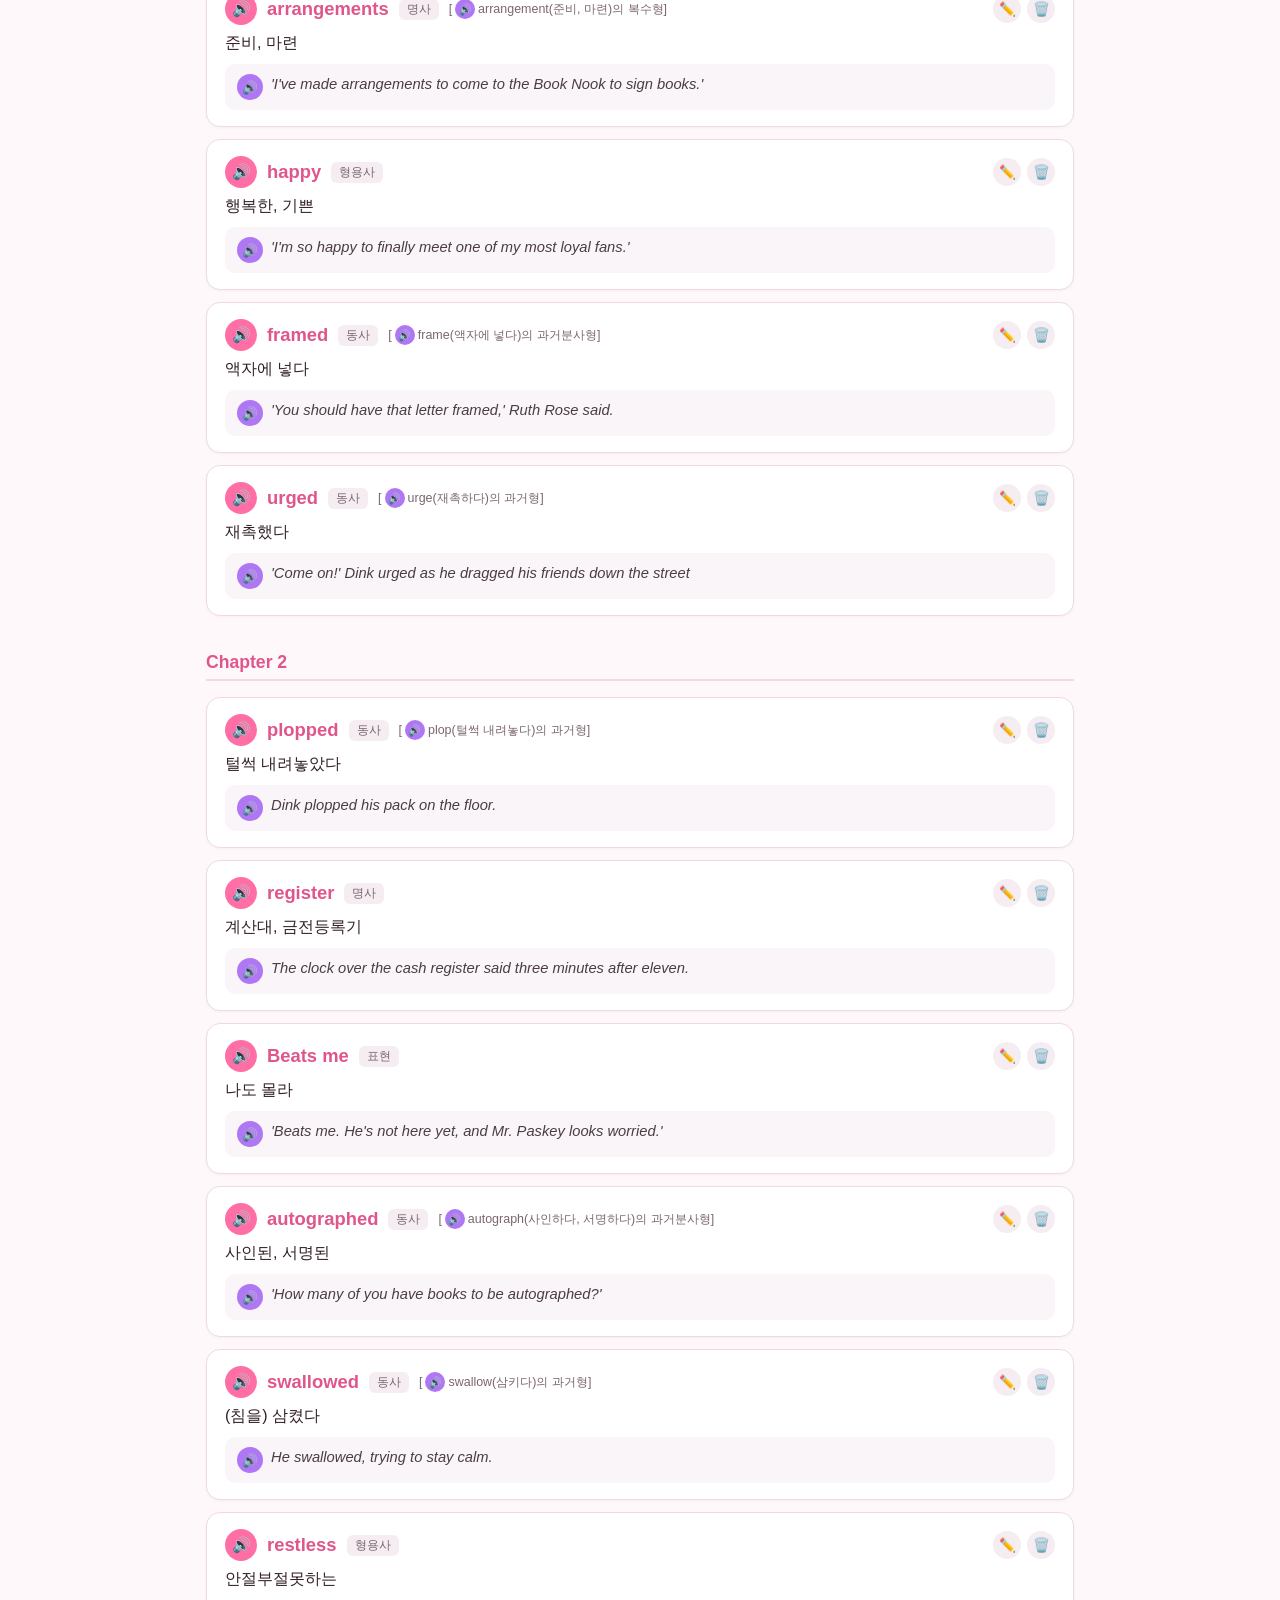
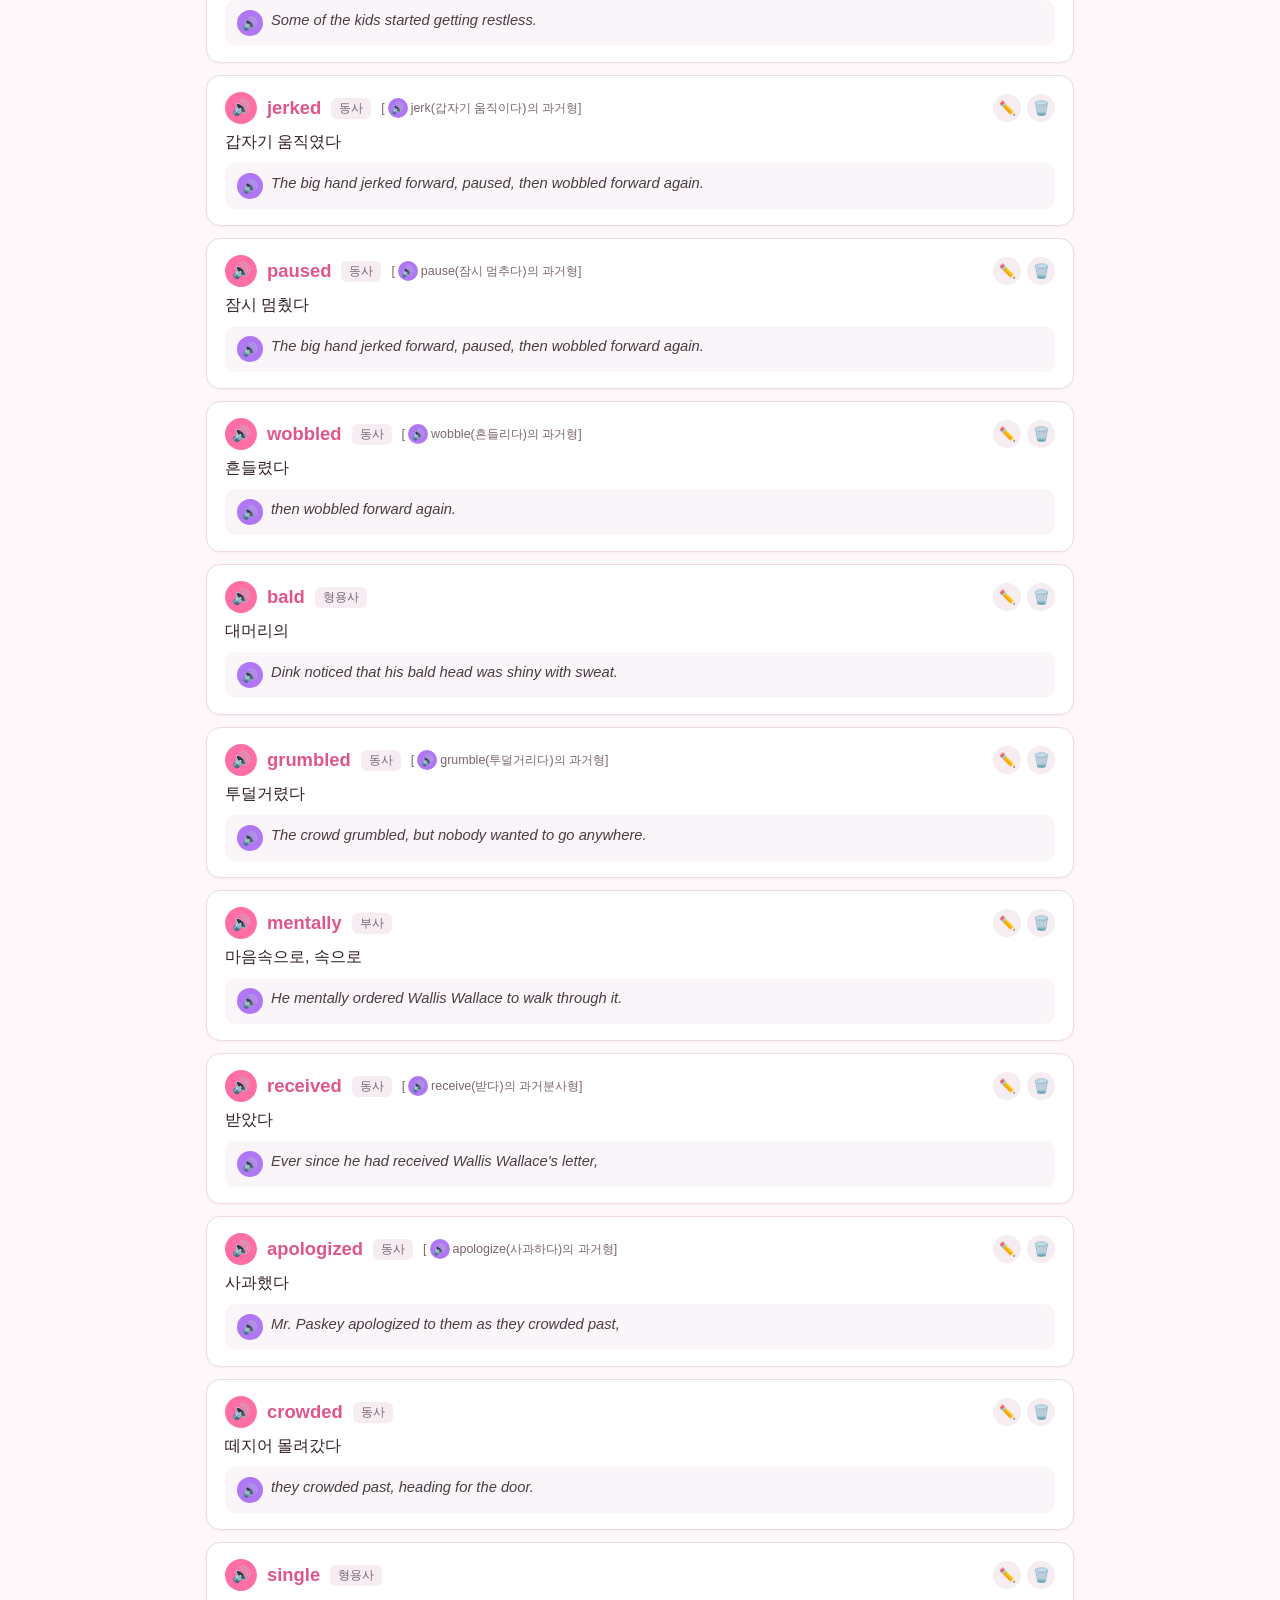
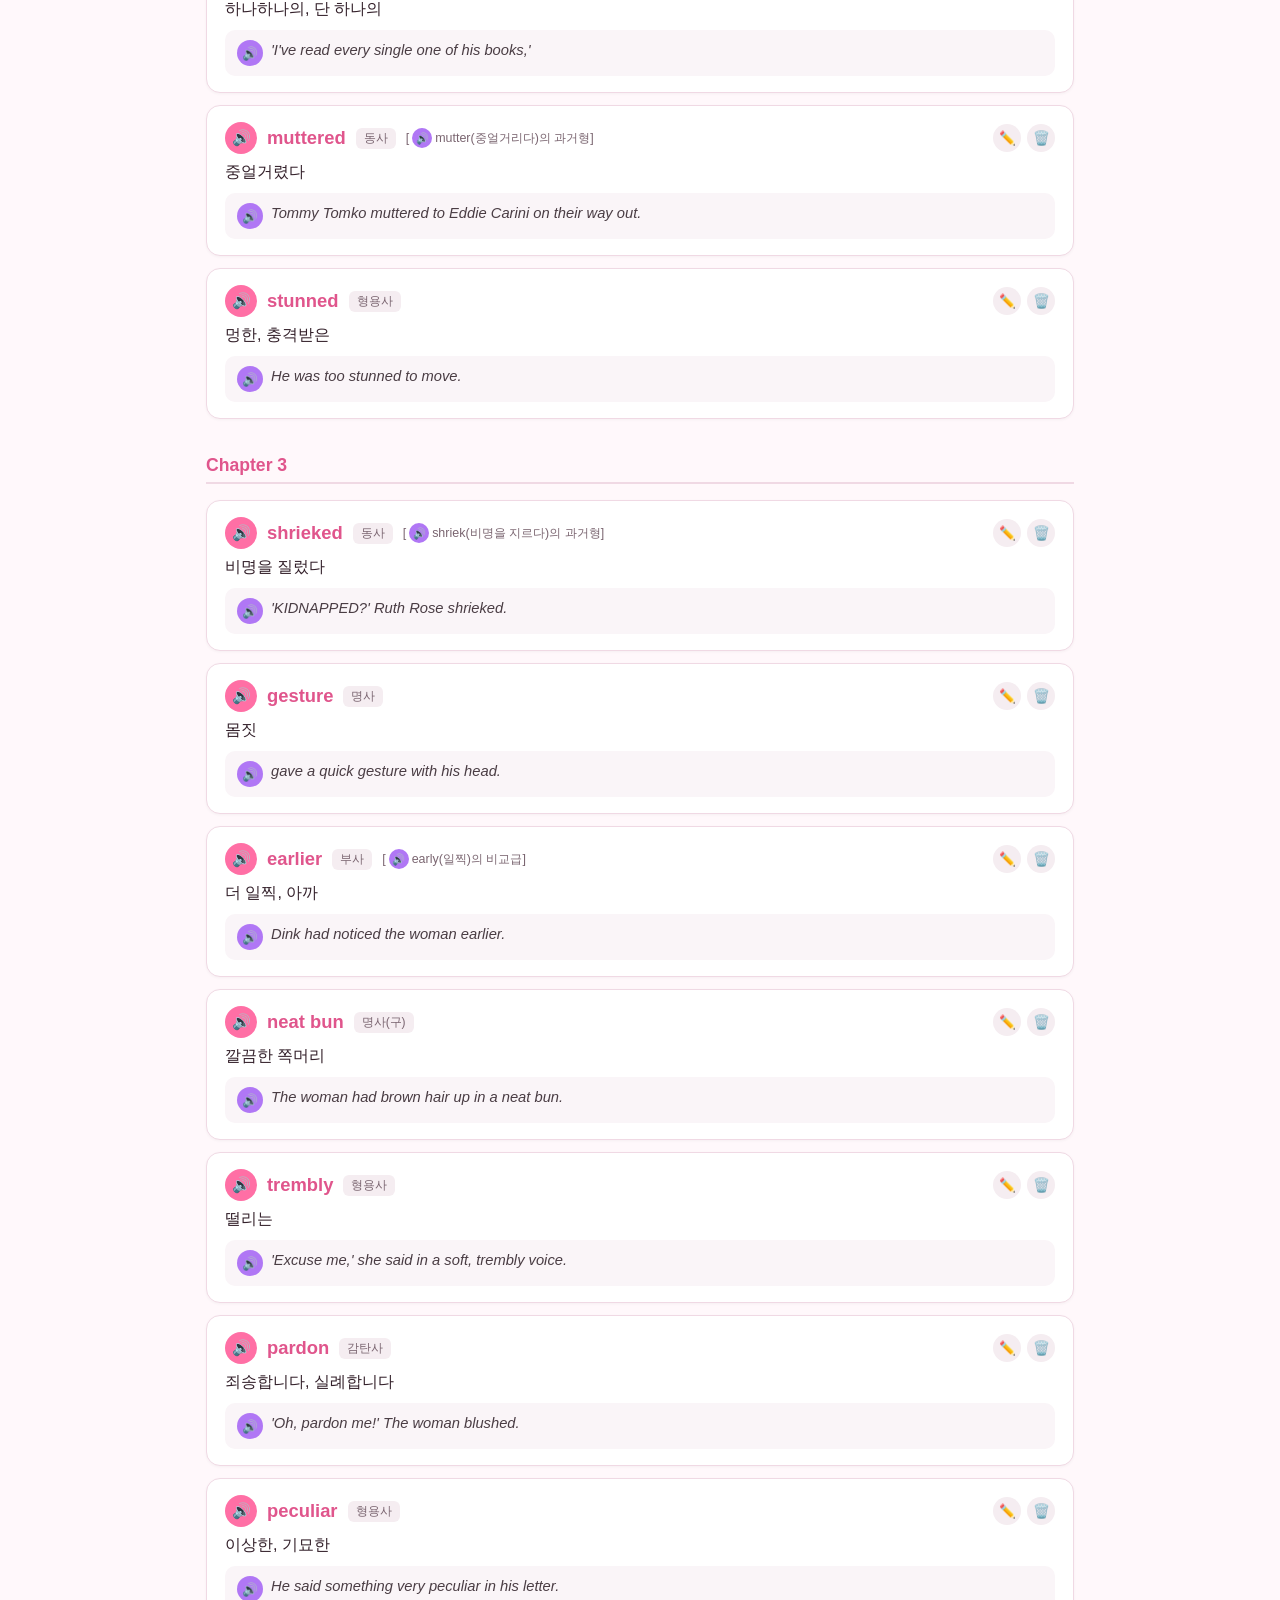
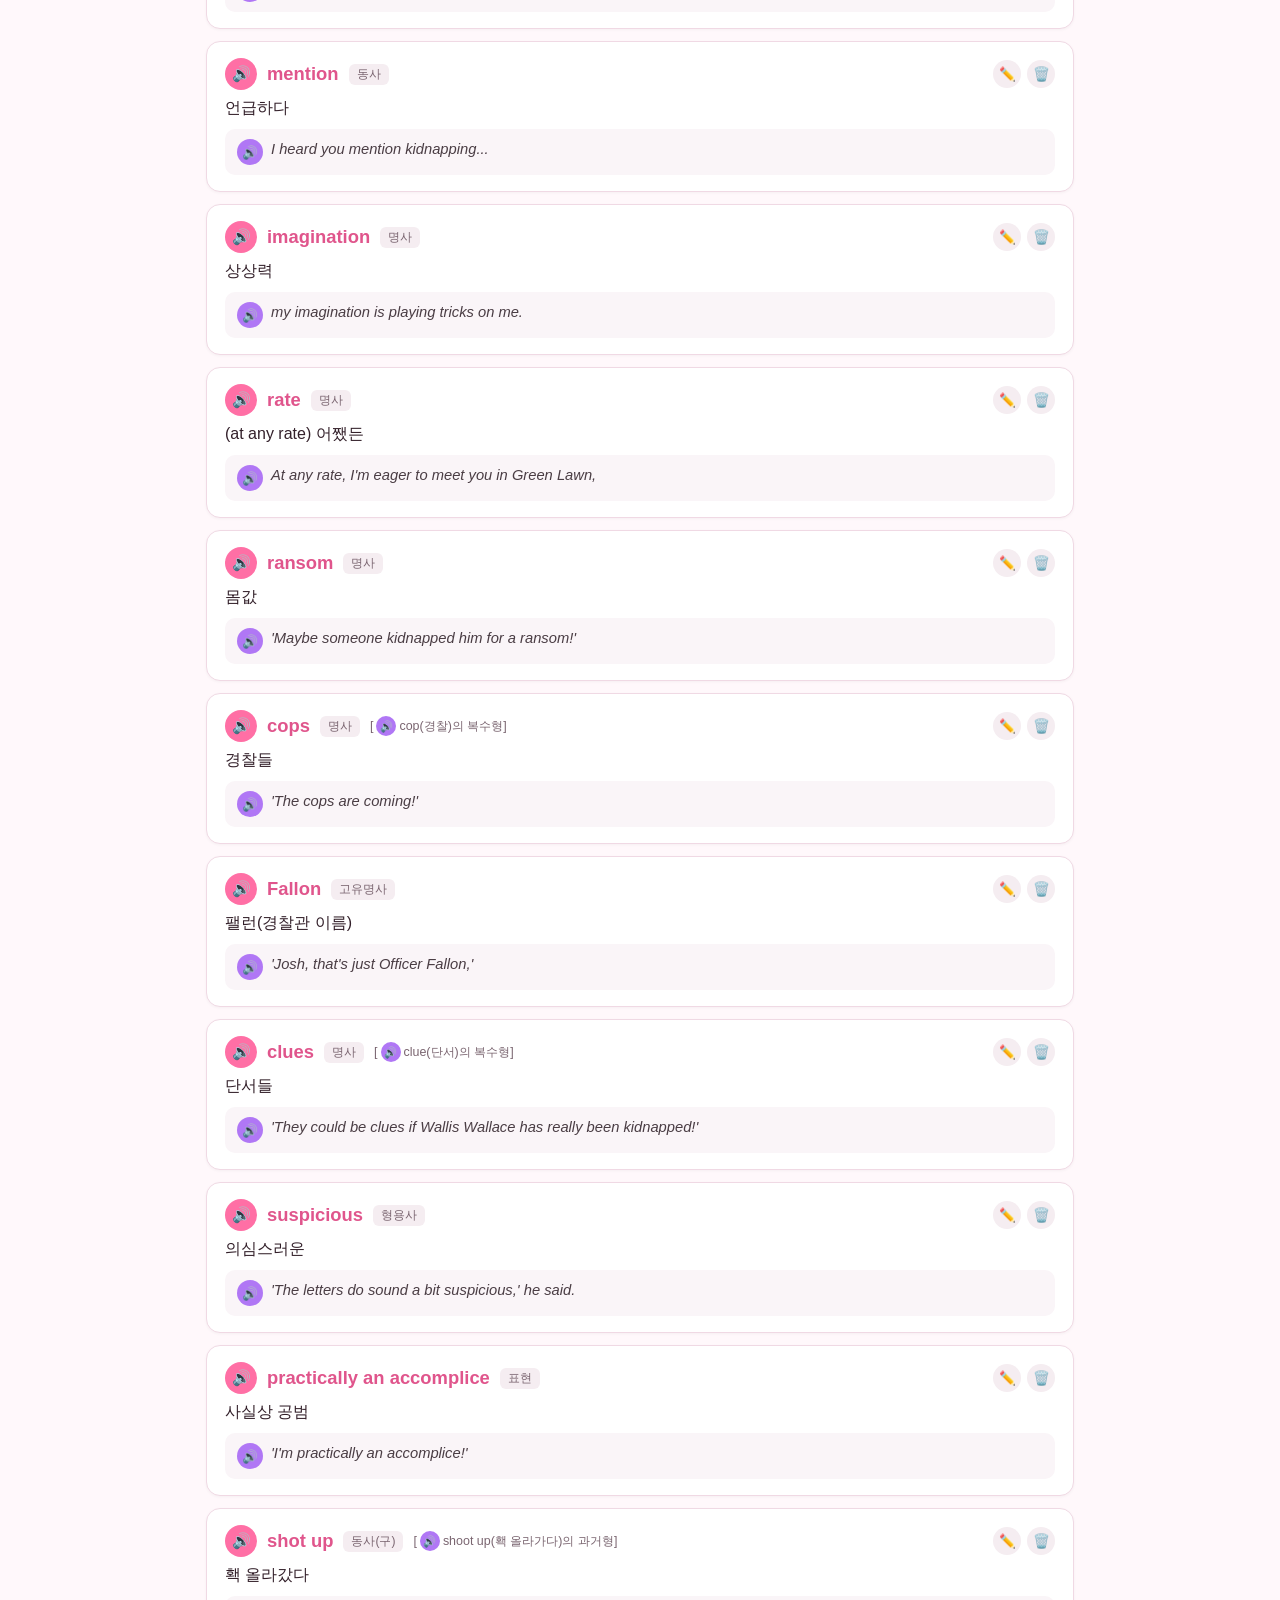
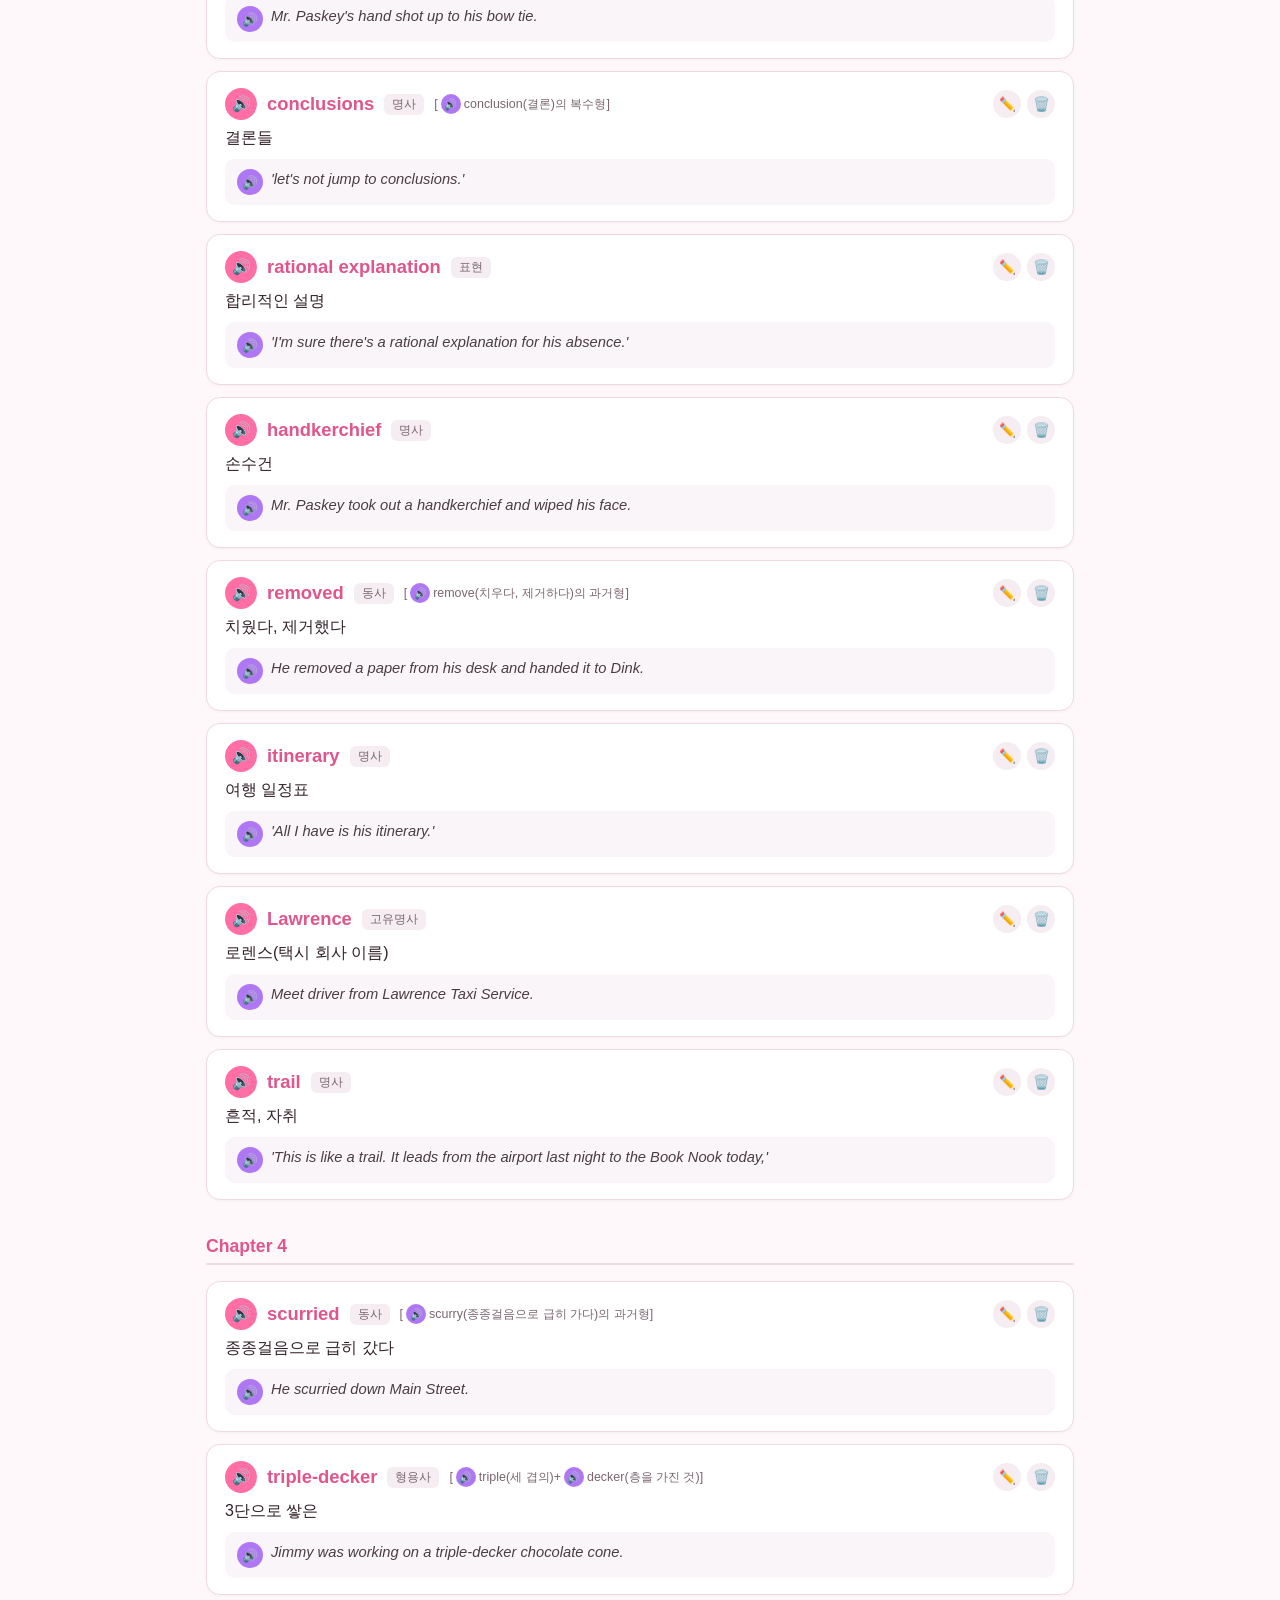
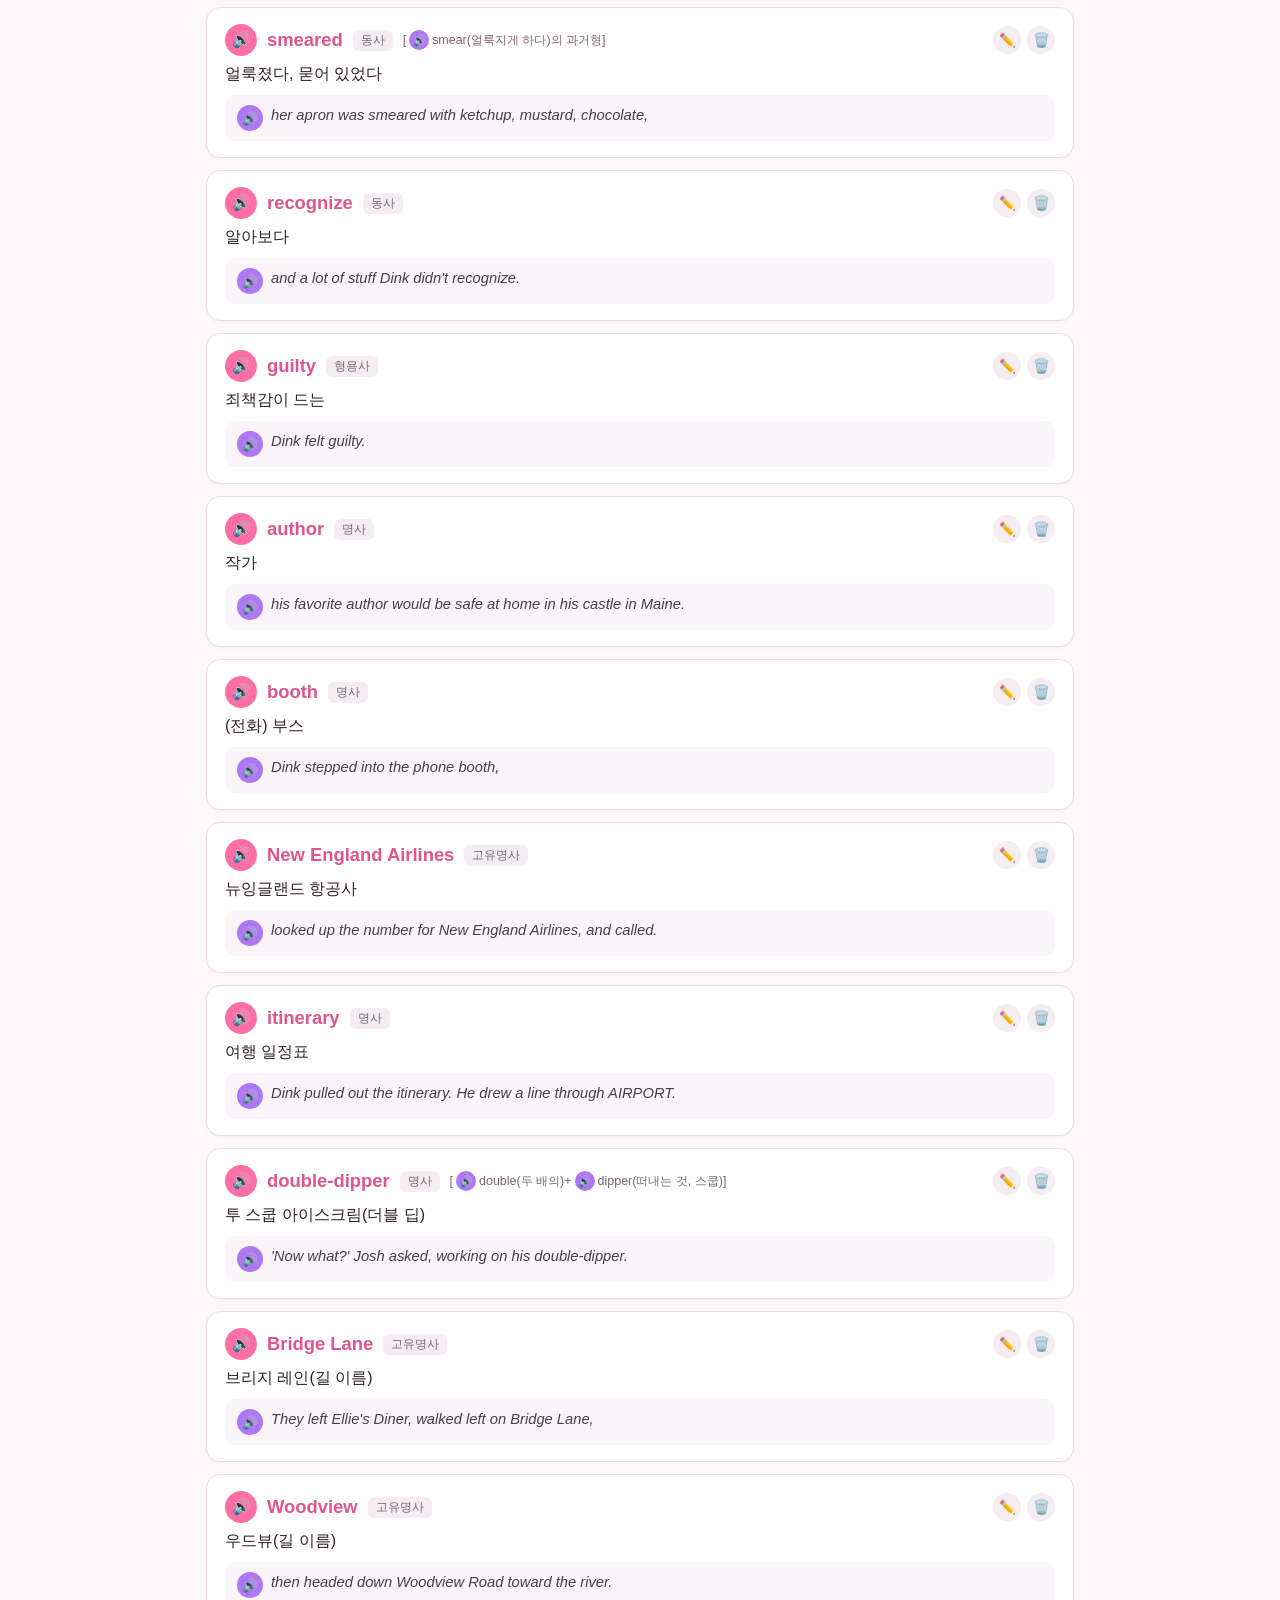
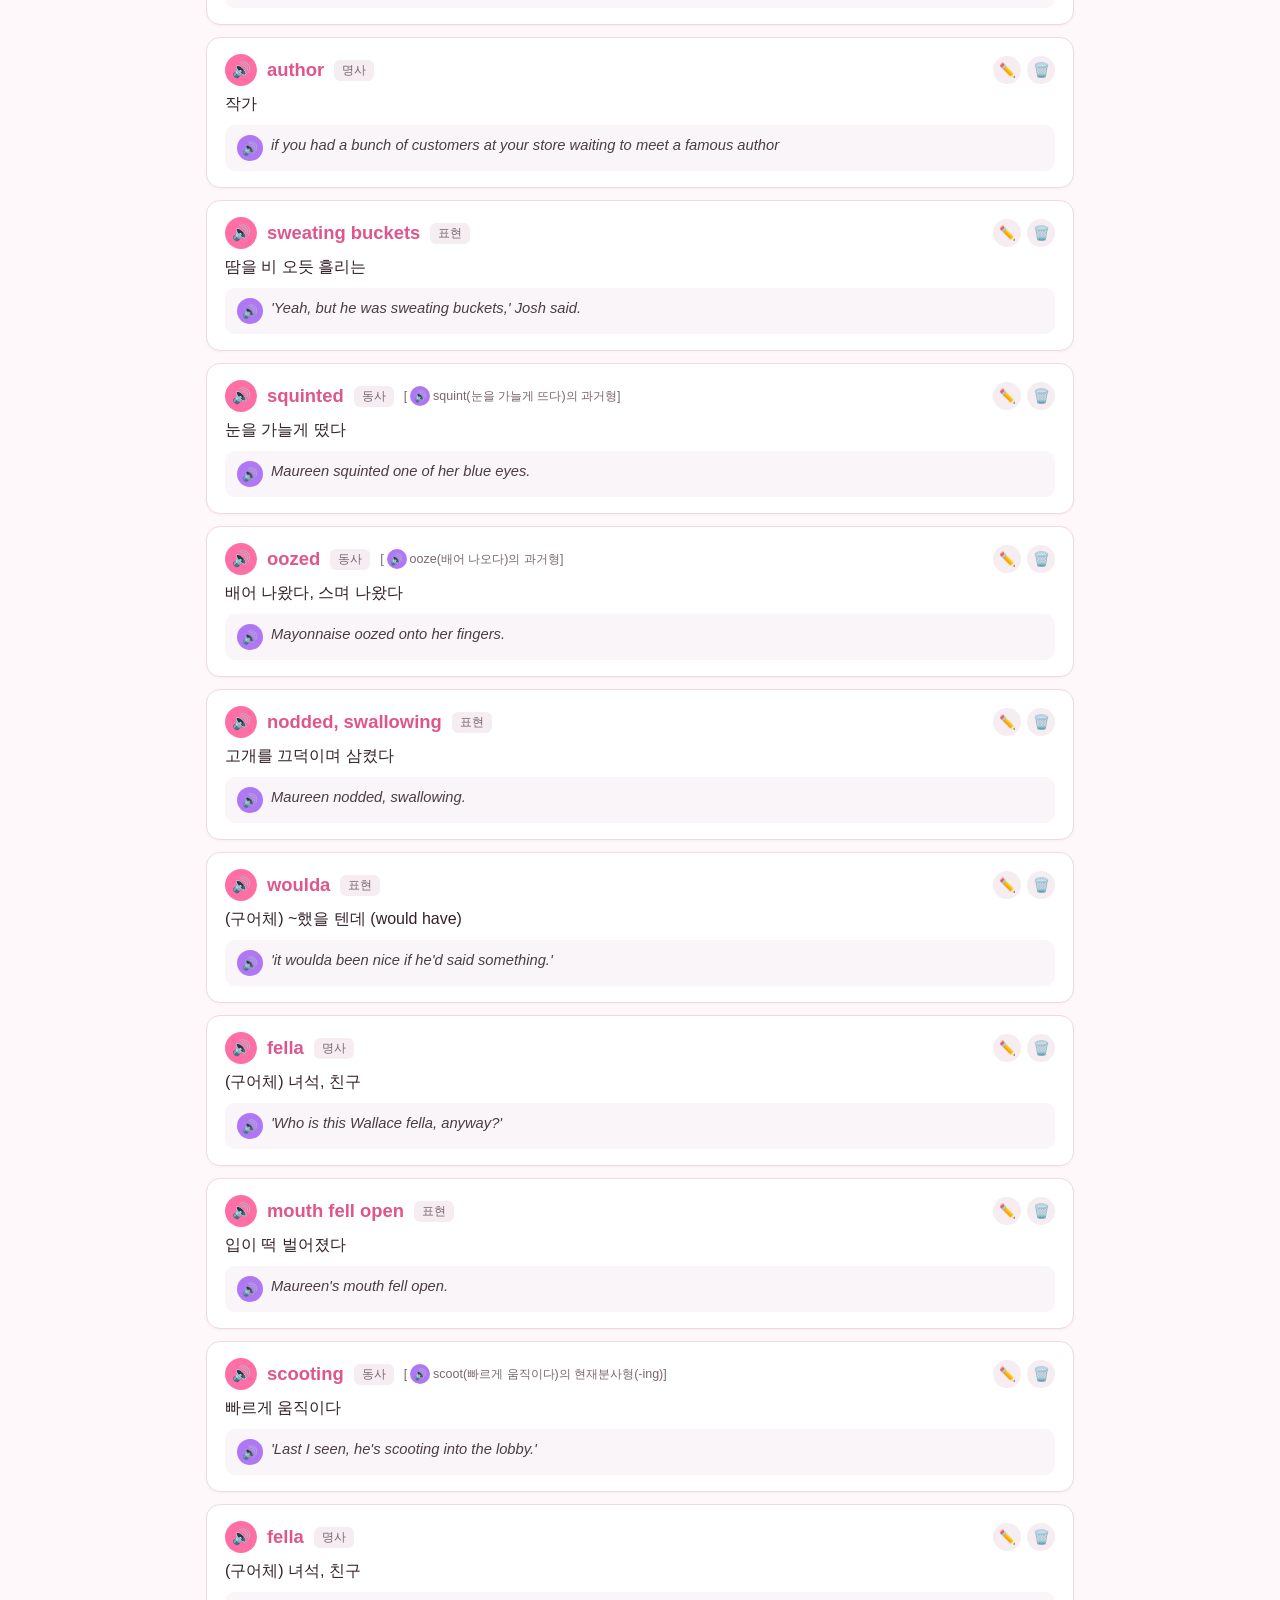
==== commit d3a02e23: "Add The Absent Author vocab (Chapter 10 - end of book) Finishes the word list for the whole book: Ch" ====
--- a/absent-author.html
+++ b/absent-author.html
@@ -88,7 +88,7 @@
     </div>
   </div>
 
-  <script src="absent-author-data.js?v=7"></script>
+  <script src="absent-author-data.js?v=8"></script>
   <script src="vocab-app.js?v=15"></script>
   <script>
     initVocabApp({
